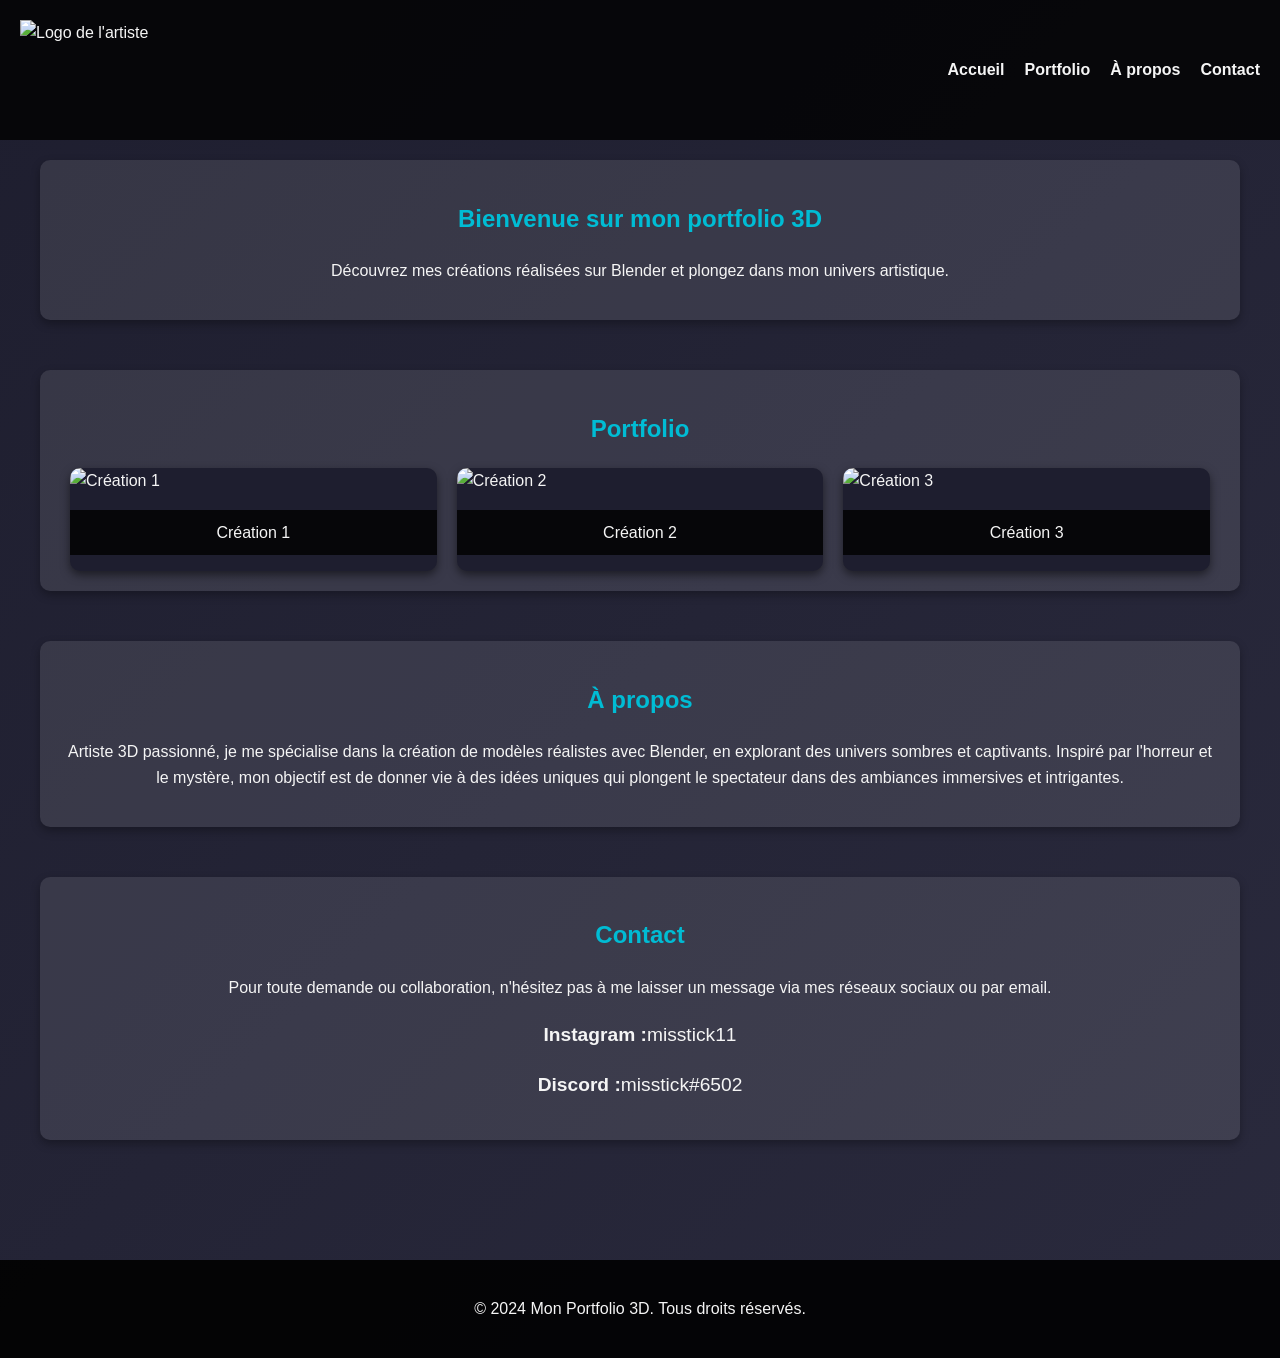
==== index.html @ 6219f0f4 "ajout" ====
<!DOCTYPE html>
<html lang="fr">
<head>
    <meta charset="UTF-8">
    <meta name="viewport" content="width=device-width, initial-scale=1.0">
    <title>Portfolio 3D Artist</title>
    <link rel="stylesheet" href="style.css">
    <style>
        body {
            font-family: Arial, sans-serif;
            margin: 0;
            padding: 0;
            line-height: 1.6;
            color: #f5f5f5;
            background: linear-gradient(135deg, #1e1e2f, #2a2a3d);
        }

        header {
            display: flex;
            align-items: center;
            justify-content: space-between;
            padding: 20px;
            background: rgba(0, 0, 0, 0.8);
            position: sticky;
            top: 0;
            z-index: 1000;
        }

        header img {
            height: 100px;
        }

        nav ul {
            list-style: none;
            display: flex;
            gap: 20px;
            margin: 0;
            padding: 0;
        }

        nav ul li {
            display: inline;
        }

        nav ul li a {
            text-decoration: none;
            color: #f5f5f5;
            font-weight: bold;
            transition: color 0.3s;
        }

        nav ul li a:hover {
            color: #00bcd4;
        }

        main {
            padding: 20px;
            max-width: 1200px;
            margin: auto;
        }

        section {
            margin-bottom: 50px;
            padding: 20px;
            background: rgba(255, 255, 255, 0.1);
            border-radius: 10px;
            box-shadow: 0 4px 10px rgba(0, 0, 0, 0.3);
        }

        section h1, section h2 {
            text-align: center;
            color: #00bcd4;
        }

        section p {
            text-align: center;
        }

        #portfolio .gallery {
            display: flex;
            gap: 20px;
            flex-wrap: wrap;
            justify-content: center;
        }

        #portfolio .gallery .item {
            flex: 1 1 calc(33.333% - 20px);
            max-width: calc(33.333% - 20px);
            border-radius: 10px;
            overflow: hidden;
            background: #1e1e2f;
            box-shadow: 0 4px 10px rgba(0, 0, 0, 0.5);
        }

        #portfolio .gallery .item img {
            width: 100%;
            height: auto;
            display: block;
        }

        #portfolio .gallery .item p {
            padding: 10px;
            background: rgba(0, 0, 0, 0.8);
            color: #f5f5f5;
            text-align: center;
        }

        .contact-info {
            margin-top: 20px;
            text-align: center;
            font-size: 1.2em;
        }

        footer {
            text-align: center;
            background: rgba(0, 0, 0, 0.9);
            color: #f5f5f5;
            padding: 20px;
            margin-top: 50px;
        }
    </style>
</head>
<body>
    <header>
        <img src="images/logo_M.png" alt="Logo de l'artiste">
        <nav>
            <ul>
                <li><a href="#accueil">Accueil</a></li>
                <li><a href="#portfolio">Portfolio</a></li>
                <li><a href="#a-propos">À propos</a></li>
                <li><a href="#contact">Contact</a></li>
            </ul>
        </nav>
    </header>

    <main>
        <section id="accueil">
            <h1>Bienvenue sur mon portfolio 3D</h1>
            <p>Découvrez mes créations réalisées sur Blender et plongez dans mon univers artistique.</p>
        </section>

        <section id="portfolio">
            <h2>Portfolio</h2>
            <div class="gallery">
                <div class="item">
                    <img src="images/cyberpunk.jpg" alt="Création 1">
                    <p>Création 1</p>
                </div>
                <div class="item">
                    <img src="images/pokemon.jpg" alt="Création 2">
                    <p>Création 2</p>
                </div>
                <div class="item">
                    <img src="images/cyberpunk2.jpg" alt="Création 3">
                    <p>Création 3</p>
                </div>
            </div>
        </section>

        <section id="a-propos">
            <h2>À propos</h2>
            <p>Artiste 3D passionné, je me spécialise dans la création de modèles réalistes avec Blender, en explorant des univers sombres et captivants. Inspiré par l'horreur et le mystère, mon objectif est de donner vie à des idées uniques qui plongent le spectateur dans des ambiances immersives et intrigantes.</p>
        </section>

        <section id="contact">
            <h2>Contact</h2>
            <p>Pour toute demande ou collaboration, n'hésitez pas à me laisser un message via mes réseaux sociaux ou par email.</p>
            <div class="contact-info">
                <p><strong>Instagram :</strong>misstick11</p>
                <p><strong>Discord :</strong>misstick#6502</p>
            </div>
        </section>
    </main>

    <footer>
        <p>&copy; 2024 Mon Portfolio 3D. Tous droits réservés.</p>
    </footer>
</body>
</html>
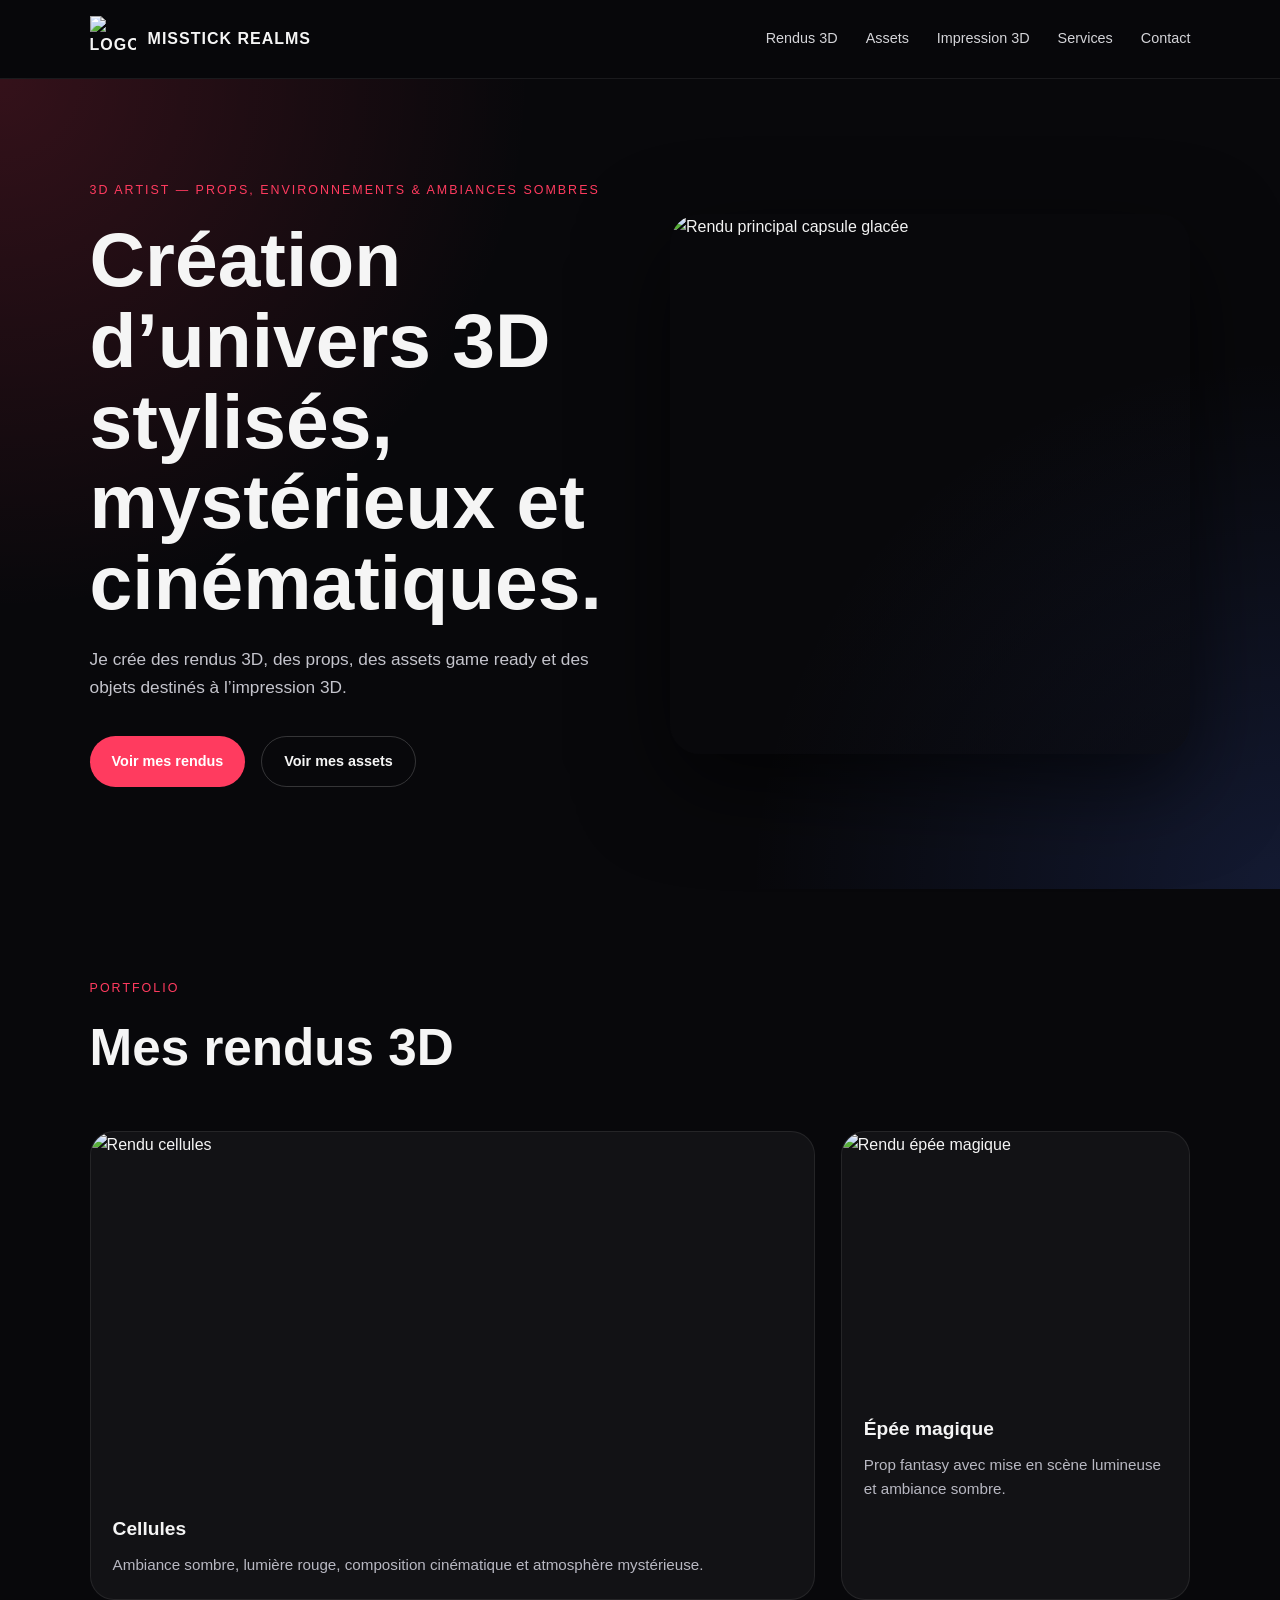
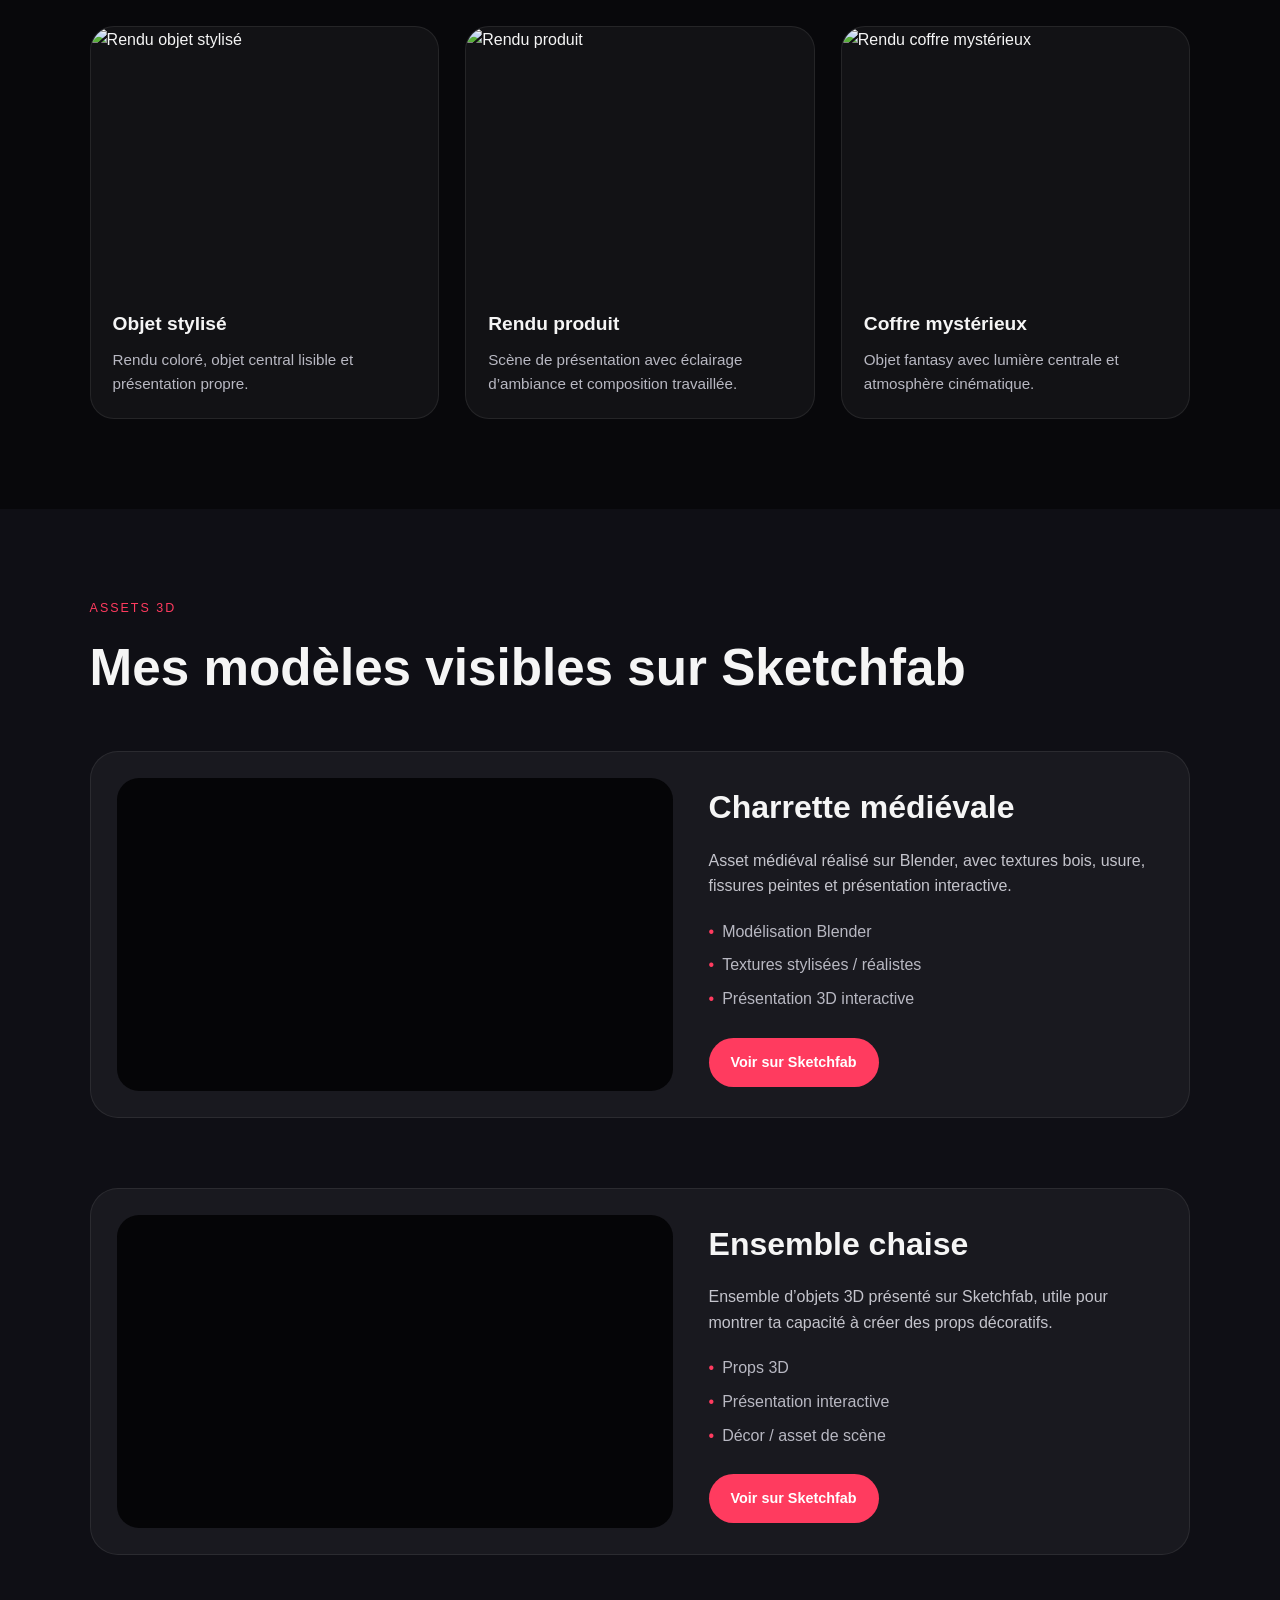
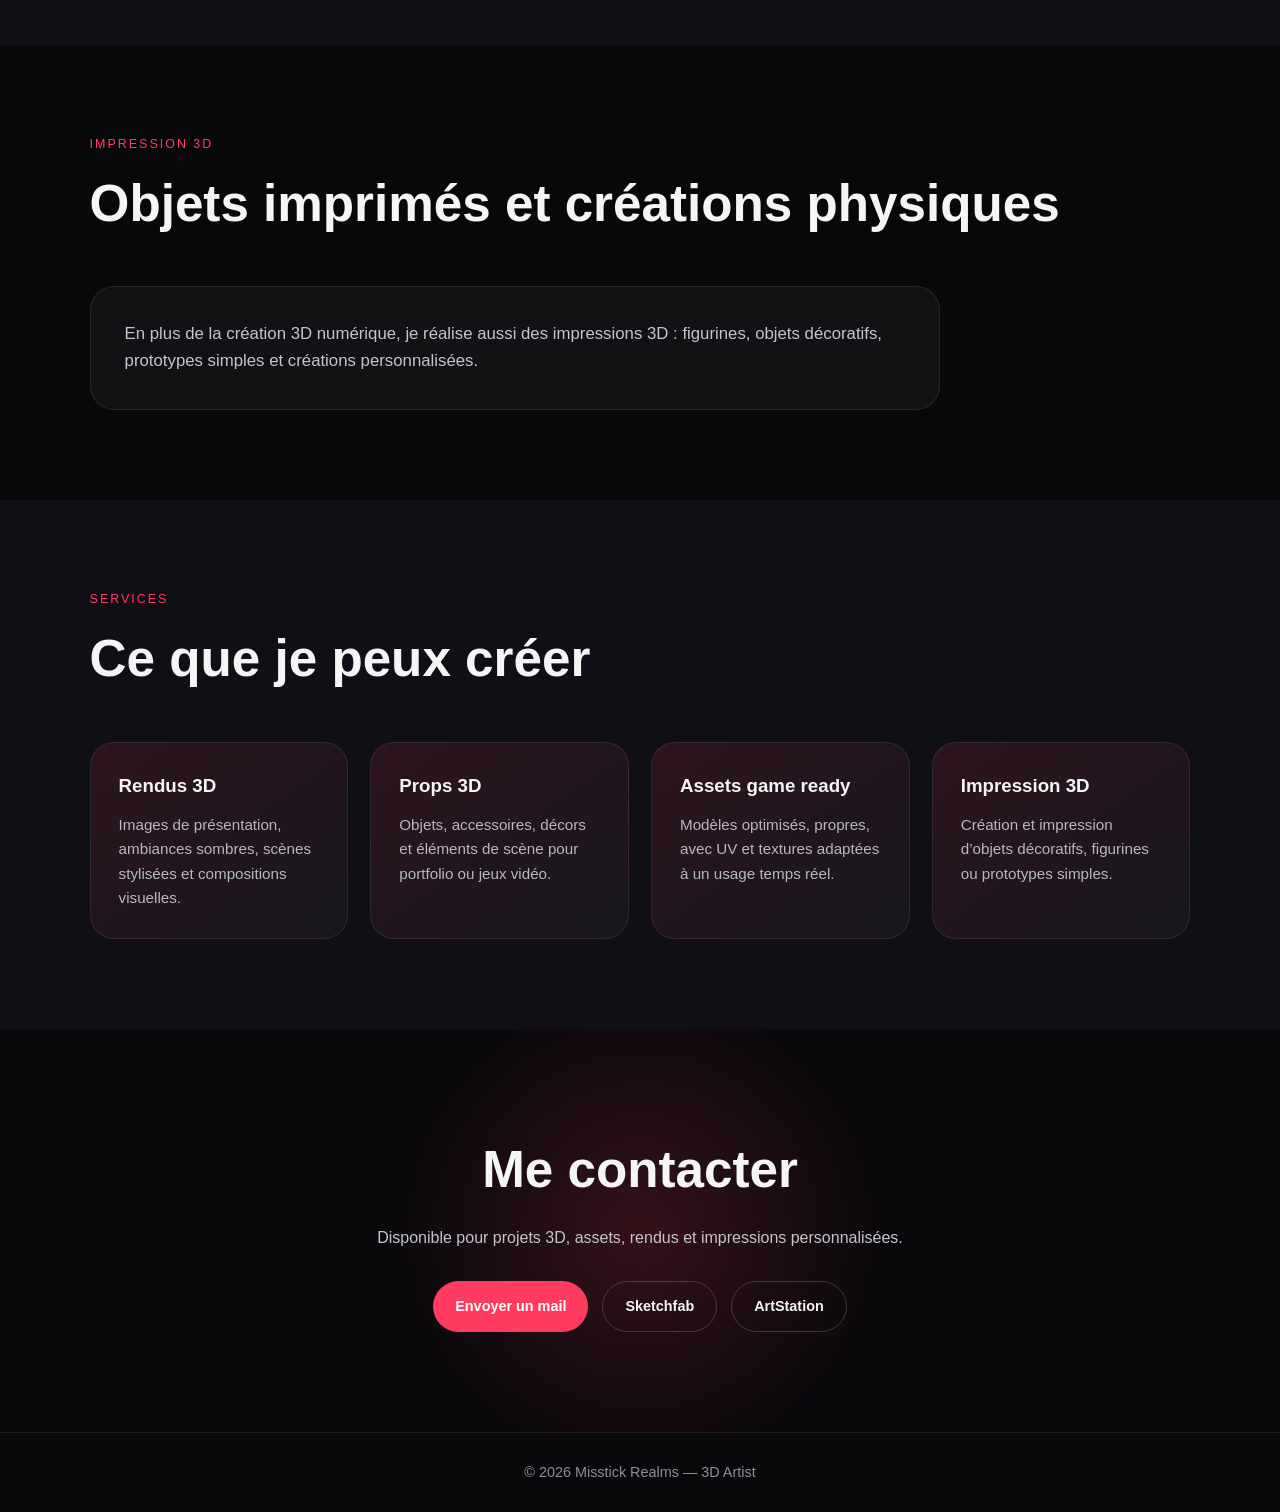
==== commit 975c0f07: "Create index.html" ====
--- a/index.html
+++ b/index.html
@@ -1,180 +1,237 @@
 <!DOCTYPE html>
 <html lang="fr">
 <head>
-    <meta charset="UTF-8">
-    <meta name="viewport" content="width=device-width, initial-scale=1.0">
-    <title>Portfolio 3D Artist</title>
-    <link rel="stylesheet" href="style.css">
-    <style>
-        body {
-            font-family: Arial, sans-serif;
-            margin: 0;
-            padding: 0;
-            line-height: 1.6;
-            color: #f5f5f5;
-            background: linear-gradient(135deg, #1e1e2f, #2a2a3d);
-        }
-
-        header {
-            display: flex;
-            align-items: center;
-            justify-content: space-between;
-            padding: 20px;
-            background: rgba(0, 0, 0, 0.8);
-            position: sticky;
-            top: 0;
-            z-index: 1000;
-        }
-
-        header img {
-            height: 100px;
-        }
-
-        nav ul {
-            list-style: none;
-            display: flex;
-            gap: 20px;
-            margin: 0;
-            padding: 0;
-        }
-
-        nav ul li {
-            display: inline;
-        }
-
-        nav ul li a {
-            text-decoration: none;
-            color: #f5f5f5;
-            font-weight: bold;
-            transition: color 0.3s;
-        }
-
-        nav ul li a:hover {
-            color: #00bcd4;
-        }
-
-        main {
-            padding: 20px;
-            max-width: 1200px;
-            margin: auto;
-        }
-
-        section {
-            margin-bottom: 50px;
-            padding: 20px;
-            background: rgba(255, 255, 255, 0.1);
-            border-radius: 10px;
-            box-shadow: 0 4px 10px rgba(0, 0, 0, 0.3);
-        }
-
-        section h1, section h2 {
-            text-align: center;
-            color: #00bcd4;
-        }
-
-        section p {
-            text-align: center;
-        }
-
-        #portfolio .gallery {
-            display: flex;
-            gap: 20px;
-            flex-wrap: wrap;
-            justify-content: center;
-        }
-
-        #portfolio .gallery .item {
-            flex: 1 1 calc(33.333% - 20px);
-            max-width: calc(33.333% - 20px);
-            border-radius: 10px;
-            overflow: hidden;
-            background: #1e1e2f;
-            box-shadow: 0 4px 10px rgba(0, 0, 0, 0.5);
-        }
-
-        #portfolio .gallery .item img {
-            width: 100%;
-            height: auto;
-            display: block;
-        }
-
-        #portfolio .gallery .item p {
-            padding: 10px;
-            background: rgba(0, 0, 0, 0.8);
-            color: #f5f5f5;
-            text-align: center;
-        }
-
-        .contact-info {
-            margin-top: 20px;
-            text-align: center;
-            font-size: 1.2em;
-        }
-
-        footer {
-            text-align: center;
-            background: rgba(0, 0, 0, 0.9);
-            color: #f5f5f5;
-            padding: 20px;
-            margin-top: 50px;
-        }
-    </style>
+  <meta charset="UTF-8" />
+  <meta name="viewport" content="width=device-width, initial-scale=1.0" />
+
+  <title>Misstick Realms — 3D Artist</title>
+  <meta name="description" content="Portfolio 3D de Misstick Realms : rendus 3D, assets Sketchfab, props game ready et impression 3D.">
+
+  <link rel="stylesheet" href="style.css">
 </head>
+
 <body>
-    <header>
-        <img src="images/logo_M.png" alt="Logo de l'artiste">
-        <nav>
-            <ul>
-                <li><a href="#accueil">Accueil</a></li>
-                <li><a href="#portfolio">Portfolio</a></li>
-                <li><a href="#a-propos">À propos</a></li>
-                <li><a href="#contact">Contact</a></li>
-            </ul>
-        </nav>
-    </header>
-
-    <main>
-        <section id="accueil">
-            <h1>Bienvenue sur mon portfolio 3D</h1>
-            <p>Découvrez mes créations réalisées sur Blender et plongez dans mon univers artistique.</p>
-        </section>
-
-        <section id="portfolio">
-            <h2>Portfolio</h2>
-            <div class="gallery">
-                <div class="item">
-                    <img src="images/cyberpunk.jpg" alt="Création 1">
-                    <p>Création 1</p>
-                </div>
-                <div class="item">
-                    <img src="images/pokemon.jpg" alt="Création 2">
-                    <p>Création 2</p>
-                </div>
-                <div class="item">
-                    <img src="images/cyberpunk2.jpg" alt="Création 3">
-                    <p>Création 3</p>
-                </div>
-            </div>
-        </section>
-
-        <section id="a-propos">
-            <h2>À propos</h2>
-            <p>Artiste 3D passionné, je me spécialise dans la création de modèles réalistes avec Blender, en explorant des univers sombres et captivants. Inspiré par l'horreur et le mystère, mon objectif est de donner vie à des idées uniques qui plongent le spectateur dans des ambiances immersives et intrigantes.</p>
-        </section>
-
-        <section id="contact">
-            <h2>Contact</h2>
-            <p>Pour toute demande ou collaboration, n'hésitez pas à me laisser un message via mes réseaux sociaux ou par email.</p>
-            <div class="contact-info">
-                <p><strong>Instagram :</strong>misstick11</p>
-                <p><strong>Discord :</strong>misstick#6502</p>
-            </div>
-        </section>
-    </main>
-
-    <footer>
-        <p>&copy; 2024 Mon Portfolio 3D. Tous droits réservés.</p>
-    </footer>
+
+  <header class="navbar">
+    <a href="#" class="logo">
+      <img src="logo/logo.png" alt="Logo Misstick Realms">
+      <span>Misstick Realms</span>
+    </a>
+
+    <nav class="nav-links">
+      <a href="#rendus">Rendus 3D</a>
+      <a href="#assets">Assets</a>
+      <a href="#prints">Impression 3D</a>
+      <a href="#services">Services</a>
+      <a href="#contact">Contact</a>
+    </nav>
+
+    <button class="menu-btn" aria-label="Ouvrir le menu">☰</button>
+  </header>
+
+  <section class="hero">
+    <div class="hero-content">
+      <p class="tag">3D Artist — Props, Environnements & Ambiances sombres</p>
+
+      <h1>Création d’univers 3D stylisés, mystérieux et cinématiques.</h1>
+
+      <p class="hero-text">
+        Je crée des rendus 3D, des props, des assets game ready et des objets destinés à l’impression 3D.
+      </p>
+
+      <div class="hero-buttons">
+        <a href="#rendus" class="btn primary">Voir mes rendus</a>
+        <a href="#assets" class="btn secondary">Voir mes assets</a>
+      </div>
+    </div>
+
+    <div class="hero-image">
+      <img src="rendu/capsule.png" alt="Rendu principal capsule glacée">
+    </div>
+  </section>
+
+  <section id="rendus" class="section">
+    <div class="section-title">
+      <p>Portfolio</p>
+      <h2>Mes rendus 3D</h2>
+    </div>
+
+    <div class="grid">
+      <article class="card featured-card">
+        <img src="rendu/cellules.png" alt="Rendu cellules">
+        <div class="card-content">
+          <h3>Cellules</h3>
+          <p>Ambiance sombre, lumière rouge, composition cinématique et atmosphère mystérieuse.</p>
+        </div>
+      </article>
+
+      <article class="card">
+        <img src="rendu/epee.png" alt="Rendu épée magique">
+        <div class="card-content">
+          <h3>Épée magique</h3>
+          <p>Prop fantasy avec mise en scène lumineuse et ambiance sombre.</p>
+        </div>
+      </article>
+
+      <article class="card">
+        <img src="rendu/poke.png" alt="Rendu objet stylisé">
+        <div class="card-content">
+          <h3>Objet stylisé</h3>
+          <p>Rendu coloré, objet central lisible et présentation propre.</p>
+        </div>
+      </article>
+
+      <article class="card">
+        <img src="rendu/prod.png" alt="Rendu produit">
+        <div class="card-content">
+          <h3>Rendu produit</h3>
+          <p>Scène de présentation avec éclairage d’ambiance et composition travaillée.</p>
+        </div>
+      </article>
+
+      <article class="card">
+        <img src="rendu/coffre.png" alt="Rendu coffre mystérieux">
+        <div class="card-content">
+          <h3>Coffre mystérieux</h3>
+          <p>Objet fantasy avec lumière centrale et atmosphère cinématique.</p>
+        </div>
+      </article>
+    </div>
+  </section>
+
+  <section id="assets" class="section dark">
+    <div class="section-title">
+      <p>Assets 3D</p>
+      <h2>Mes modèles visibles sur Sketchfab</h2>
+    </div>
+
+    <div class="asset-list">
+
+      <div class="asset-card">
+        <div class="sketchfab-embed">
+          <iframe
+            title="Misstick Charrette"
+            frameborder="0"
+            allowfullscreen
+            mozallowfullscreen="true"
+            webkitallowfullscreen="true"
+            allow="autoplay; fullscreen; xr-spatial-tracking"
+            src="https://sketchfab.com/models/15ff65707404481cab5d9d9989e6b5a0/embed">
+          </iframe>
+        </div>
+
+        <div class="asset-info">
+          <h3>Charrette médiévale</h3>
+          <p>
+            Asset médiéval réalisé sur Blender, avec textures bois, usure, fissures peintes et présentation interactive.
+          </p>
+
+          <ul>
+            <li>Modélisation Blender</li>
+            <li>Textures stylisées / réalistes</li>
+            <li>Présentation 3D interactive</li>
+          </ul>
+
+          <a href="https://sketchfab.com/3d-models/misstick-charrette-15ff65707404481cab5d9d9989e6b5a0" target="_blank" class="btn primary">
+            Voir sur Sketchfab
+          </a>
+        </div>
+      </div>
+
+      <div class="asset-card">
+        <div class="sketchfab-embed">
+          <iframe
+            title="Ensemble chaise"
+            frameborder="0"
+            allowfullscreen
+            mozallowfullscreen="true"
+            webkitallowfullscreen="true"
+            allow="autoplay; fullscreen; xr-spatial-tracking"
+            src="https://sketchfab.com/models/a83287da28b44d74a37ad2fe98fa6711/embed">
+          </iframe>
+        </div>
+
+        <div class="asset-info">
+          <h3>Ensemble chaise</h3>
+          <p>
+            Ensemble d’objets 3D présenté sur Sketchfab, utile pour montrer ta capacité à créer des props décoratifs.
+          </p>
+
+          <ul>
+            <li>Props 3D</li>
+            <li>Présentation interactive</li>
+            <li>Décor / asset de scène</li>
+          </ul>
+
+          <a href="https://sketchfab.com/3d-models/ensemble-chaise-bou-a83287da28b44d74a37ad2fe98fa6711" target="_blank" class="btn primary">
+            Voir sur Sketchfab
+          </a>
+        </div>
+      </div>
+
+    </div>
+  </section>
+
+  <section id="prints" class="section">
+    <div class="section-title">
+      <p>Impression 3D</p>
+      <h2>Objets imprimés et créations physiques</h2>
+    </div>
+
+    <div class="print-box">
+      <p>
+        En plus de la création 3D numérique, je réalise aussi des impressions 3D :
+        figurines, objets décoratifs, prototypes simples et créations personnalisées.
+      </p>
+    </div>
+  </section>
+
+  <section id="services" class="section dark">
+    <div class="section-title">
+      <p>Services</p>
+      <h2>Ce que je peux créer</h2>
+    </div>
+
+    <div class="services-grid">
+      <div class="service">
+        <h3>Rendus 3D</h3>
+        <p>Images de présentation, ambiances sombres, scènes stylisées et compositions visuelles.</p>
+      </div>
+
+      <div class="service">
+        <h3>Props 3D</h3>
+        <p>Objets, accessoires, décors et éléments de scène pour portfolio ou jeux vidéo.</p>
+      </div>
+
+      <div class="service">
+        <h3>Assets game ready</h3>
+        <p>Modèles optimisés, propres, avec UV et textures adaptées à un usage temps réel.</p>
+      </div>
+
+      <div class="service">
+        <h3>Impression 3D</h3>
+        <p>Création et impression d’objets décoratifs, figurines ou prototypes simples.</p>
+      </div>
+    </div>
+  </section>
+
+  <section id="contact" class="contact">
+    <h2>Me contacter</h2>
+    <p>
+      Disponible pour projets 3D, assets, rendus et impressions personnalisées.
+    </p>
+
+    <div class="contact-buttons">
+      <a href="mailto:tonmail@email.com" class="btn primary">Envoyer un mail</a>
+      <a href="https://sketchfab.com/Misstick" target="_blank" class="btn secondary">Sketchfab</a>
+      <a href="#" class="btn secondary">ArtStation</a>
+    </div>
+  </section>
+
+  <footer>
+    <p>© 2026 Misstick Realms — 3D Artist</p>
+  </footer>
+
+  <script src="script.js"></script>
 </body>
 </html>
-
--- a/style.css
+++ b/style.css
@@ -0,0 +1,449 @@
+* {
+  margin: 0;
+  padding: 0;
+  box-sizing: border-box;
+}
+
+html {
+  scroll-behavior: smooth;
+}
+
+body {
+  font-family: Arial, Helvetica, sans-serif;
+  background: #08080b;
+  color: #f5f5f5;
+  line-height: 1.6;
+}
+
+img {
+  width: 100%;
+  display: block;
+}
+
+a {
+  color: inherit;
+  text-decoration: none;
+}
+
+.navbar {
+  position: sticky;
+  top: 0;
+  z-index: 1000;
+
+  display: flex;
+  justify-content: space-between;
+  align-items: center;
+
+  padding: 16px 7%;
+  background: rgba(8, 8, 11, 0.86);
+  backdrop-filter: blur(14px);
+  border-bottom: 1px solid rgba(255, 255, 255, 0.08);
+}
+
+.logo {
+  display: flex;
+  align-items: center;
+  gap: 12px;
+  font-weight: 700;
+  text-transform: uppercase;
+  letter-spacing: 1px;
+}
+
+.logo img {
+  width: 46px;
+  height: 46px;
+  object-fit: contain;
+}
+
+.nav-links {
+  display: flex;
+  gap: 28px;
+}
+
+.nav-links a {
+  color: #d4d4d8;
+  font-size: 0.9rem;
+  transition: 0.3s;
+}
+
+.nav-links a:hover {
+  color: #ff3b5f;
+}
+
+.menu-btn {
+  display: none;
+  background: none;
+  border: none;
+  color: white;
+  font-size: 1.7rem;
+  cursor: pointer;
+}
+
+.hero {
+  min-height: 90vh;
+  padding: 80px 7%;
+
+  display: grid;
+  grid-template-columns: 1fr 1fr;
+  gap: 60px;
+  align-items: center;
+
+  background:
+    radial-gradient(circle at top left, rgba(255, 59, 95, 0.18), transparent 35%),
+    radial-gradient(circle at bottom right, rgba(80, 120, 255, 0.16), transparent 35%),
+    #08080b;
+}
+
+.tag {
+  color: #ff3b5f;
+  text-transform: uppercase;
+  letter-spacing: 2px;
+  font-size: 0.78rem;
+  margin-bottom: 18px;
+}
+
+.hero h1 {
+  font-size: clamp(2.5rem, 6vw, 5rem);
+  line-height: 1.05;
+  margin-bottom: 24px;
+}
+
+.hero-text {
+  color: #c4c4cc;
+  max-width: 620px;
+  font-size: 1.08rem;
+  margin-bottom: 34px;
+}
+
+.hero-buttons {
+  display: flex;
+  flex-wrap: wrap;
+  gap: 16px;
+}
+
+.hero-image {
+  position: relative;
+  overflow: hidden;
+  border-radius: 30px;
+  box-shadow: 0 30px 90px rgba(0, 0, 0, 0.6);
+}
+
+.hero-image img {
+  height: 540px;
+  object-fit: cover;
+}
+
+.hero-image::after {
+  content: "";
+  position: absolute;
+  inset: 0;
+  background: linear-gradient(to top, rgba(8, 8, 11, 0.55), transparent);
+}
+
+.btn {
+  display: inline-flex;
+  align-items: center;
+  justify-content: center;
+
+  padding: 13px 22px;
+  border-radius: 999px;
+
+  font-size: 0.9rem;
+  font-weight: 700;
+
+  transition: 0.25s;
+}
+
+.btn:hover {
+  transform: translateY(-2px);
+}
+
+.btn.primary {
+  background: #ff3b5f;
+  color: white;
+}
+
+.btn.primary:hover {
+  background: #ff1747;
+}
+
+.btn.secondary {
+  border: 1px solid rgba(255, 255, 255, 0.18);
+}
+
+.btn.secondary:hover {
+  border-color: #ff3b5f;
+}
+
+.section {
+  padding: 90px 7%;
+}
+
+.section.dark {
+  background: #0f0f15;
+}
+
+.section-title {
+  margin-bottom: 42px;
+}
+
+.section-title p {
+  color: #ff3b5f;
+  text-transform: uppercase;
+  letter-spacing: 2px;
+  font-size: 0.78rem;
+  margin-bottom: 8px;
+}
+
+.section-title h2 {
+  font-size: clamp(2rem, 4vw, 3.2rem);
+}
+
+.grid {
+  display: grid;
+  grid-template-columns: repeat(3, 1fr);
+  gap: 26px;
+}
+
+.card {
+  background: rgba(255, 255, 255, 0.045);
+  border: 1px solid rgba(255, 255, 255, 0.08);
+  border-radius: 24px;
+  overflow: hidden;
+  transition: 0.3s ease;
+}
+
+.card:hover {
+  transform: translateY(-6px);
+  border-color: rgba(255, 59, 95, 0.5);
+}
+
+.card img {
+  height: 260px;
+  object-fit: cover;
+}
+
+.featured-card {
+  grid-column: span 2;
+}
+
+.featured-card img {
+  height: 360px;
+}
+
+.card-content {
+  padding: 22px;
+}
+
+.card-content h3 {
+  margin-bottom: 8px;
+  font-size: 1.2rem;
+}
+
+.card-content p {
+  color: #b8b8c2;
+  font-size: 0.95rem;
+}
+
+.asset-card {
+  display: grid;
+  grid-template-columns: 1.1fr 0.9fr;
+  gap: 36px;
+  align-items: center;
+
+  padding: 26px;
+  background: rgba(255, 255, 255, 0.045);
+  border: 1px solid rgba(255, 255, 255, 0.08);
+  border-radius: 28px;
+}
+
+.sketchfab-embed {
+  width: 100%;
+  aspect-ratio: 16 / 9;
+  background: #050507;
+  border-radius: 22px;
+  overflow: hidden;
+}
+
+.sketchfab-embed iframe {
+  width: 100%;
+  height: 100%;
+}
+
+.asset-info h3 {
+  font-size: 2rem;
+  margin-bottom: 14px;
+}
+
+.asset-info p {
+  color: #c4c4cc;
+  margin-bottom: 20px;
+}
+
+.asset-info ul {
+  list-style: none;
+  margin-bottom: 26px;
+}
+
+.asset-info li {
+  color: #b8b8c2;
+  margin-bottom: 8px;
+}
+
+.asset-info li::before {
+  content: "•";
+  color: #ff3b5f;
+  margin-right: 8px;
+}
+
+.print-box {
+  max-width: 850px;
+  padding: 34px;
+  border-radius: 24px;
+
+  background: rgba(255, 255, 255, 0.045);
+  border: 1px solid rgba(255, 255, 255, 0.08);
+}
+
+.print-box p {
+  color: #c4c4cc;
+  font-size: 1.05rem;
+}
+
+.services-grid {
+  display: grid;
+  grid-template-columns: repeat(4, 1fr);
+  gap: 22px;
+}
+
+.service {
+  padding: 28px;
+  border-radius: 24px;
+  background:
+    linear-gradient(145deg, rgba(255, 59, 95, 0.13), rgba(255, 255, 255, 0.035));
+  border: 1px solid rgba(255, 255, 255, 0.08);
+}
+
+.service h3 {
+  margin-bottom: 12px;
+}
+
+.service p {
+  color: #b8b8c2;
+  font-size: 0.95rem;
+}
+
+.contact {
+  padding: 100px 7%;
+  text-align: center;
+
+  background:
+    radial-gradient(circle at center, rgba(255, 59, 95, 0.18), transparent 38%),
+    #08080b;
+}
+
+.contact h2 {
+  font-size: clamp(2rem, 4vw, 3.4rem);
+  margin-bottom: 14px;
+}
+
+.contact p {
+  color: #c4c4cc;
+  max-width: 600px;
+  margin: 0 auto 30px;
+}
+
+.contact-buttons {
+  display: flex;
+  justify-content: center;
+  flex-wrap: wrap;
+  gap: 14px;
+}
+
+footer {
+  padding: 28px 7%;
+  text-align: center;
+  color: #8f8f99;
+  font-size: 0.9rem;
+  border-top: 1px solid rgba(255, 255, 255, 0.08);
+}
+
+@media (max-width: 980px) {
+  .hero {
+    grid-template-columns: 1fr;
+  }
+
+  .grid,
+  .services-grid {
+    grid-template-columns: 1fr 1fr;
+  }
+
+  .asset-card {
+    grid-template-columns: 1fr;
+  }
+}
+
+@media (max-width: 720px) {
+  .navbar {
+    padding: 14px 5%;
+  }
+
+  .menu-btn {
+    display: block;
+  }
+
+  .nav-links {
+    position: absolute;
+    top: 76px;
+    right: 5%;
+
+    display: none;
+    flex-direction: column;
+    gap: 16px;
+
+    width: 230px;
+    padding: 20px;
+    border-radius: 18px;
+
+    background: #111118;
+    border: 1px solid rgba(255, 255, 255, 0.08);
+  }
+
+  .nav-links.active {
+    display: flex;
+  }
+
+  .hero,
+  .section,
+  .contact {
+    padding-left: 5%;
+    padding-right: 5%;
+  }
+
+  .grid,
+  .services-grid {
+    grid-template-columns: 1fr;
+  }
+
+  .featured-card {
+    grid-column: span 1;
+  }
+
+  .hero-image img,
+  .featured-card img {
+    height: 360px;
+  }
+
+  .card img {
+    height: 240px;
+  }
+
+  .logo span {
+    font-size: 0.82rem;
+  }
+}
+.asset-list {
+  display: flex;
+  flex-direction: column;
+  gap: 70px;
+}
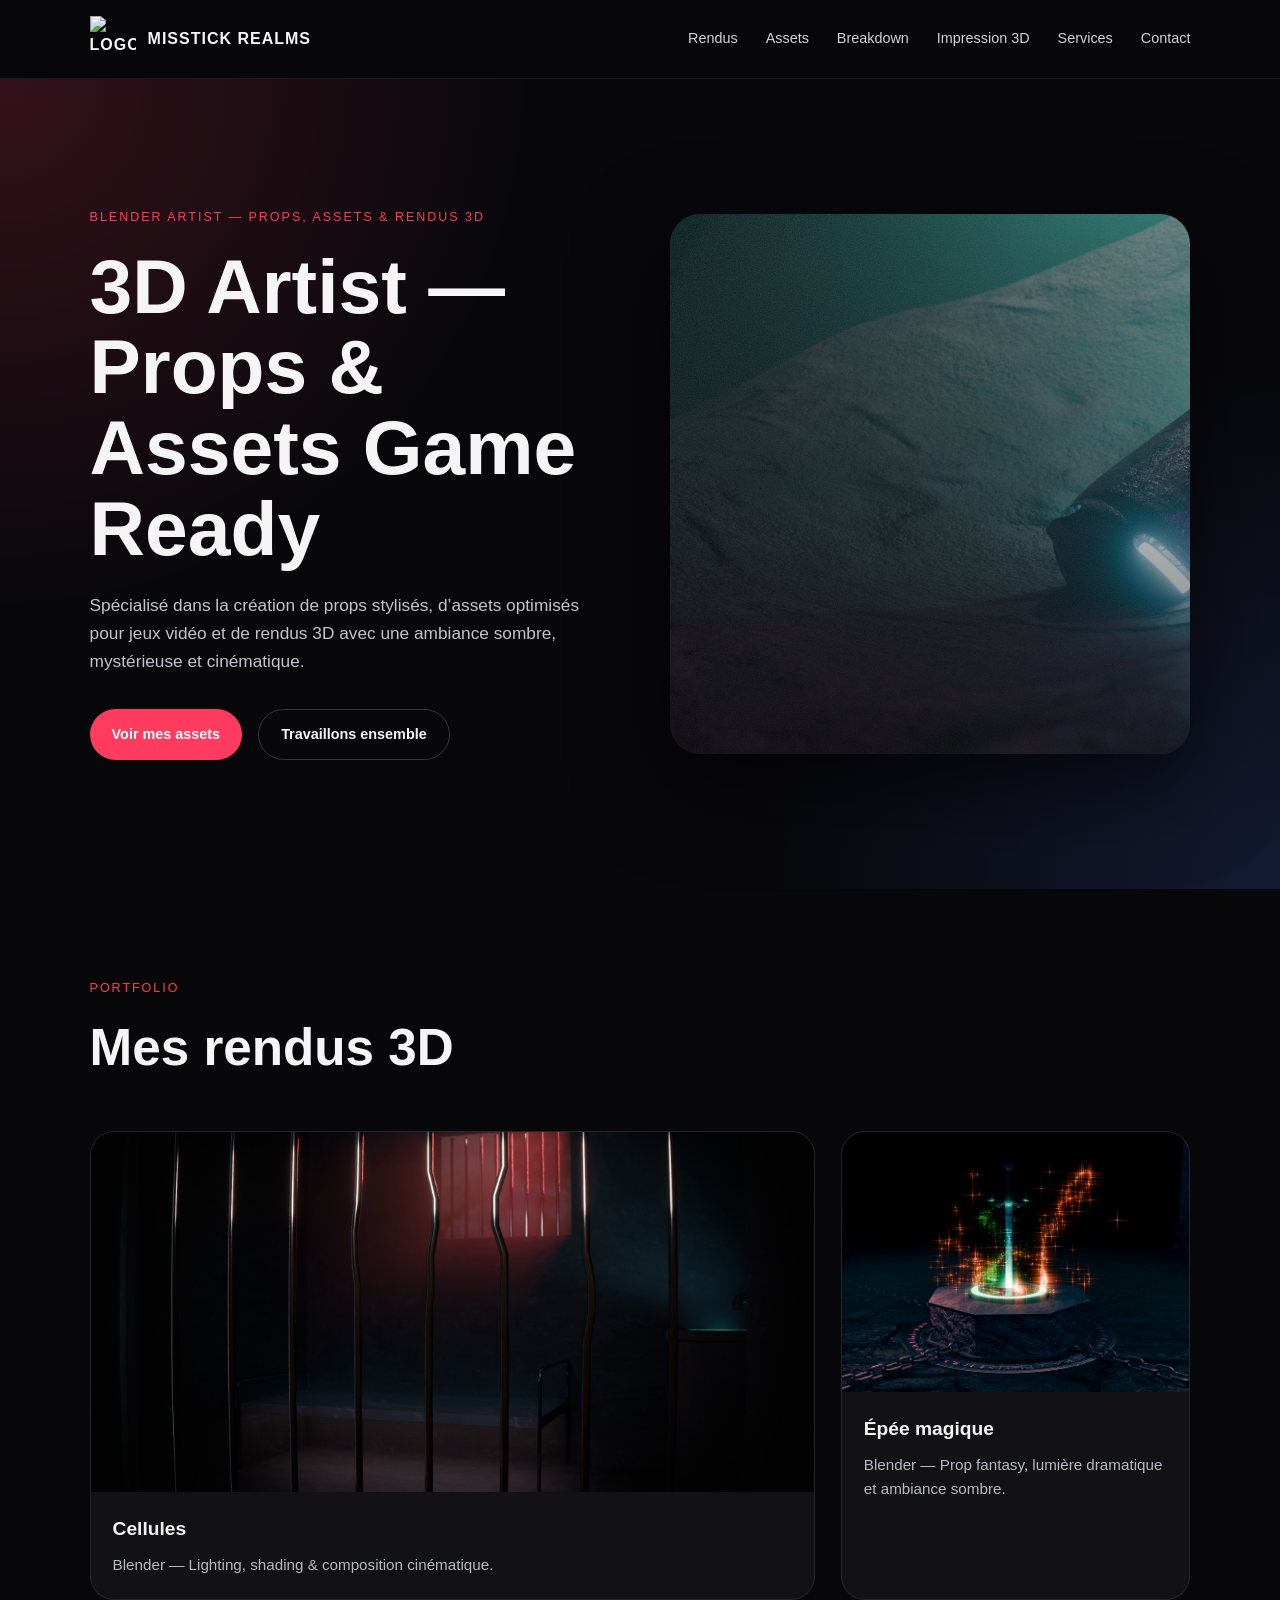
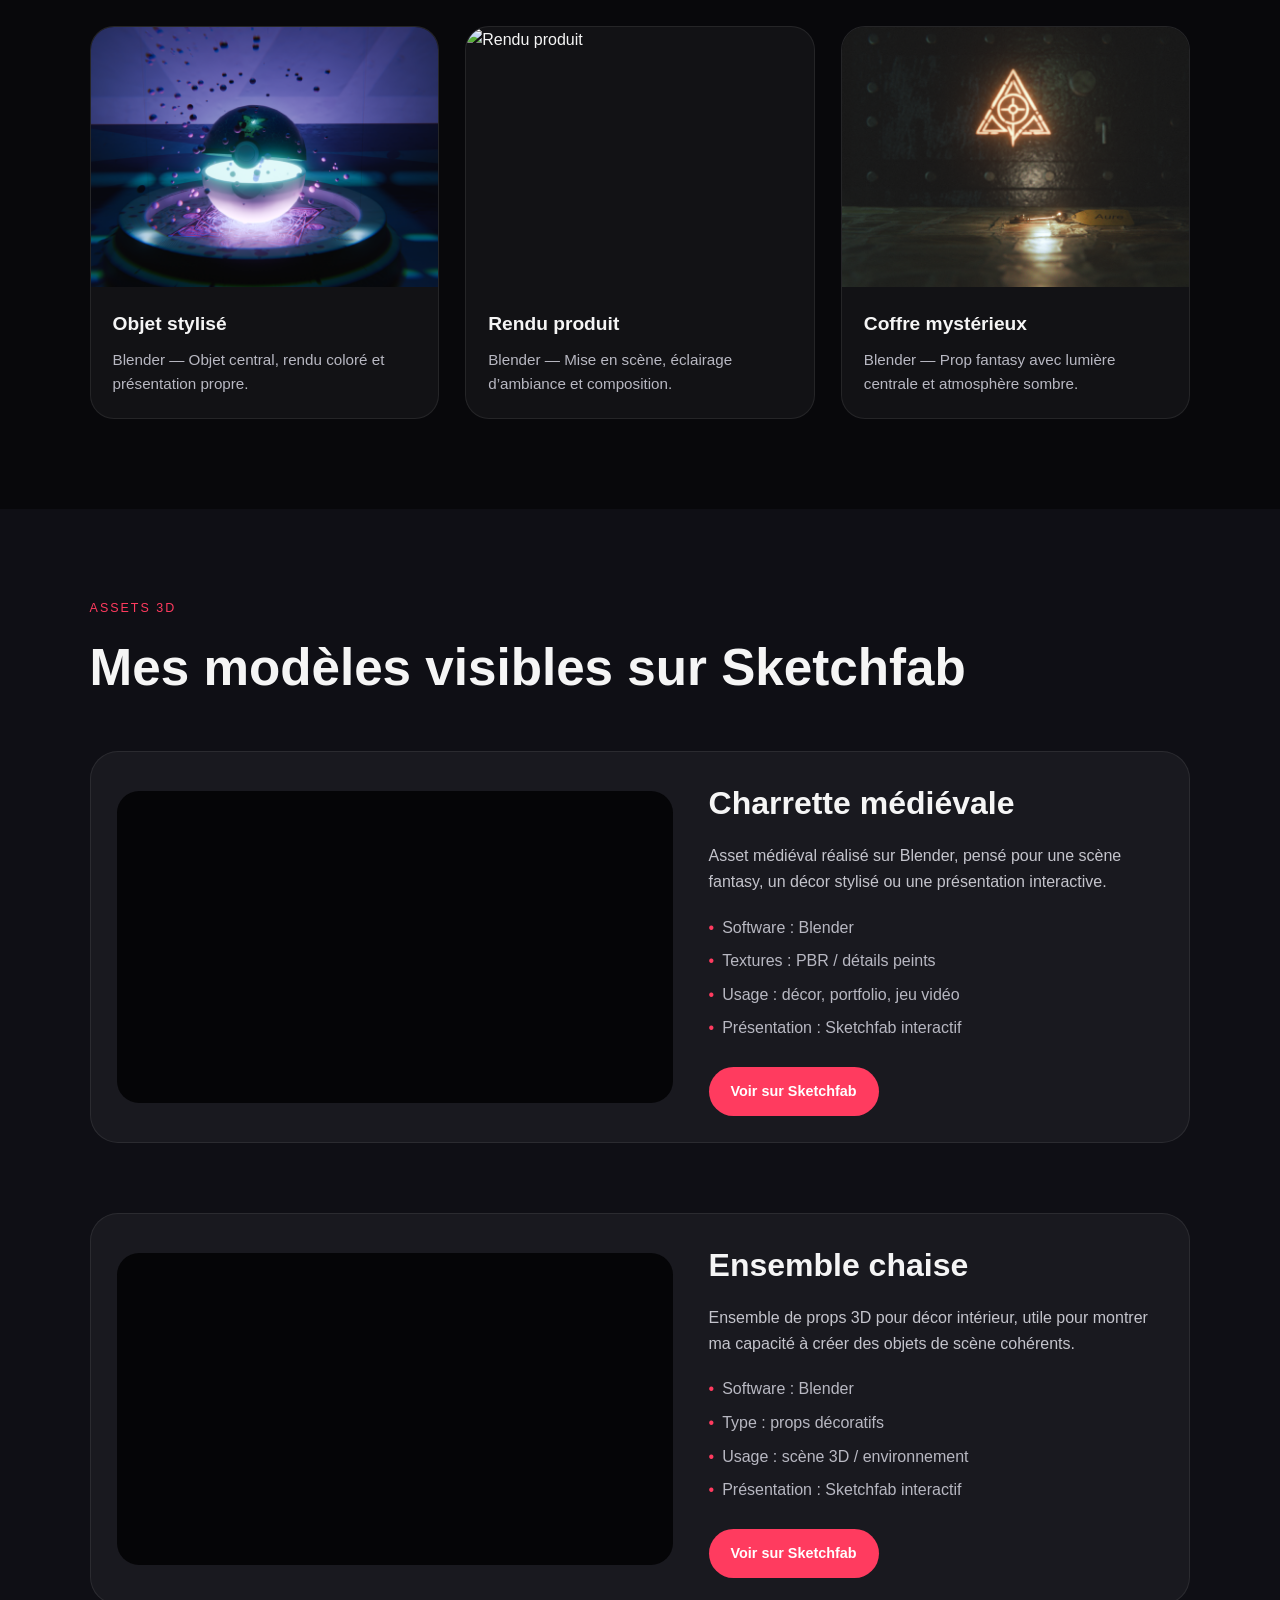
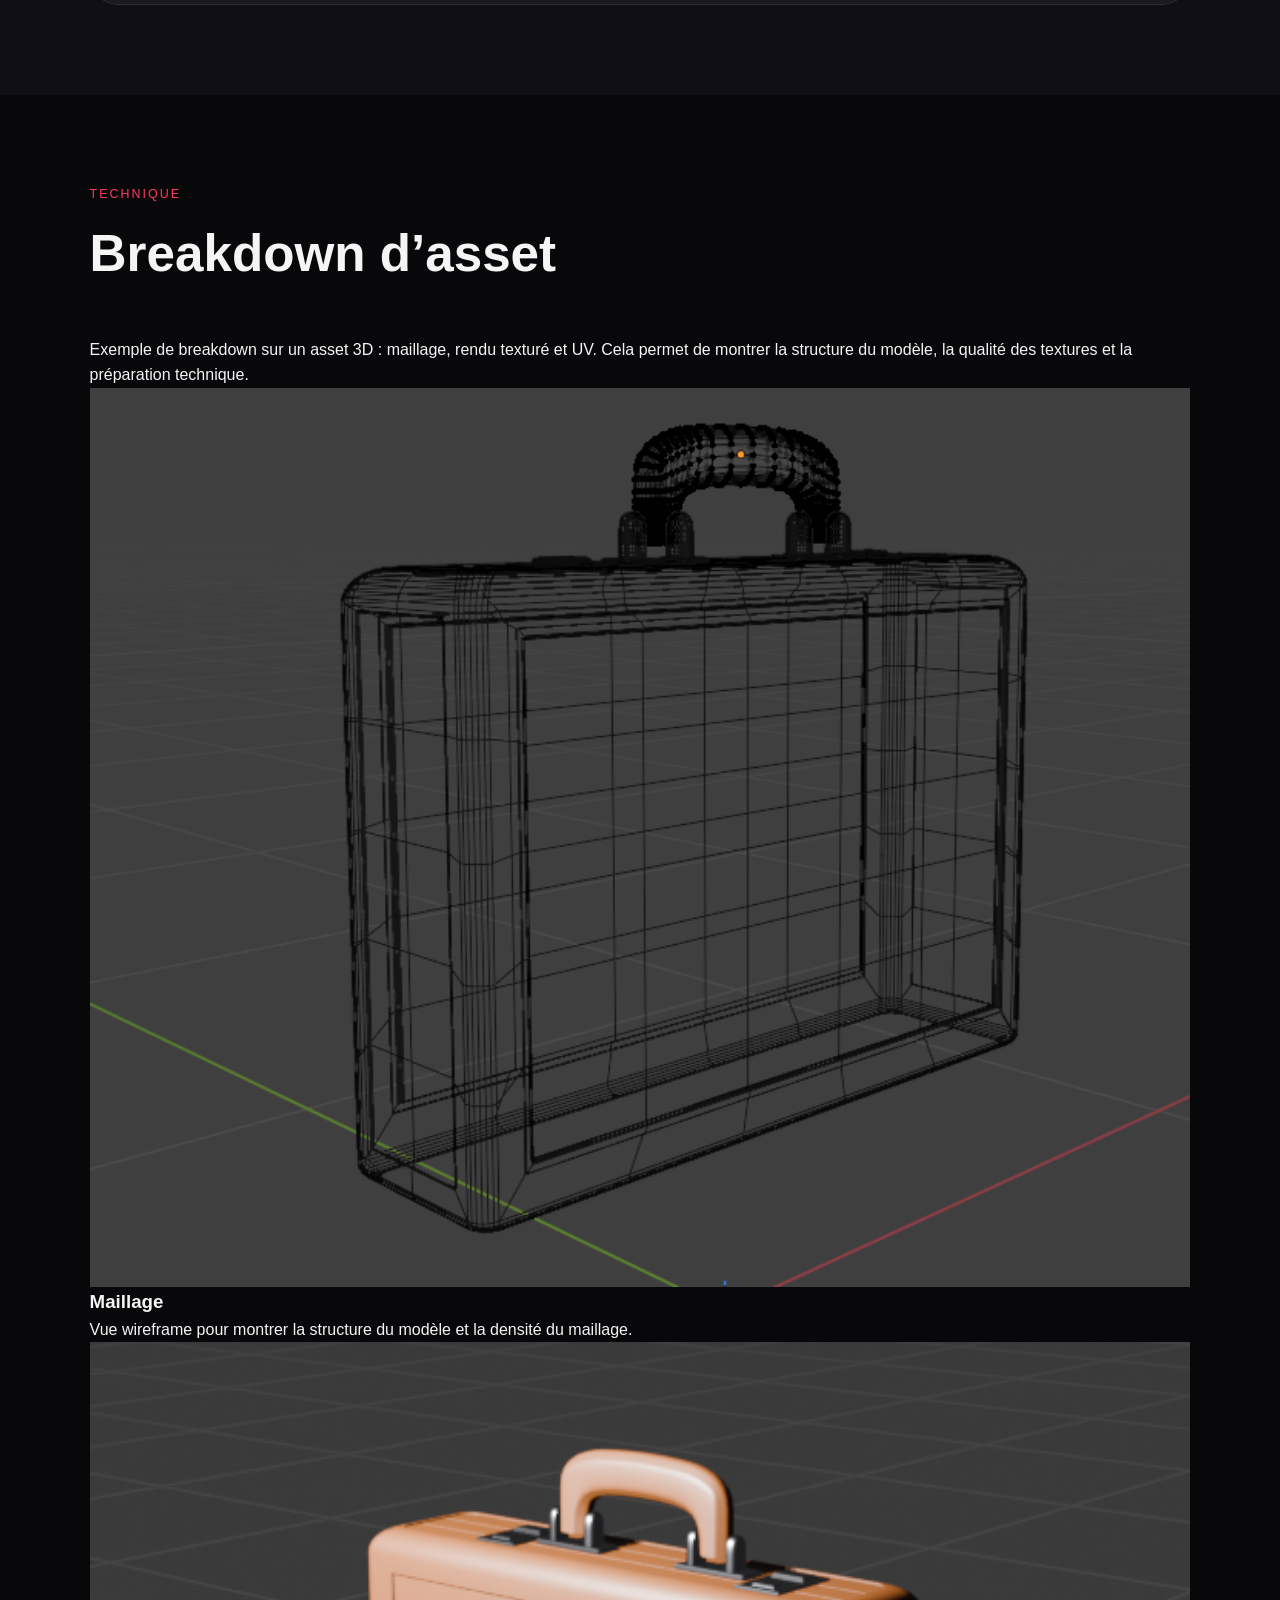
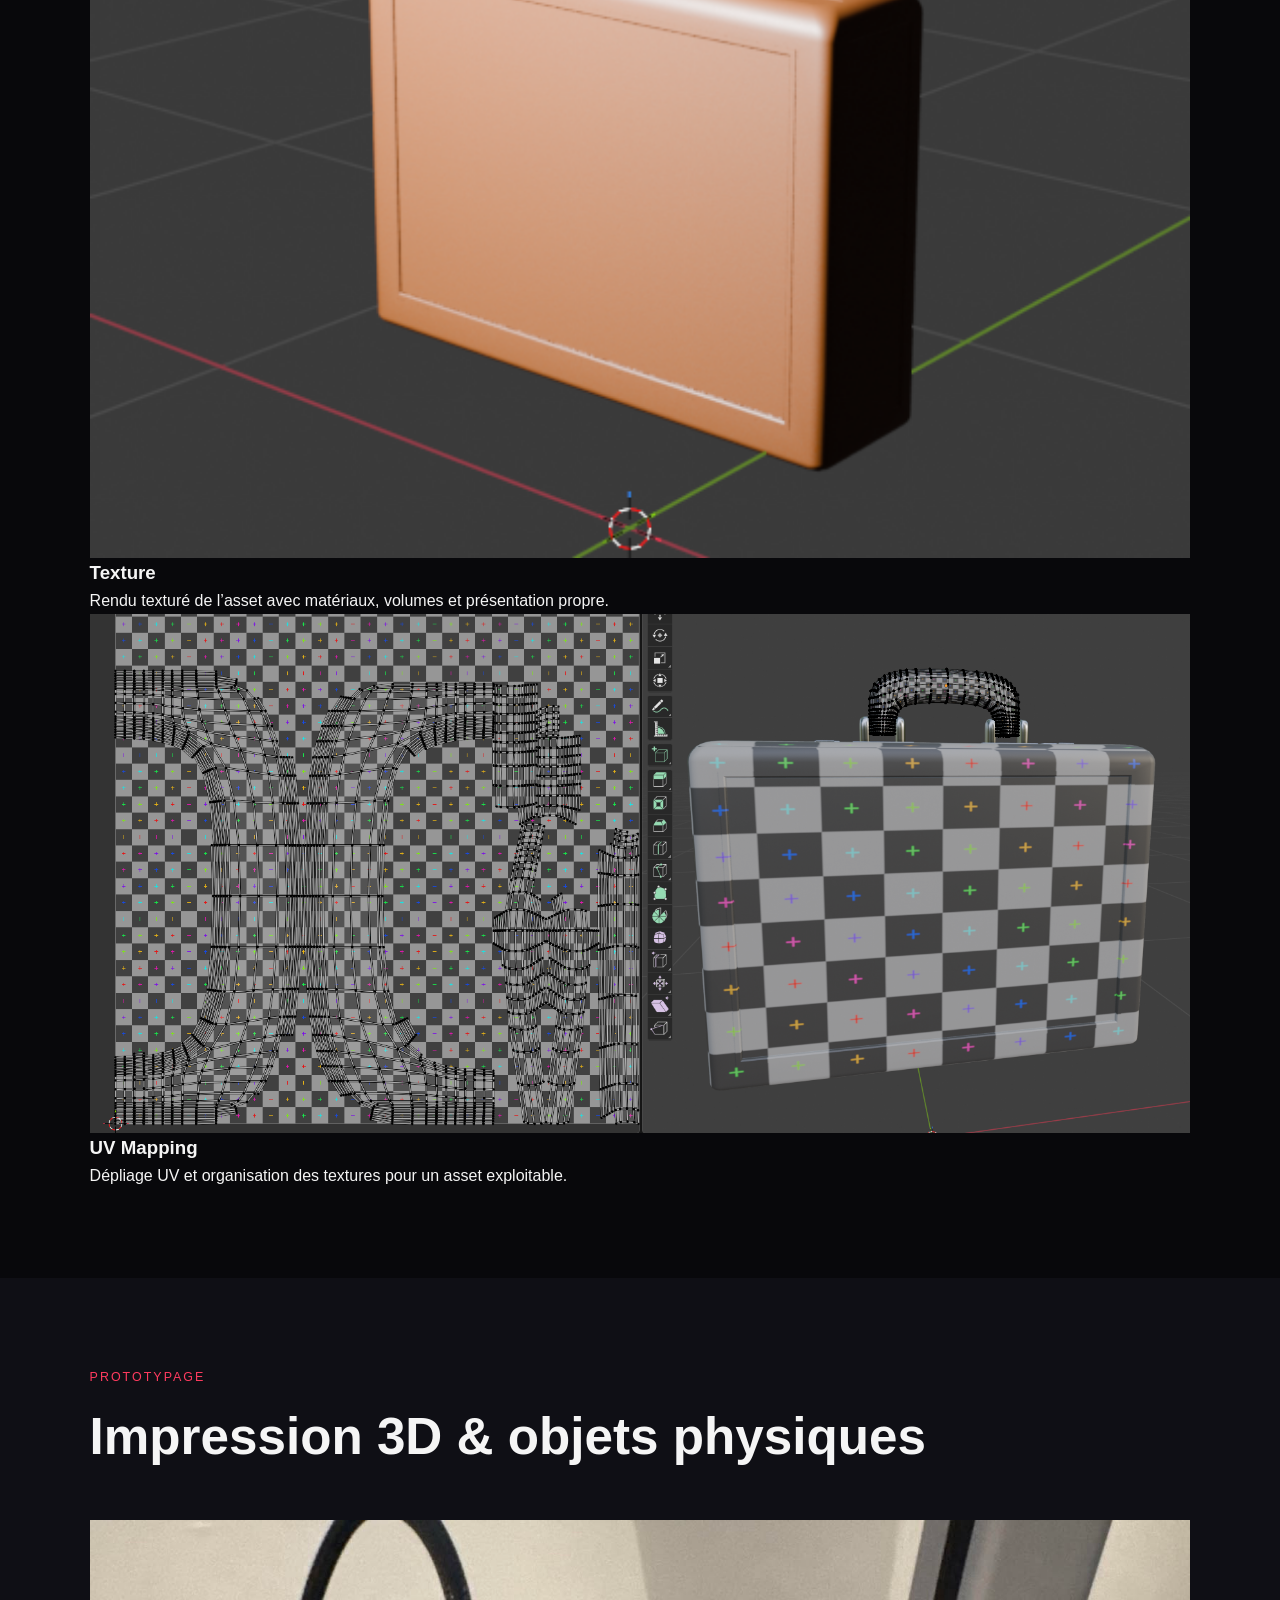
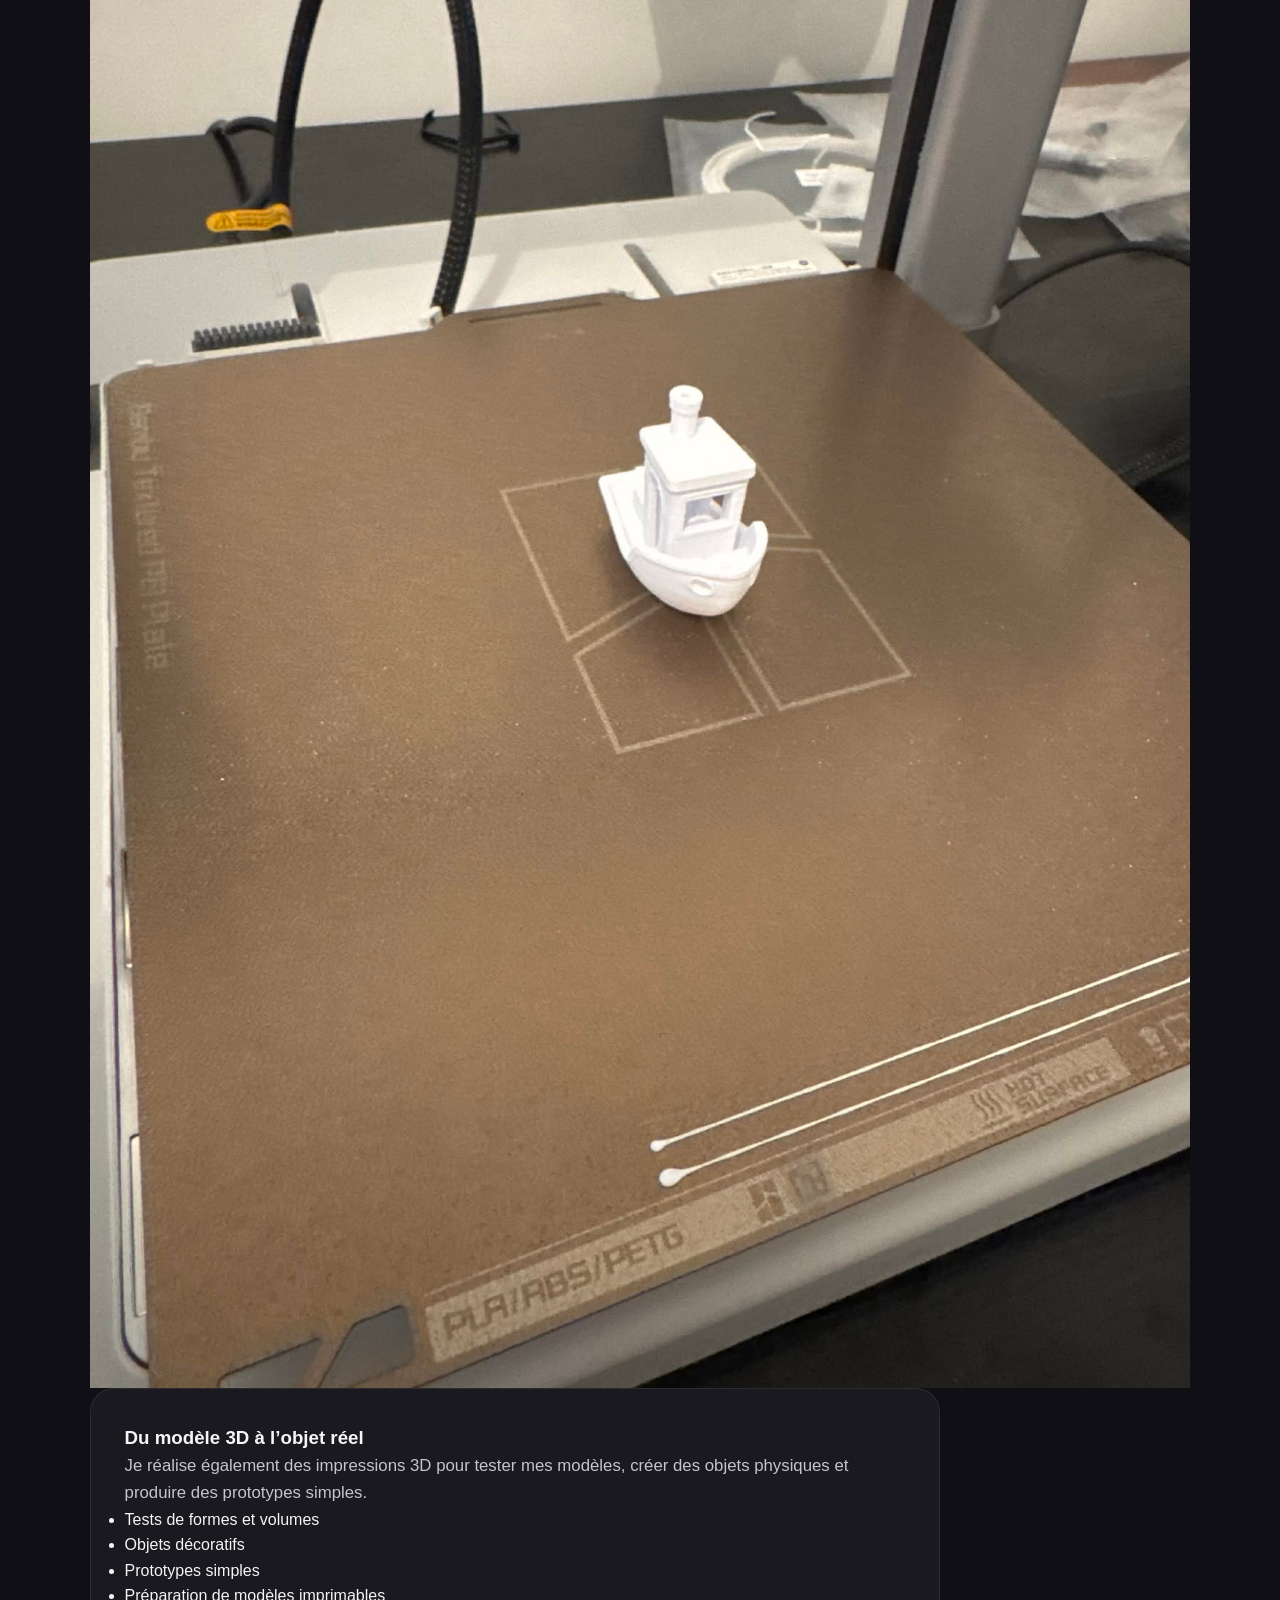
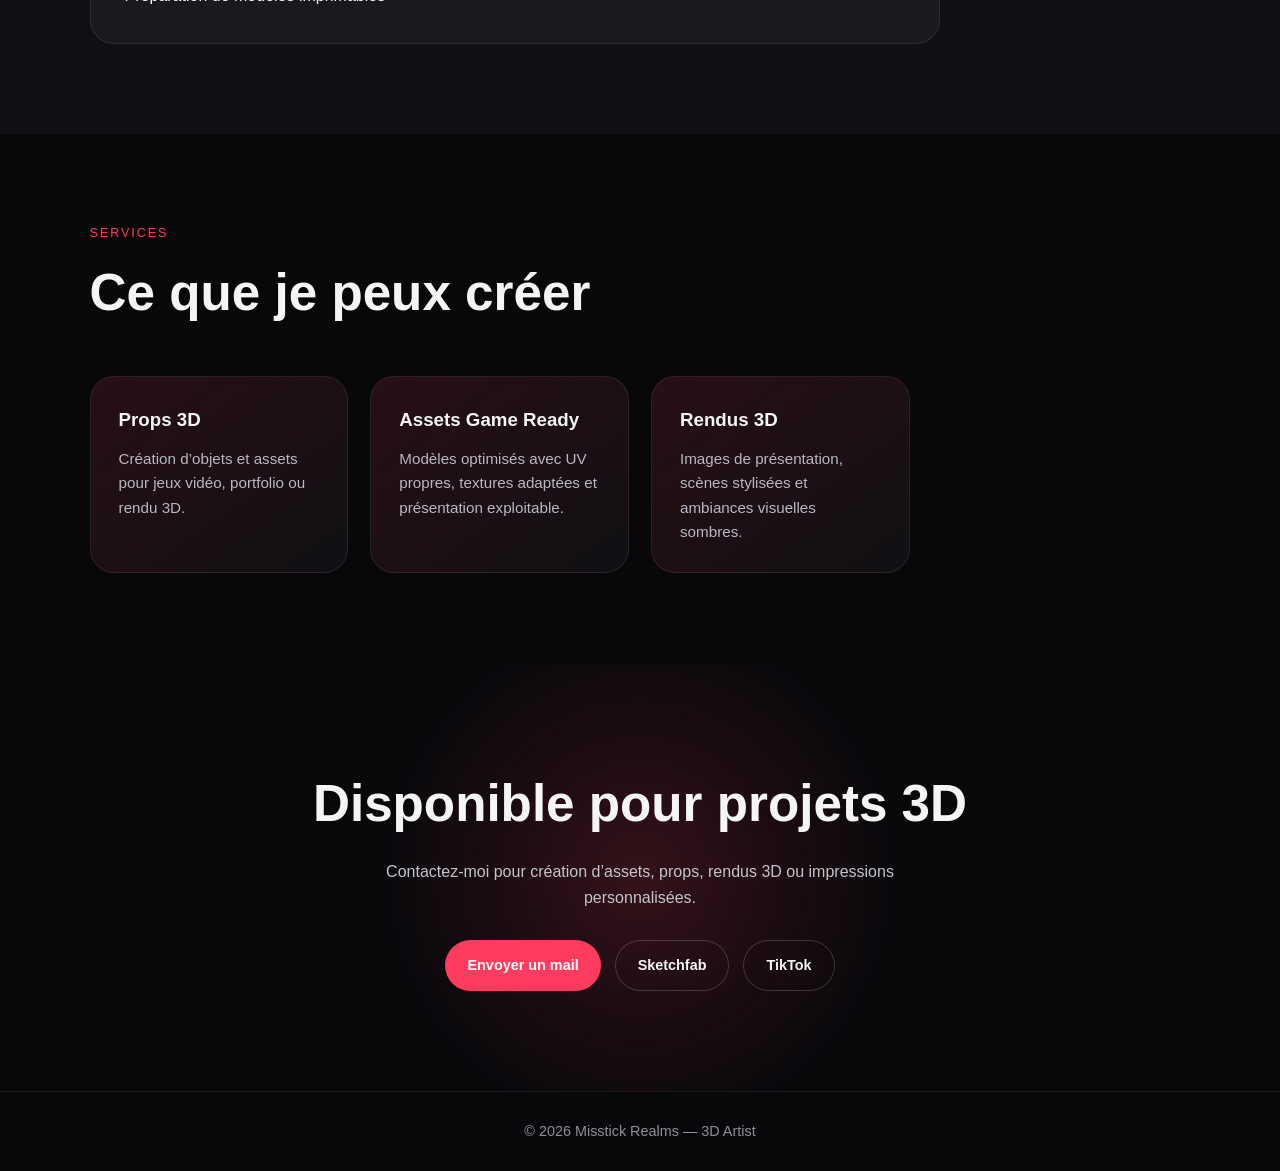
==== commit c30aba04: "Update index.html" ====
--- a/index.html
+++ b/index.html
@@ -5,7 +5,7 @@
   <meta name="viewport" content="width=device-width, initial-scale=1.0" />
 
   <title>Misstick Realms — 3D Artist</title>
-  <meta name="description" content="Portfolio 3D de Misstick Realms : rendus 3D, assets Sketchfab, props game ready et impression 3D.">
+  <meta name="description" content="Portfolio 3D de Misstick Realms : props 3D, assets game ready, rendus Blender et impression 3D.">
 
   <link rel="stylesheet" href="style.css">
 </head>
@@ -19,8 +19,9 @@
     </a>
 
     <nav class="nav-links">
-      <a href="#rendus">Rendus 3D</a>
+      <a href="#rendus">Rendus</a>
       <a href="#assets">Assets</a>
+      <a href="#breakdown">Breakdown</a>
       <a href="#prints">Impression 3D</a>
       <a href="#services">Services</a>
       <a href="#contact">Contact</a>
@@ -29,19 +30,21 @@
     <button class="menu-btn" aria-label="Ouvrir le menu">☰</button>
   </header>
 
+  <!-- HERO -->
   <section class="hero">
     <div class="hero-content">
-      <p class="tag">3D Artist — Props, Environnements & Ambiances sombres</p>
-
-      <h1>Création d’univers 3D stylisés, mystérieux et cinématiques.</h1>
+      <p class="tag">Blender Artist — Props, Assets & Rendus 3D</p>
+
+      <h1>3D Artist — Props & Assets Game Ready</h1>
 
       <p class="hero-text">
-        Je crée des rendus 3D, des props, des assets game ready et des objets destinés à l’impression 3D.
+        Spécialisé dans la création de props stylisés, d’assets optimisés pour jeux vidéo
+        et de rendus 3D avec une ambiance sombre, mystérieuse et cinématique.
       </p>
 
       <div class="hero-buttons">
-        <a href="#rendus" class="btn primary">Voir mes rendus</a>
-        <a href="#assets" class="btn secondary">Voir mes assets</a>
+        <a href="#assets" class="btn primary">Voir mes assets</a>
+        <a href="#contact" class="btn secondary">Travaillons ensemble</a>
       </div>
     </div>
 
@@ -50,6 +53,7 @@
     </div>
   </section>
 
+  <!-- RENDUS 3D -->
   <section id="rendus" class="section">
     <div class="section-title">
       <p>Portfolio</p>
@@ -61,7 +65,7 @@
         <img src="rendu/cellules.png" alt="Rendu cellules">
         <div class="card-content">
           <h3>Cellules</h3>
-          <p>Ambiance sombre, lumière rouge, composition cinématique et atmosphère mystérieuse.</p>
+          <p>Blender — Lighting, shading & composition cinématique.</p>
         </div>
       </article>
 
@@ -69,7 +73,7 @@
         <img src="rendu/epee.png" alt="Rendu épée magique">
         <div class="card-content">
           <h3>Épée magique</h3>
-          <p>Prop fantasy avec mise en scène lumineuse et ambiance sombre.</p>
+          <p>Blender — Prop fantasy, lumière dramatique et ambiance sombre.</p>
         </div>
       </article>
 
@@ -77,7 +81,7 @@
         <img src="rendu/poke.png" alt="Rendu objet stylisé">
         <div class="card-content">
           <h3>Objet stylisé</h3>
-          <p>Rendu coloré, objet central lisible et présentation propre.</p>
+          <p>Blender — Objet central, rendu coloré et présentation propre.</p>
         </div>
       </article>
 
@@ -85,7 +89,7 @@
         <img src="rendu/prod.png" alt="Rendu produit">
         <div class="card-content">
           <h3>Rendu produit</h3>
-          <p>Scène de présentation avec éclairage d’ambiance et composition travaillée.</p>
+          <p>Blender — Mise en scène, éclairage d’ambiance et composition.</p>
         </div>
       </article>
 
@@ -93,12 +97,13 @@
         <img src="rendu/coffre.png" alt="Rendu coffre mystérieux">
         <div class="card-content">
           <h3>Coffre mystérieux</h3>
-          <p>Objet fantasy avec lumière centrale et atmosphère cinématique.</p>
+          <p>Blender — Prop fantasy avec lumière centrale et atmosphère sombre.</p>
         </div>
       </article>
     </div>
   </section>
 
+  <!-- ASSETS SKETCHFAB -->
   <section id="assets" class="section dark">
     <div class="section-title">
       <p>Assets 3D</p>
@@ -123,13 +128,15 @@
         <div class="asset-info">
           <h3>Charrette médiévale</h3>
           <p>
-            Asset médiéval réalisé sur Blender, avec textures bois, usure, fissures peintes et présentation interactive.
+            Asset médiéval réalisé sur Blender, pensé pour une scène fantasy, un décor stylisé
+            ou une présentation interactive.
           </p>
 
           <ul>
-            <li>Modélisation Blender</li>
-            <li>Textures stylisées / réalistes</li>
-            <li>Présentation 3D interactive</li>
+            <li>Software : Blender</li>
+            <li>Textures : PBR / détails peints</li>
+            <li>Usage : décor, portfolio, jeu vidéo</li>
+            <li>Présentation : Sketchfab interactif</li>
           </ul>
 
           <a href="https://sketchfab.com/3d-models/misstick-charrette-15ff65707404481cab5d9d9989e6b5a0" target="_blank" class="btn primary">
@@ -154,13 +161,15 @@
         <div class="asset-info">
           <h3>Ensemble chaise</h3>
           <p>
-            Ensemble d’objets 3D présenté sur Sketchfab, utile pour montrer ta capacité à créer des props décoratifs.
+            Ensemble de props 3D pour décor intérieur, utile pour montrer ma capacité à créer
+            des objets de scène cohérents.
           </p>
 
           <ul>
-            <li>Props 3D</li>
-            <li>Présentation interactive</li>
-            <li>Décor / asset de scène</li>
+            <li>Software : Blender</li>
+            <li>Type : props décoratifs</li>
+            <li>Usage : scène 3D / environnement</li>
+            <li>Présentation : Sketchfab interactif</li>
           </ul>
 
           <a href="https://sketchfab.com/3d-models/ensemble-chaise-bou-a83287da28b44d74a37ad2fe98fa6711" target="_blank" class="btn primary">
@@ -172,21 +181,73 @@
     </div>
   </section>
 
-  <section id="prints" class="section">
-    <div class="section-title">
-      <p>Impression 3D</p>
-      <h2>Objets imprimés et créations physiques</h2>
+  <!-- BREAKDOWN -->
+<section id="breakdown" class="section">
+  <div class="section-title">
+    <p>Technique</p>
+    <h2>Breakdown d’asset</h2>
+  </div>
+
+  <div class="breakdown-intro">
+    <p>
+      Exemple de breakdown sur un asset 3D : maillage, rendu texturé et UV.
+      Cela permet de montrer la structure du modèle, la qualité des textures et la préparation technique.
+    </p>
+  </div>
+
+  <div class="breakdown-grid">
+    <article class="breakdown-card">
+      <img src="rendu/Valise_maillage.png" alt="Breakdown valise - maillage">
+      <h3>Maillage</h3>
+      <p>Vue wireframe pour montrer la structure du modèle et la densité du maillage.</p>
+    </article>
+
+    <article class="breakdown-card">
+      <img src="rendu/Valise_texture.png" alt="Breakdown valise - texture">
+      <h3>Texture</h3>
+      <p>Rendu texturé de l’asset avec matériaux, volumes et présentation propre.</p>
+    </article>
+
+    <article class="breakdown-card">
+      <img src="rendu/Valise_uv.png" alt="Breakdown valise - UV">
+      <h3>UV Mapping</h3>
+      <p>Dépliage UV et organisation des textures pour un asset exploitable.</p>
+    </article>
+  </div>
+</section>
+
+ <!-- PROTOTYPAGE & IMPRESSION 3D -->
+<section id="prints" class="section dark">
+  <div class="section-title">
+    <p>Prototypage</p>
+    <h2>Impression 3D & objets physiques</h2>
+  </div>
+
+  <div class="print-layout clean-print">
+    <div class="print-image">
+      <img src="rendu/bateau.jpg" alt="Bateau imprimé en 3D">
     </div>
 
     <div class="print-box">
+      <h3>Du modèle 3D à l’objet réel</h3>
+
       <p>
-        En plus de la création 3D numérique, je réalise aussi des impressions 3D :
-        figurines, objets décoratifs, prototypes simples et créations personnalisées.
+        Je réalise également des impressions 3D pour tester mes modèles,
+        créer des objets physiques et produire des prototypes simples.
       </p>
-    </div>
-  </section>
-
-  <section id="services" class="section dark">
+
+      <ul>
+        <li>Tests de formes et volumes</li>
+        <li>Objets décoratifs</li>
+        <li>Prototypes simples</li>
+        <li>Préparation de modèles imprimables</li>
+      </ul>
+    </div>
+  </div>
+</section>
+
+  <!-- SERVICES -->
+  <section id="services" class="section">
     <div class="section-title">
       <p>Services</p>
       <h2>Ce que je peux créer</h2>
@@ -194,39 +255,44 @@
 
     <div class="services-grid">
       <div class="service">
+        <h3>Props 3D</h3>
+        <p>Création d’objets et assets pour jeux vidéo, portfolio ou rendu 3D.</p>
+      </div>
+
+      <div class="service">
+        <h3>Assets Game Ready</h3>
+        <p>Modèles optimisés avec UV propres, textures adaptées et présentation exploitable.</p>
+      </div>
+
+      <div class="service">
         <h3>Rendus 3D</h3>
-        <p>Images de présentation, ambiances sombres, scènes stylisées et compositions visuelles.</p>
-      </div>
-
-      <div class="service">
-        <h3>Props 3D</h3>
-        <p>Objets, accessoires, décors et éléments de scène pour portfolio ou jeux vidéo.</p>
-      </div>
-
-      <div class="service">
-        <h3>Assets game ready</h3>
-        <p>Modèles optimisés, propres, avec UV et textures adaptées à un usage temps réel.</p>
-      </div>
-
-      <div class="service">
-        <h3>Impression 3D</h3>
-        <p>Création et impression d’objets décoratifs, figurines ou prototypes simples.</p>
+        <p>Images de présentation, scènes stylisées et ambiances visuelles sombres.</p>
       </div>
     </div>
   </section>
 
-  <section id="contact" class="contact">
-    <h2>Me contacter</h2>
-    <p>
-      Disponible pour projets 3D, assets, rendus et impressions personnalisées.
-    </p>
-
-    <div class="contact-buttons">
-      <a href="mailto:tonmail@email.com" class="btn primary">Envoyer un mail</a>
-      <a href="https://sketchfab.com/Misstick" target="_blank" class="btn secondary">Sketchfab</a>
-      <a href="#" class="btn secondary">ArtStation</a>
-    </div>
-  </section>
+ <!-- CONTACT -->
+<section id="contact" class="contact">
+  <h2>Disponible pour projets 3D</h2>
+
+  <p>
+    Contactez-moi pour création d’assets, props, rendus 3D ou impressions personnalisées.
+  </p>
+
+  <div class="contact-buttons">
+    <a href="mailto:misstickrealms@gmail.com" class="btn primary">
+      Envoyer un mail
+    </a>
+
+    <a href="https://sketchfab.com/Misstick" target="_blank" class="btn secondary">
+      Sketchfab
+    </a>
+
+    <a href="https://www.tiktok.com/@misstick.realms" target="_blank" class="btn secondary">
+      TikTok
+    </a>
+  </div>
+</section>
 
   <footer>
     <p>© 2026 Misstick Realms — 3D Artist</p>
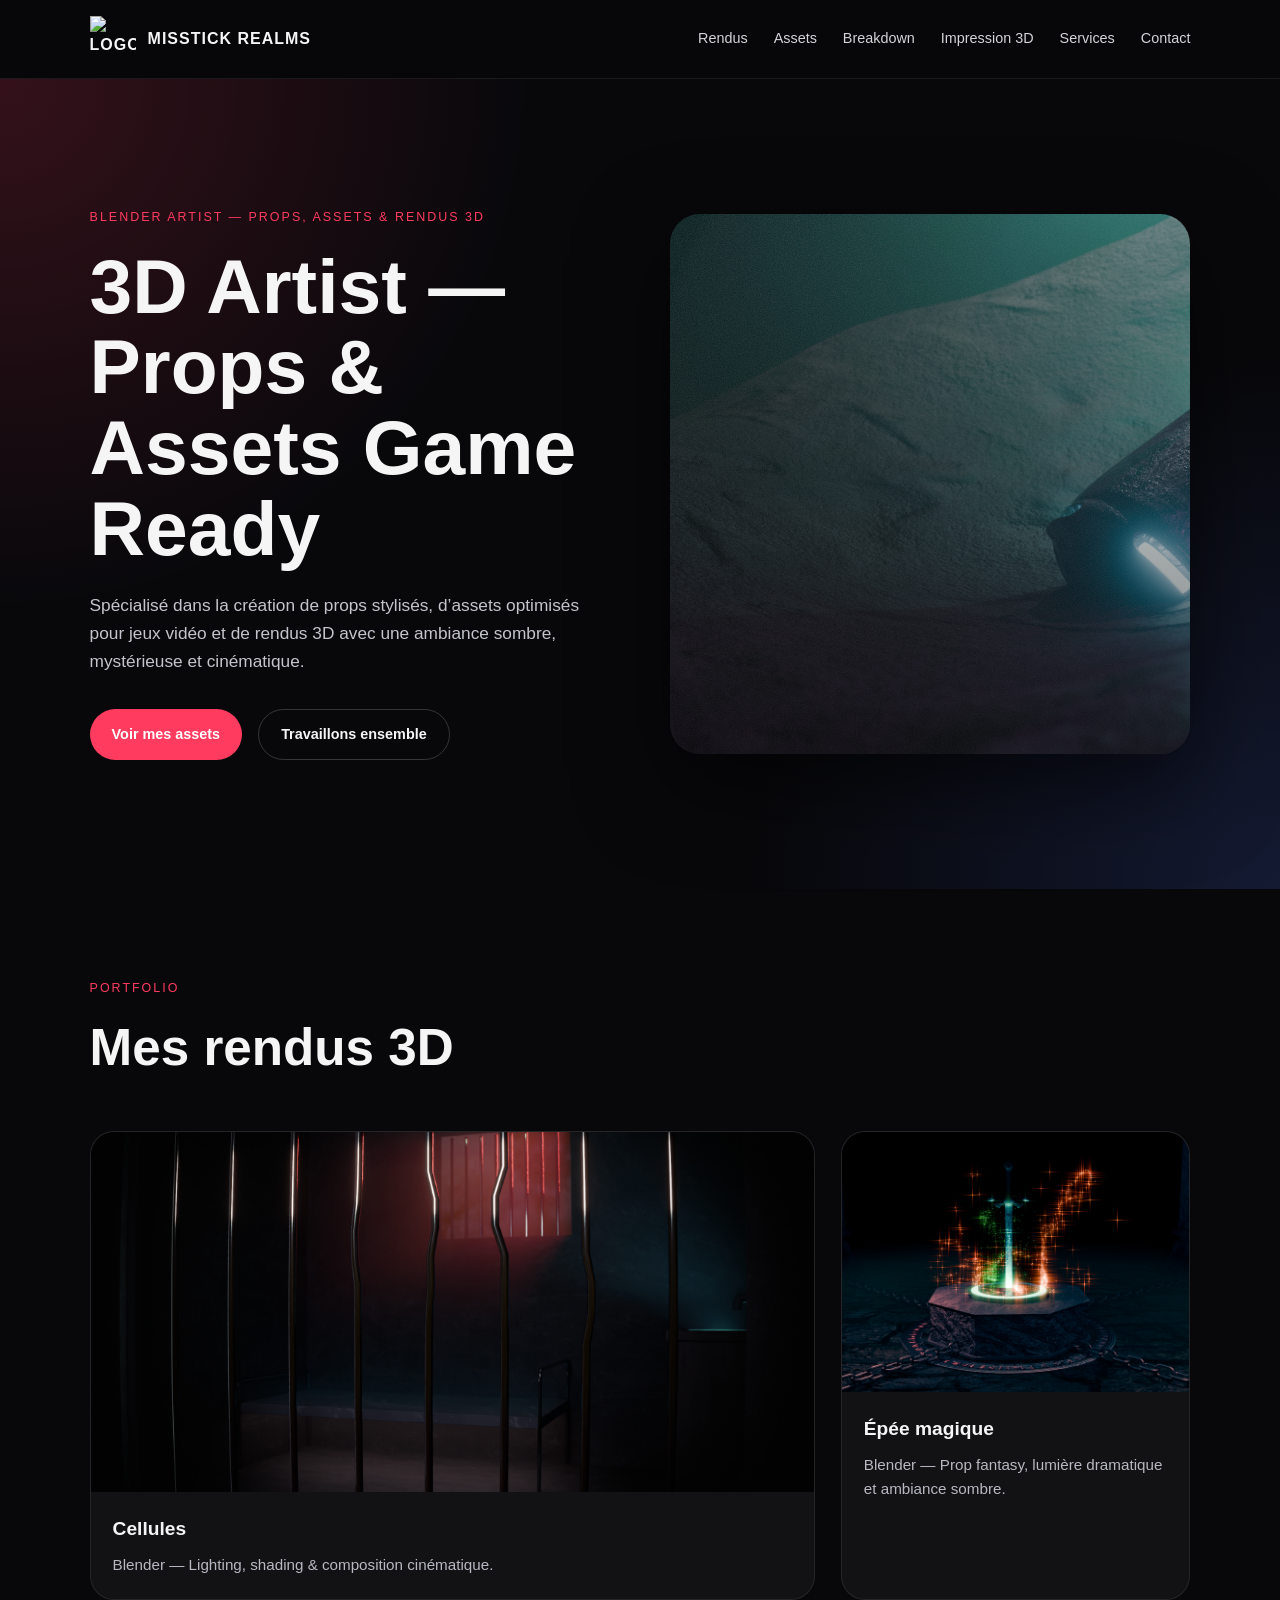
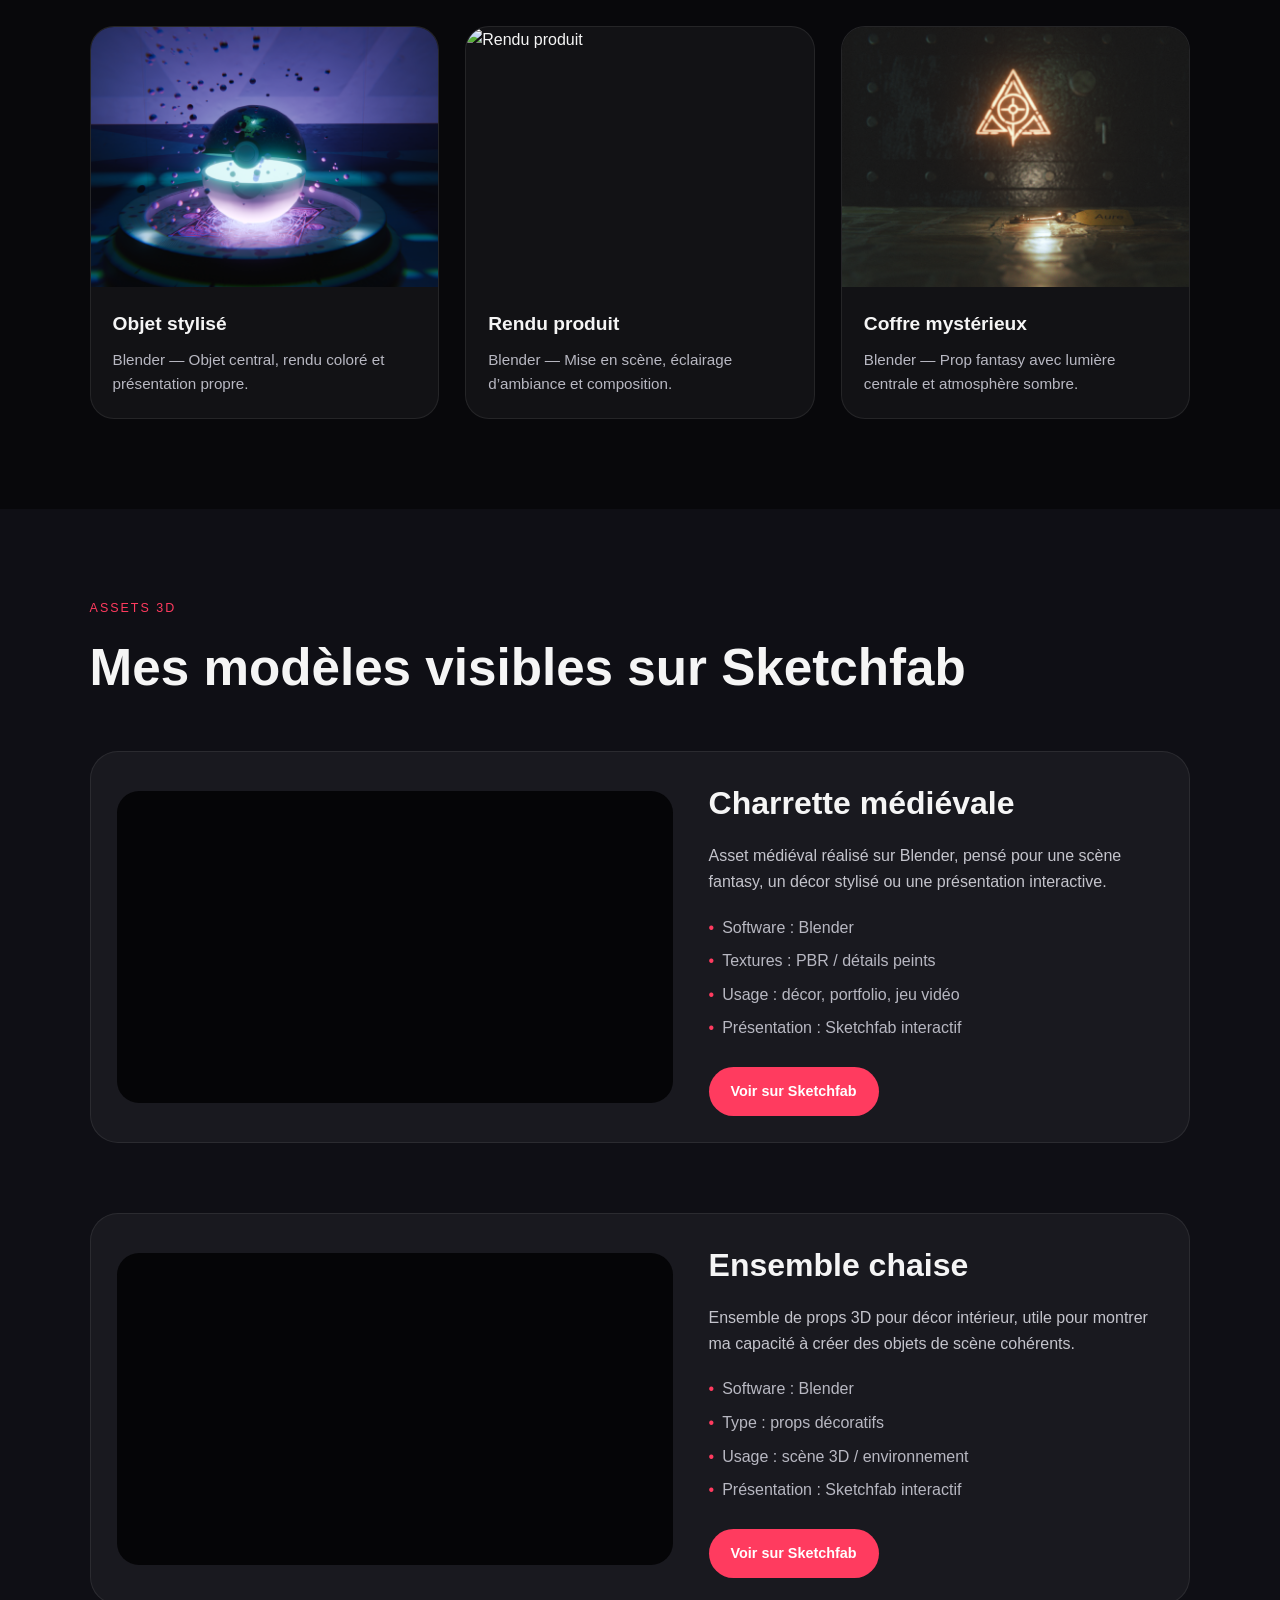
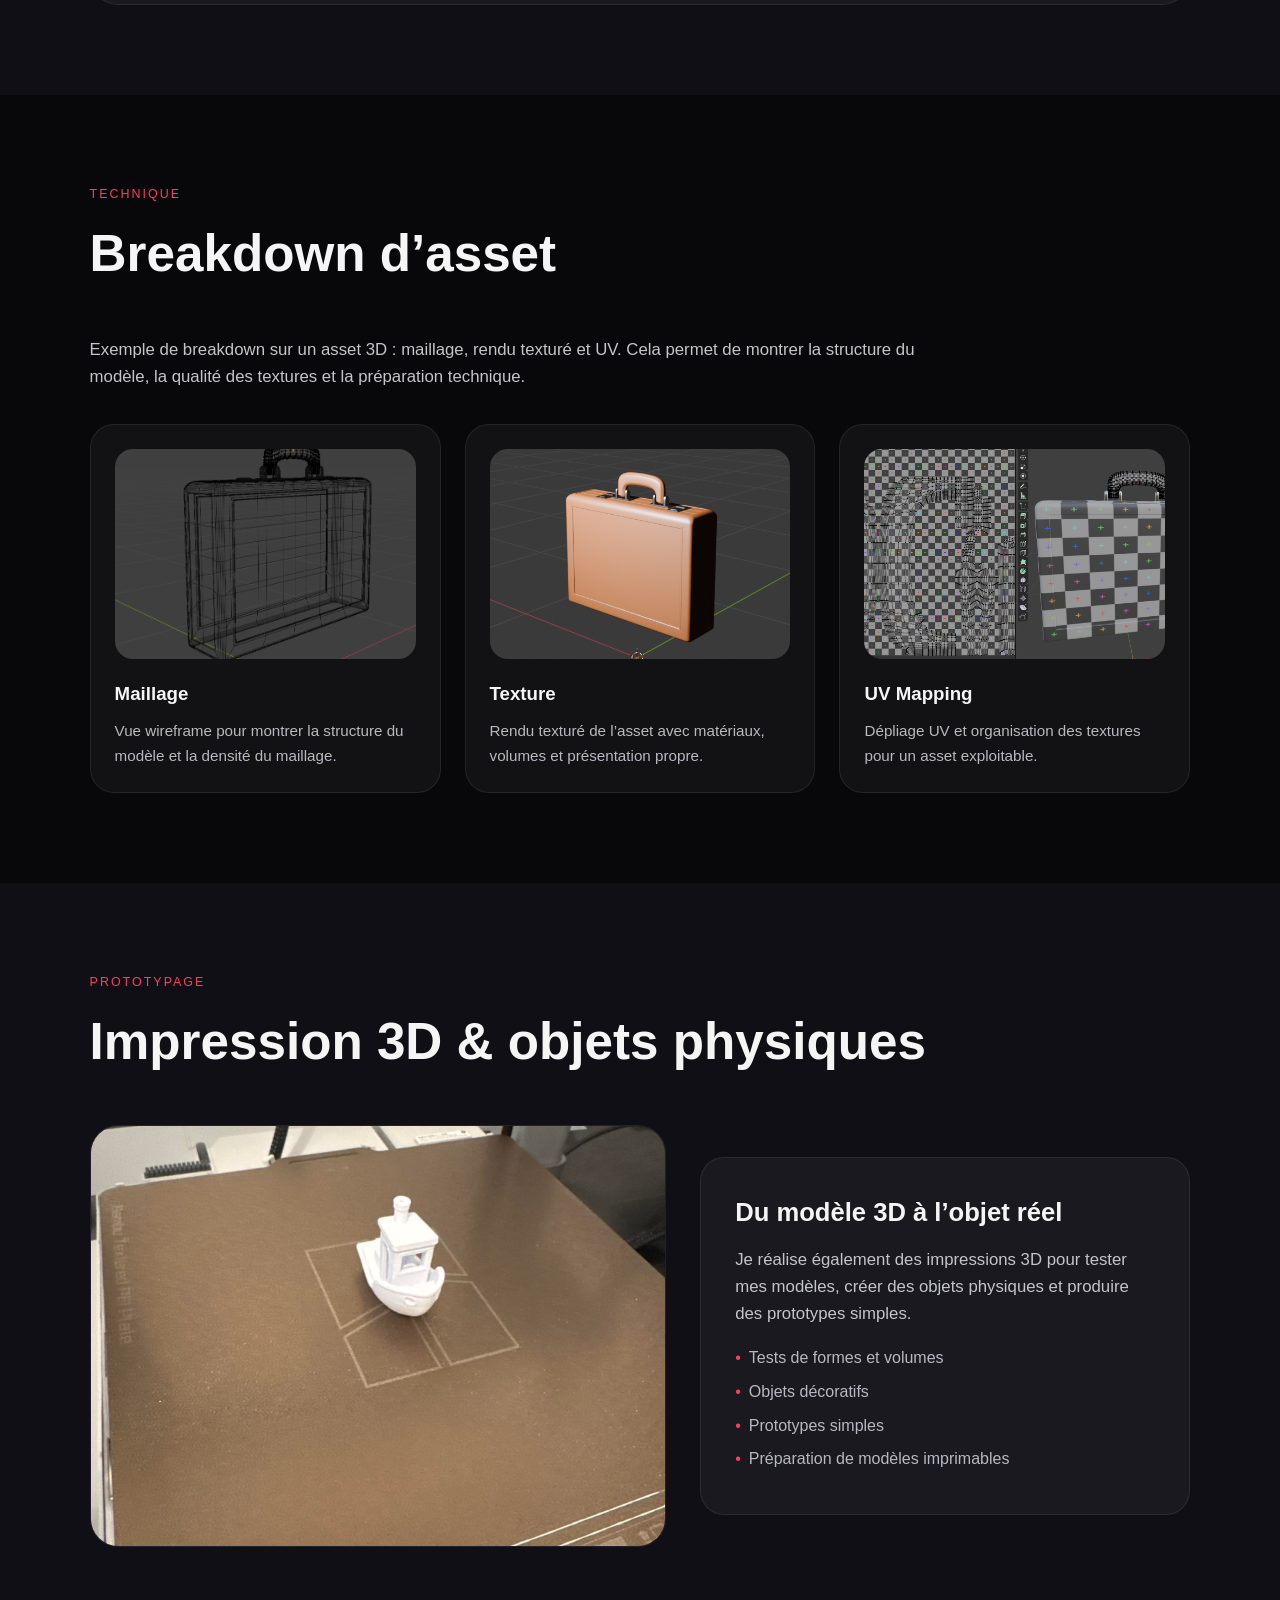
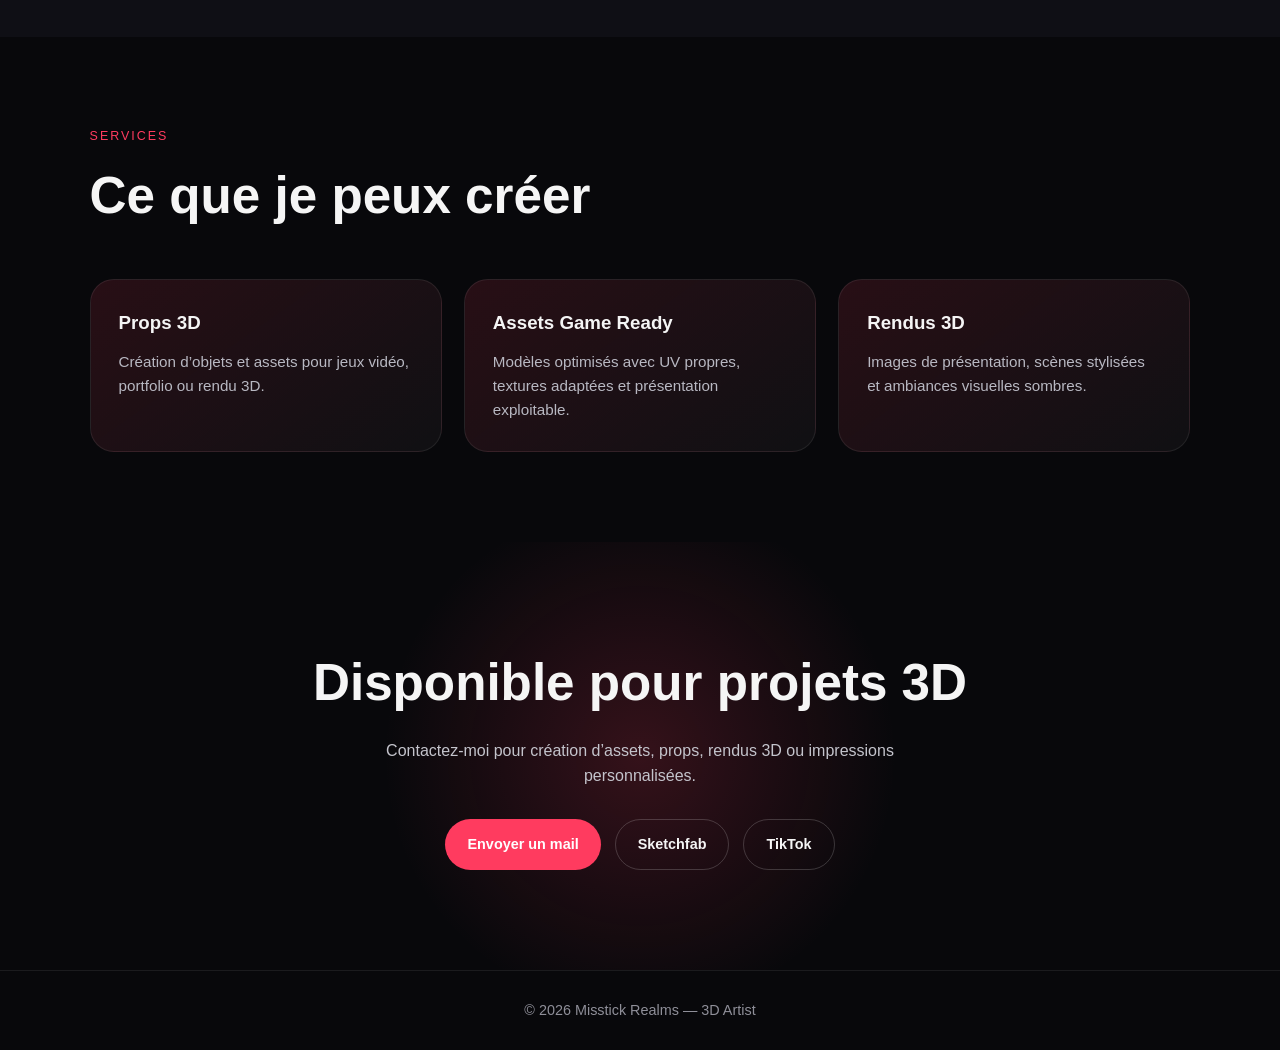
==== commit f4ac78d5: "Update logo image source path in index.html" ====
--- a/index.html
+++ b/index.html
@@ -14,7 +14,7 @@
 
   <header class="navbar">
     <a href="#" class="logo">
-      <img src="logo/logo.png" alt="Logo Misstick Realms">
+      <img src="logo/logo/logo.png" alt="Logo Misstick Realms">
       <span>Misstick Realms</span>
     </a>
 
--- a/style.css
+++ b/style.css
@@ -25,6 +25,8 @@
   text-decoration: none;
 }
 
+/* NAVBAR */
+
 .navbar {
   position: sticky;
   top: 0;
@@ -44,6 +46,7 @@
   display: flex;
   align-items: center;
   gap: 12px;
+
   font-weight: 700;
   text-transform: uppercase;
   letter-spacing: 1px;
@@ -57,13 +60,13 @@
 
 .nav-links {
   display: flex;
-  gap: 28px;
+  gap: 26px;
 }
 
 .nav-links a {
   color: #d4d4d8;
   font-size: 0.9rem;
-  transition: 0.3s;
+  transition: 0.3s ease;
 }
 
 .nav-links a:hover {
@@ -79,6 +82,8 @@
   cursor: pointer;
 }
 
+/* HERO */
+
 .hero {
   min-height: 90vh;
   padding: 80px 7%;
@@ -110,7 +115,7 @@
 
 .hero-text {
   color: #c4c4cc;
-  max-width: 620px;
+  max-width: 650px;
   font-size: 1.08rem;
   margin-bottom: 34px;
 }
@@ -140,6 +145,8 @@
   background: linear-gradient(to top, rgba(8, 8, 11, 0.55), transparent);
 }
 
+/* BUTTONS */
+
 .btn {
   display: inline-flex;
   align-items: center;
@@ -151,7 +158,7 @@
   font-size: 0.9rem;
   font-weight: 700;
 
-  transition: 0.25s;
+  transition: 0.25s ease;
 }
 
 .btn:hover {
@@ -174,6 +181,8 @@
 .btn.secondary:hover {
   border-color: #ff3b5f;
 }
+
+/* SECTIONS */
 
 .section {
   padding: 90px 7%;
@@ -199,6 +208,8 @@
   font-size: clamp(2rem, 4vw, 3.2rem);
 }
 
+/* PORTFOLIO */
+
 .grid {
   display: grid;
   grid-template-columns: repeat(3, 1fr);
@@ -210,6 +221,7 @@
   border: 1px solid rgba(255, 255, 255, 0.08);
   border-radius: 24px;
   overflow: hidden;
+
   transition: 0.3s ease;
 }
 
@@ -243,6 +255,14 @@
 .card-content p {
   color: #b8b8c2;
   font-size: 0.95rem;
+}
+
+/* ASSETS SKETCHFAB */
+
+.asset-list {
+  display: flex;
+  flex-direction: column;
+  gap: 70px;
 }
 
 .asset-card {
@@ -296,29 +316,138 @@
   margin-right: 8px;
 }
 
+/* BREAKDOWN */
+
+.breakdown-intro {
+  max-width: 850px;
+  margin-bottom: 34px;
+}
+
+.breakdown-intro p {
+  color: #c4c4cc;
+  font-size: 1.05rem;
+}
+
+.breakdown-grid {
+  display: grid;
+  grid-template-columns: repeat(3, 1fr);
+  gap: 24px;
+}
+
+.breakdown-card {
+  padding: 24px;
+  border-radius: 24px;
+
+  background: rgba(255, 255, 255, 0.045);
+  border: 1px solid rgba(255, 255, 255, 0.08);
+}
+
+.placeholder-box {
+  height: 210px;
+  border-radius: 18px;
+  margin-bottom: 20px;
+
+  display: flex;
+  align-items: center;
+  justify-content: center;
+
+  background:
+    linear-gradient(145deg, rgba(255, 59, 95, 0.14), rgba(255, 255, 255, 0.04));
+  border: 1px dashed rgba(255, 255, 255, 0.2);
+}
+
+.placeholder-box span {
+  color: #d4d4d8;
+  font-weight: 700;
+  letter-spacing: 1px;
+}
+
+.breakdown-card h3 {
+  margin-bottom: 10px;
+}
+
+.breakdown-card p {
+  color: #b8b8c2;
+  font-size: 0.95rem;
+}
+
+/* IMPRESSION 3D */
+
+
+.clean-print {
+  max-width: 1100px;
+  margin: 0 auto;
+}
+
+.print-layout {
+  display: grid;
+  grid-template-columns: 1fr 0.85fr;
+  gap: 34px;
+  align-items: center;
+}
+
+.print-image {
+  overflow: hidden;
+  border-radius: 28px;
+  border: 1px solid rgba(255, 255, 255, 0.08);
+}
+
+.print-image img {
+  height: 420px;
+  object-fit: cover;
+}
+
 .print-box {
-  max-width: 850px;
   padding: 34px;
   border-radius: 24px;
-
   background: rgba(255, 255, 255, 0.045);
   border: 1px solid rgba(255, 255, 255, 0.08);
+}
+
+.print-box h3 {
+  font-size: 1.6rem;
+  margin-bottom: 14px;
 }
 
 .print-box p {
   color: #c4c4cc;
   font-size: 1.05rem;
-}
+  margin-bottom: 18px;
+}
+
+.print-box ul {
+  list-style: none;
+}
+
+.print-box li {
+  color: #b8b8c2;
+  margin-bottom: 8px;
+}
+
+.print-box li::before {
+  content: "•";
+  color: #ff3b5f;
+  margin-right: 8px;
+}
+
+@media (max-width: 980px) {
+  .print-layout {
+    grid-template-columns: 1fr;
+  }
+}
+
+/* SERVICES */
 
 .services-grid {
   display: grid;
-  grid-template-columns: repeat(4, 1fr);
+  grid-template-columns: repeat(3, 1fr);
   gap: 22px;
 }
 
 .service {
   padding: 28px;
   border-radius: 24px;
+
   background:
     linear-gradient(145deg, rgba(255, 59, 95, 0.13), rgba(255, 255, 255, 0.035));
   border: 1px solid rgba(255, 255, 255, 0.08);
@@ -332,6 +461,8 @@
   color: #b8b8c2;
   font-size: 0.95rem;
 }
+
+/* CONTACT */
 
 .contact {
   padding: 100px 7%;
@@ -359,6 +490,8 @@
   flex-wrap: wrap;
   gap: 14px;
 }
+
+/* FOOTER */
 
 footer {
   padding: 28px 7%;
@@ -368,17 +501,21 @@
   border-top: 1px solid rgba(255, 255, 255, 0.08);
 }
 
+/* RESPONSIVE */
+
 @media (max-width: 980px) {
   .hero {
     grid-template-columns: 1fr;
   }
 
   .grid,
-  .services-grid {
+  .services-grid,
+  .breakdown-grid {
     grid-template-columns: 1fr 1fr;
   }
 
-  .asset-card {
+  .asset-card,
+  .print-layout {
     grid-template-columns: 1fr;
   }
 }
@@ -401,7 +538,7 @@
     flex-direction: column;
     gap: 16px;
 
-    width: 230px;
+    width: 240px;
     padding: 20px;
     border-radius: 18px;
 
@@ -421,7 +558,8 @@
   }
 
   .grid,
-  .services-grid {
+  .services-grid,
+  .breakdown-grid {
     grid-template-columns: 1fr;
   }
 
@@ -430,7 +568,8 @@
   }
 
   .hero-image img,
-  .featured-card img {
+  .featured-card img,
+  .print-image img {
     height: 360px;
   }
 
@@ -442,8 +581,10 @@
     font-size: 0.82rem;
   }
 }
-.asset-list {
-  display: flex;
-  flex-direction: column;
-  gap: 70px;
-}
+.breakdown-card img {
+  width: 100%;
+  height: 210px;
+  object-fit: cover;
+  border-radius: 18px;
+  margin-bottom: 20px;
+}
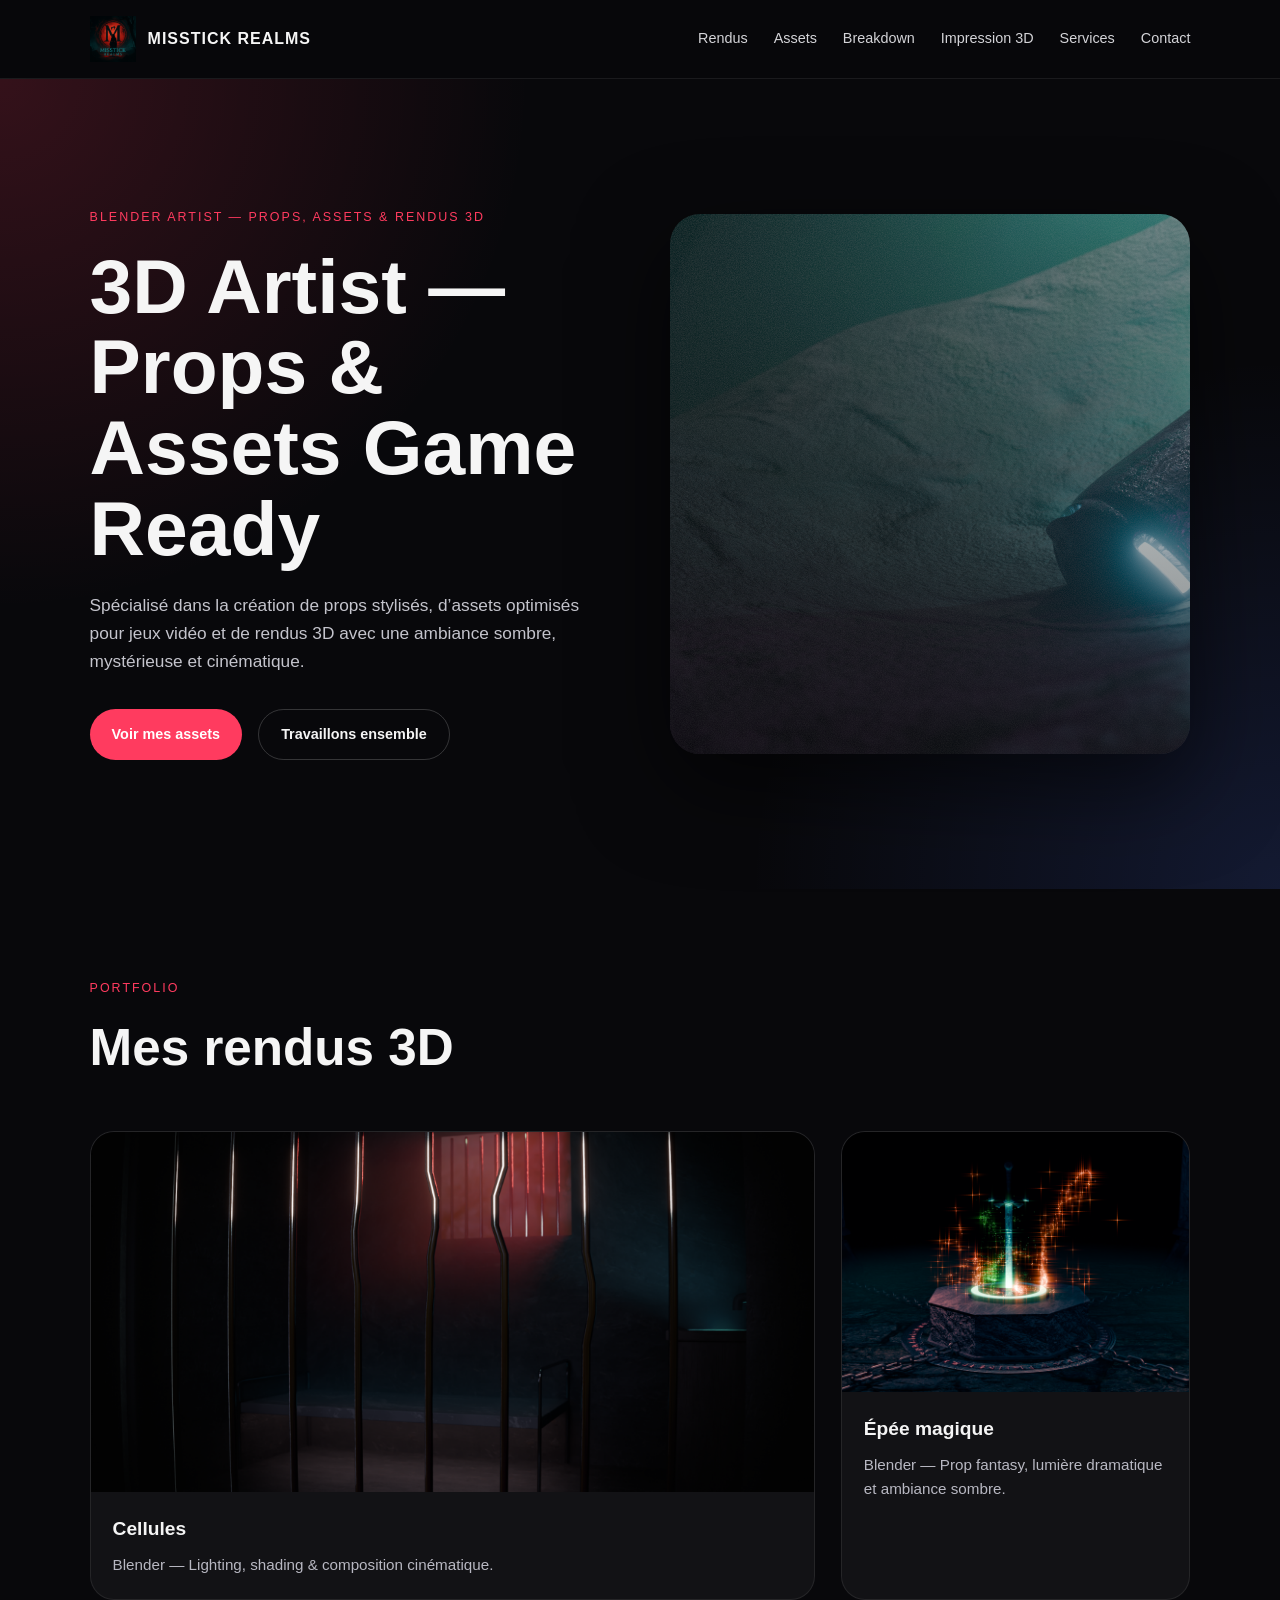
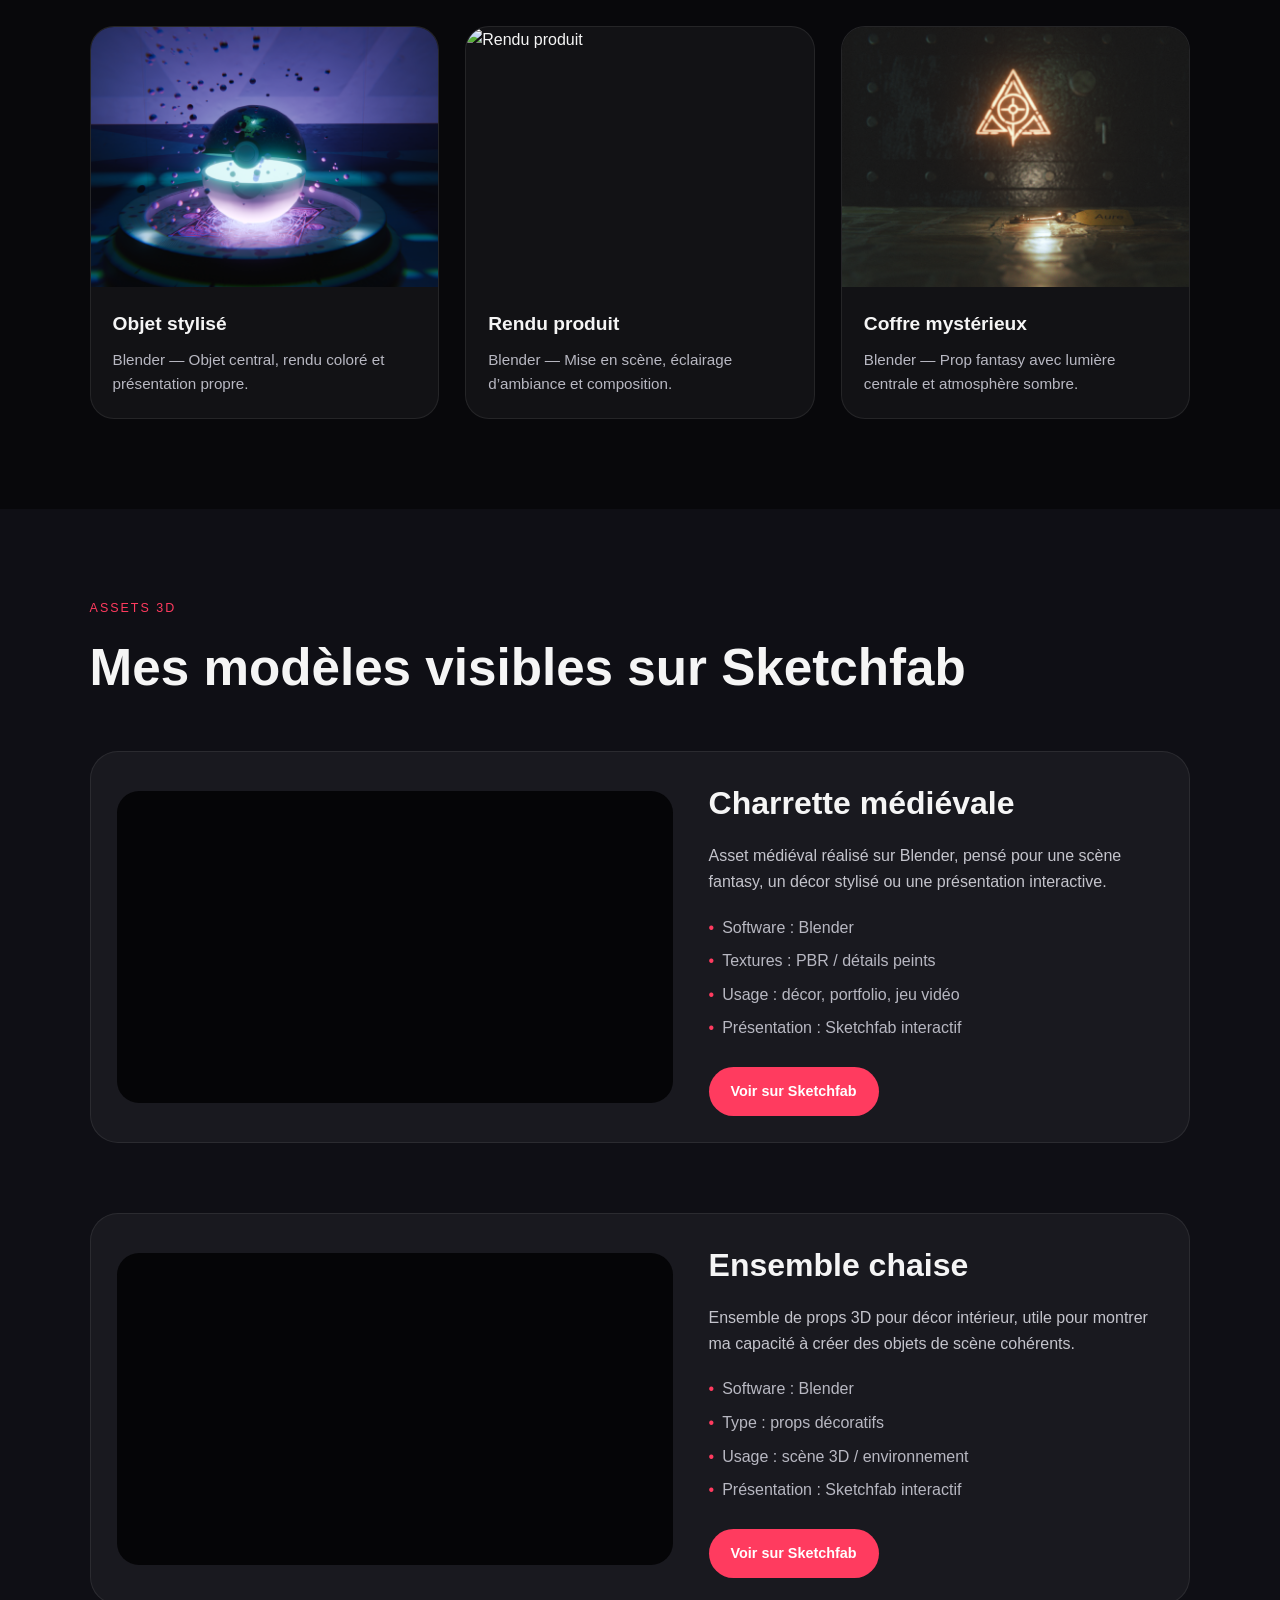
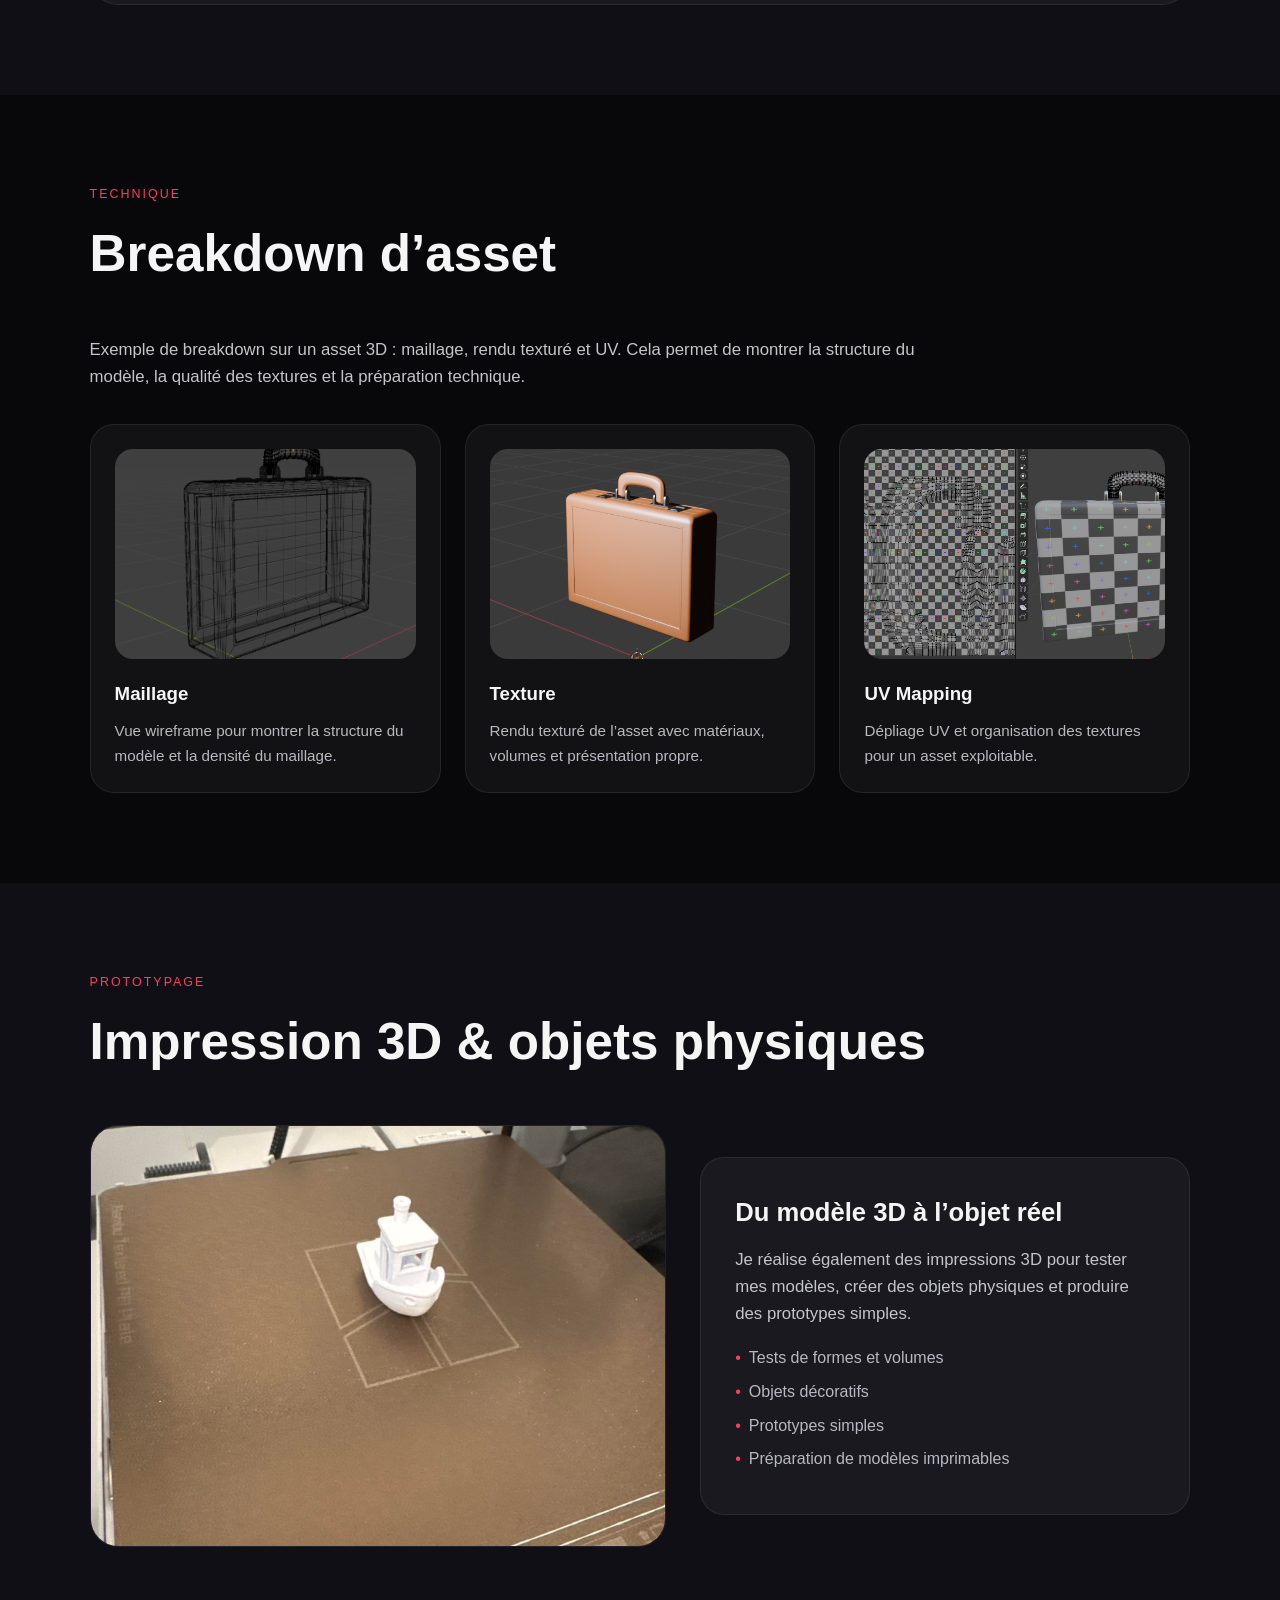
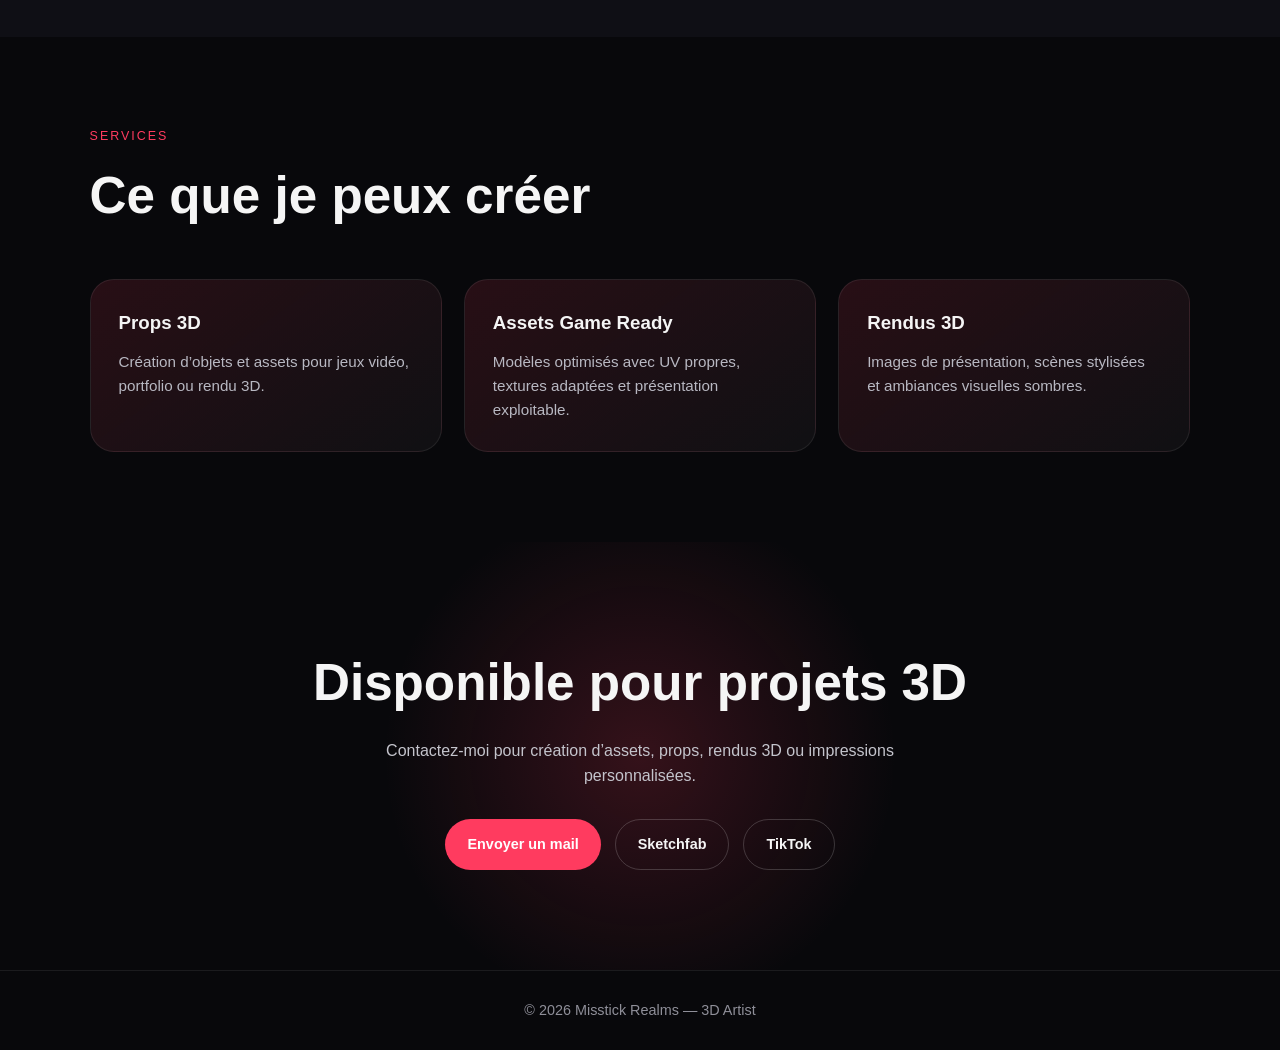
==== commit 9c42497f: "Fix logo image path in index.html" ====
--- a/index.html
+++ b/index.html
@@ -14,7 +14,7 @@
 
   <header class="navbar">
     <a href="#" class="logo">
-      <img src="logo/logo/logo.png" alt="Logo Misstick Realms">
+      <img src="logo/logo.png" alt="Logo Misstick Realms">
       <span>Misstick Realms</span>
     </a>
 
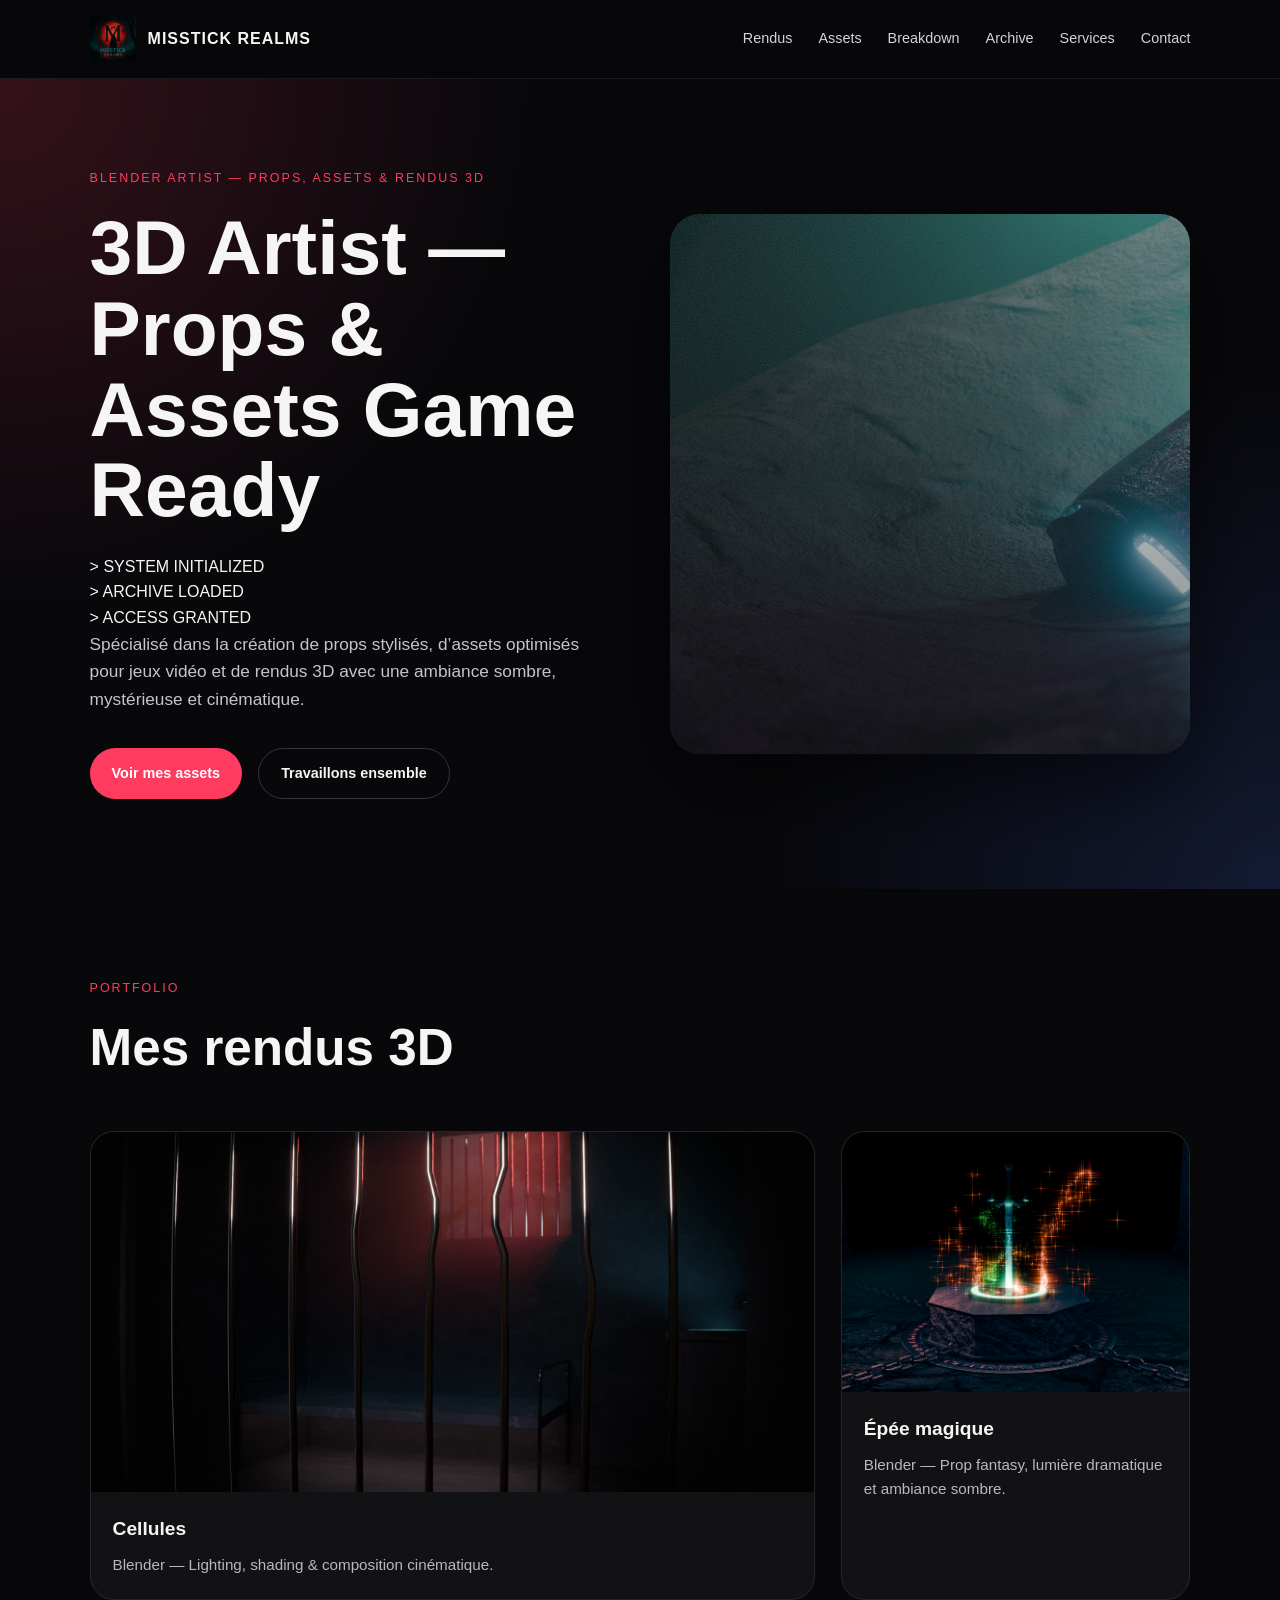
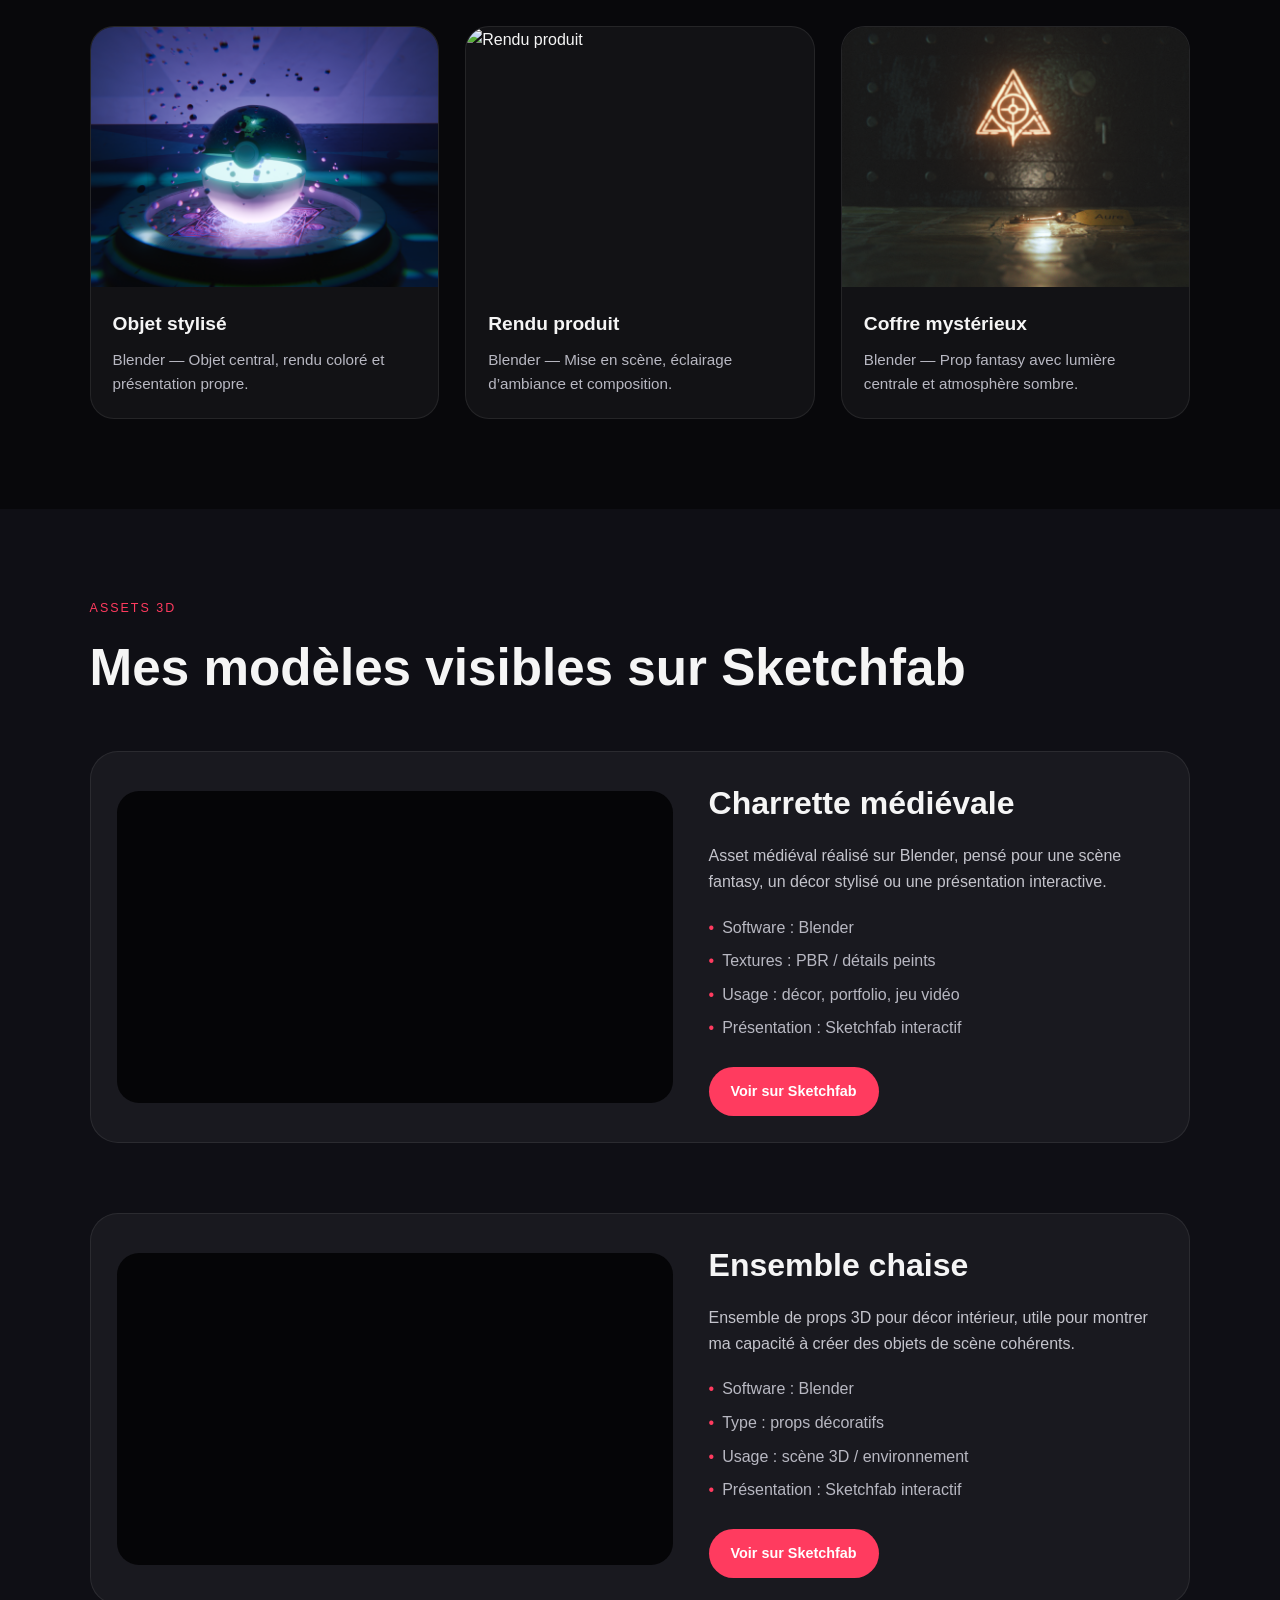
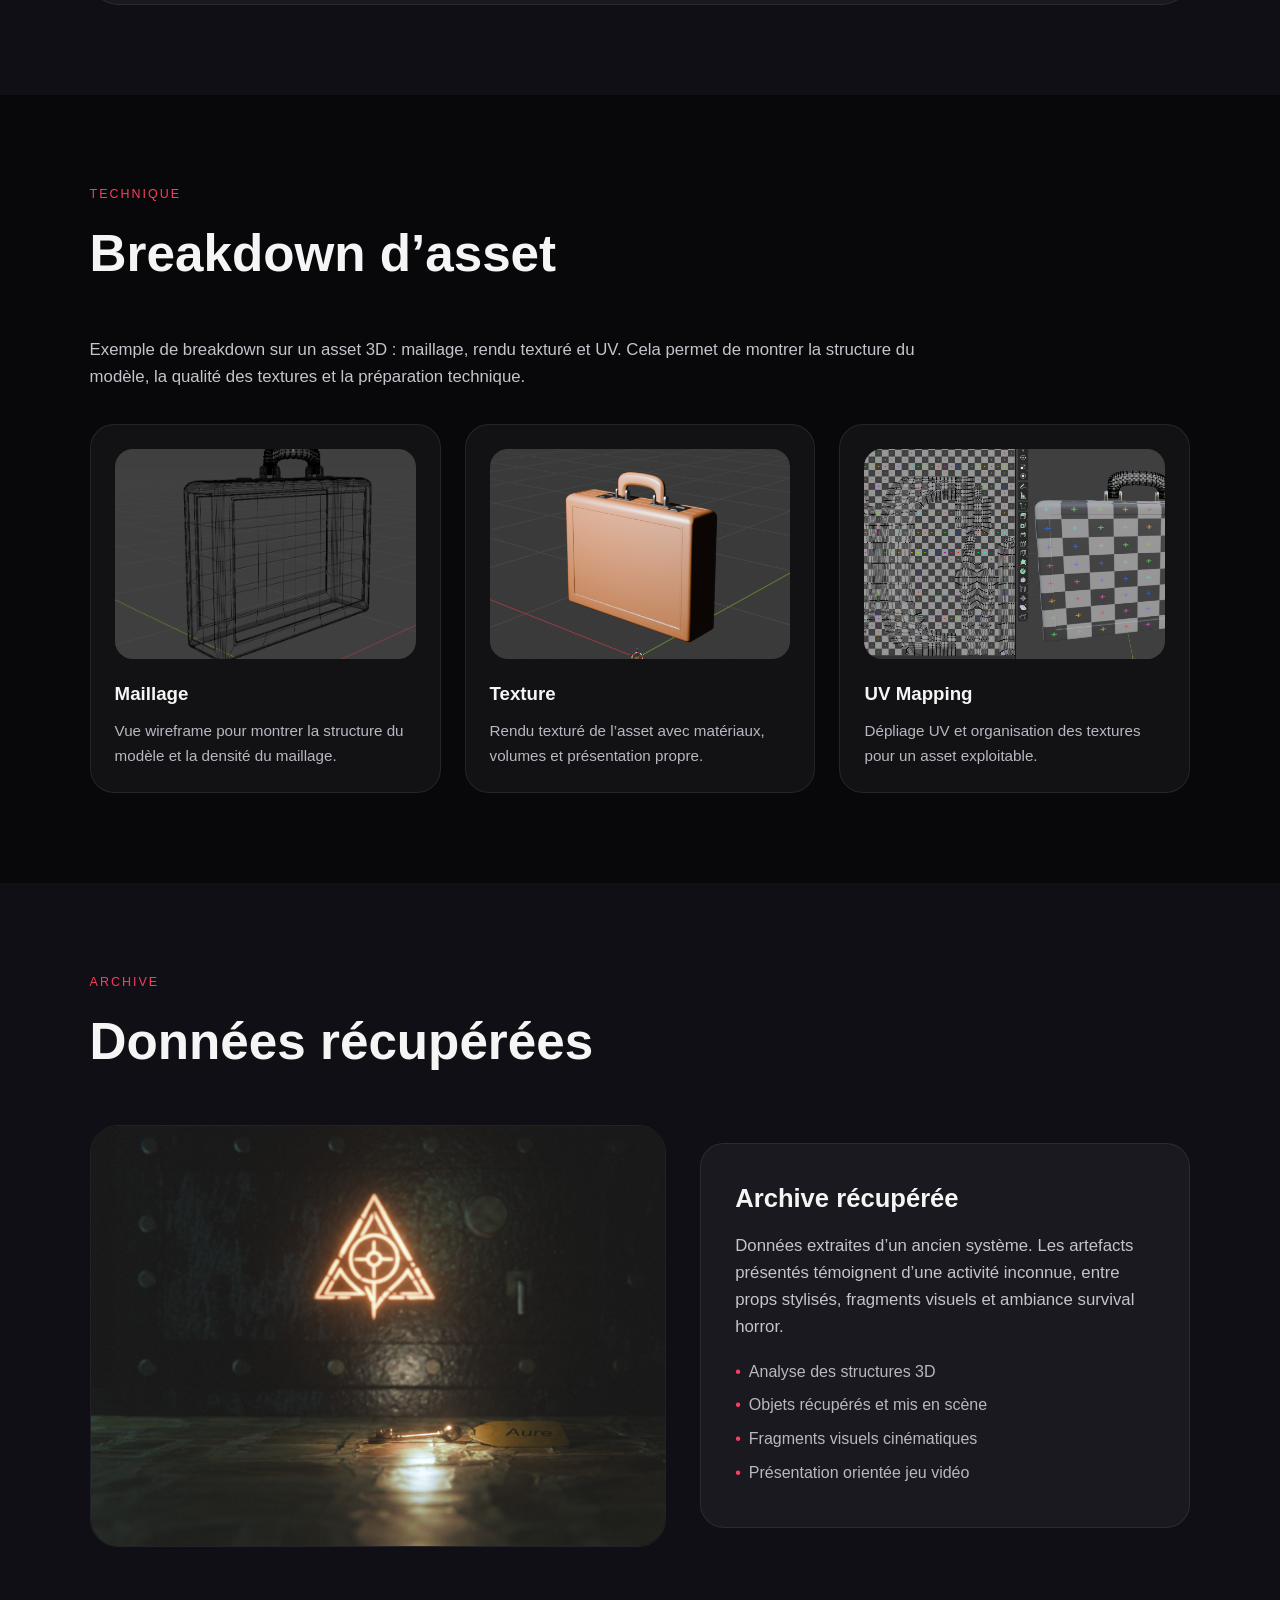
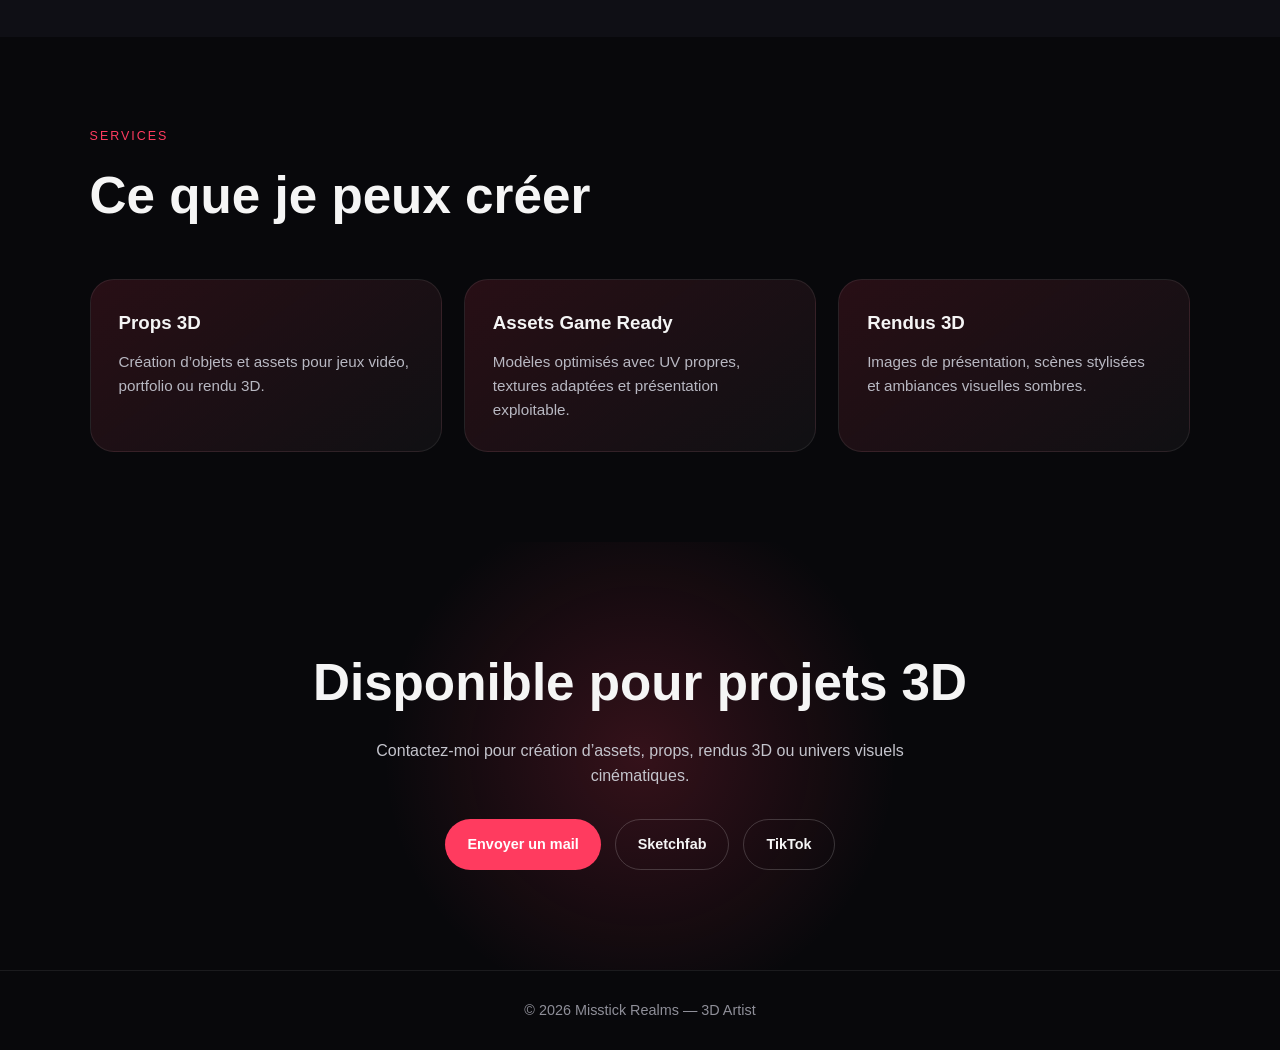
==== commit d9aa86c5: "Update portfolio description and navigation links" ====
--- a/index.html
+++ b/index.html
@@ -5,9 +5,12 @@
   <meta name="viewport" content="width=device-width, initial-scale=1.0" />
 
   <title>Misstick Realms — 3D Artist</title>
-  <meta name="description" content="Portfolio 3D de Misstick Realms : props 3D, assets game ready, rendus Blender et impression 3D.">
+  <meta name="description" content="Portfolio 3D de Misstick Realms : props 3D, assets game ready, rendus Blender et univers sombres cinématiques.">
 
   <link rel="stylesheet" href="style.css">
+
+  <!-- Polices -->
+  <link href="https://fonts.googleapis.com/css2?family=Orbitron:wght@400;600;700&family=Share+Tech+Mono&display=swap" rel="stylesheet">
 </head>
 
 <body>
@@ -22,7 +25,7 @@
       <a href="#rendus">Rendus</a>
       <a href="#assets">Assets</a>
       <a href="#breakdown">Breakdown</a>
-      <a href="#prints">Impression 3D</a>
+      <a href="#archive">Archive</a>
       <a href="#services">Services</a>
       <a href="#contact">Contact</a>
     </nav>
@@ -37,6 +40,12 @@
 
       <h1>3D Artist — Props & Assets Game Ready</h1>
 
+      <p class="terminal-line">
+        &gt; SYSTEM INITIALIZED<br>
+        &gt; ARCHIVE LOADED<br>
+        &gt; ACCESS GRANTED
+      </p>
+
       <p class="hero-text">
         Spécialisé dans la création de props stylisés, d’assets optimisés pour jeux vidéo
         et de rendus 3D avec une ambiance sombre, mystérieuse et cinématique.
@@ -111,7 +120,6 @@
     </div>
 
     <div class="asset-list">
-
       <div class="asset-card">
         <div class="sketchfab-embed">
           <iframe
@@ -177,74 +185,73 @@
           </a>
         </div>
       </div>
-
     </div>
   </section>
 
   <!-- BREAKDOWN -->
-<section id="breakdown" class="section">
-  <div class="section-title">
-    <p>Technique</p>
-    <h2>Breakdown d’asset</h2>
-  </div>
-
-  <div class="breakdown-intro">
-    <p>
-      Exemple de breakdown sur un asset 3D : maillage, rendu texturé et UV.
-      Cela permet de montrer la structure du modèle, la qualité des textures et la préparation technique.
-    </p>
-  </div>
-
-  <div class="breakdown-grid">
-    <article class="breakdown-card">
-      <img src="rendu/Valise_maillage.png" alt="Breakdown valise - maillage">
-      <h3>Maillage</h3>
-      <p>Vue wireframe pour montrer la structure du modèle et la densité du maillage.</p>
-    </article>
-
-    <article class="breakdown-card">
-      <img src="rendu/Valise_texture.png" alt="Breakdown valise - texture">
-      <h3>Texture</h3>
-      <p>Rendu texturé de l’asset avec matériaux, volumes et présentation propre.</p>
-    </article>
-
-    <article class="breakdown-card">
-      <img src="rendu/Valise_uv.png" alt="Breakdown valise - UV">
-      <h3>UV Mapping</h3>
-      <p>Dépliage UV et organisation des textures pour un asset exploitable.</p>
-    </article>
-  </div>
-</section>
-
- <!-- PROTOTYPAGE & IMPRESSION 3D -->
-<section id="prints" class="section dark">
-  <div class="section-title">
-    <p>Prototypage</p>
-    <h2>Impression 3D & objets physiques</h2>
-  </div>
-
-  <div class="print-layout clean-print">
-    <div class="print-image">
-      <img src="rendu/bateau.jpg" alt="Bateau imprimé en 3D">
-    </div>
-
-    <div class="print-box">
-      <h3>Du modèle 3D à l’objet réel</h3>
-
+  <section id="breakdown" class="section">
+    <div class="section-title">
+      <p>Technique</p>
+      <h2>Breakdown d’asset</h2>
+    </div>
+
+    <div class="breakdown-intro">
       <p>
-        Je réalise également des impressions 3D pour tester mes modèles,
-        créer des objets physiques et produire des prototypes simples.
+        Exemple de breakdown sur un asset 3D : maillage, rendu texturé et UV.
+        Cela permet de montrer la structure du modèle, la qualité des textures et la préparation technique.
       </p>
-
-      <ul>
-        <li>Tests de formes et volumes</li>
-        <li>Objets décoratifs</li>
-        <li>Prototypes simples</li>
-        <li>Préparation de modèles imprimables</li>
-      </ul>
-    </div>
-  </div>
-</section>
+    </div>
+
+    <div class="breakdown-grid">
+      <article class="breakdown-card">
+        <img src="rendu/Valise_maillage.png" alt="Breakdown valise - maillage">
+        <h3>Maillage</h3>
+        <p>Vue wireframe pour montrer la structure du modèle et la densité du maillage.</p>
+      </article>
+
+      <article class="breakdown-card">
+        <img src="rendu/Valise_texture.png" alt="Breakdown valise - texture">
+        <h3>Texture</h3>
+        <p>Rendu texturé de l’asset avec matériaux, volumes et présentation propre.</p>
+      </article>
+
+      <article class="breakdown-card">
+        <img src="rendu/Valise_uv.png" alt="Breakdown valise - UV">
+        <h3>UV Mapping</h3>
+        <p>Dépliage UV et organisation des textures pour un asset exploitable.</p>
+      </article>
+    </div>
+  </section>
+
+  <!-- ARCHIVE -->
+  <section id="archive" class="section dark archive-section">
+    <div class="section-title">
+      <p>Archive</p>
+      <h2>Données récupérées</h2>
+    </div>
+
+    <div class="print-layout clean-print">
+      <div class="print-image">
+        <img src="rendu/coffre.png" alt="Archive mystérieuse">
+      </div>
+
+      <div class="print-box">
+        <h3>Archive récupérée</h3>
+
+        <p>
+          Données extraites d’un ancien système. Les artefacts présentés témoignent
+          d’une activité inconnue, entre props stylisés, fragments visuels et ambiance survival horror.
+        </p>
+
+        <ul>
+          <li>Analyse des structures 3D</li>
+          <li>Objets récupérés et mis en scène</li>
+          <li>Fragments visuels cinématiques</li>
+          <li>Présentation orientée jeu vidéo</li>
+        </ul>
+      </div>
+    </div>
+  </section>
 
   <!-- SERVICES -->
   <section id="services" class="section">
@@ -271,28 +278,28 @@
     </div>
   </section>
 
- <!-- CONTACT -->
-<section id="contact" class="contact">
-  <h2>Disponible pour projets 3D</h2>
-
-  <p>
-    Contactez-moi pour création d’assets, props, rendus 3D ou impressions personnalisées.
-  </p>
-
-  <div class="contact-buttons">
-    <a href="mailto:misstickrealms@gmail.com" class="btn primary">
-      Envoyer un mail
-    </a>
-
-    <a href="https://sketchfab.com/Misstick" target="_blank" class="btn secondary">
-      Sketchfab
-    </a>
-
-    <a href="https://www.tiktok.com/@misstick.realms" target="_blank" class="btn secondary">
-      TikTok
-    </a>
-  </div>
-</section>
+  <!-- CONTACT -->
+  <section id="contact" class="contact">
+    <h2>Disponible pour projets 3D</h2>
+
+    <p>
+      Contactez-moi pour création d’assets, props, rendus 3D ou univers visuels cinématiques.
+    </p>
+
+    <div class="contact-buttons">
+      <a href="mailto:misstickrealms@gmail.com" class="btn primary">
+        Envoyer un mail
+      </a>
+
+      <a href="https://sketchfab.com/Misstick" target="_blank" class="btn secondary">
+        Sketchfab
+      </a>
+
+      <a href="https://www.tiktok.com/@misstick.realms" target="_blank" class="btn secondary">
+        TikTok
+      </a>
+    </div>
+  </section>
 
   <footer>
     <p>© 2026 Misstick Realms — 3D Artist</p>
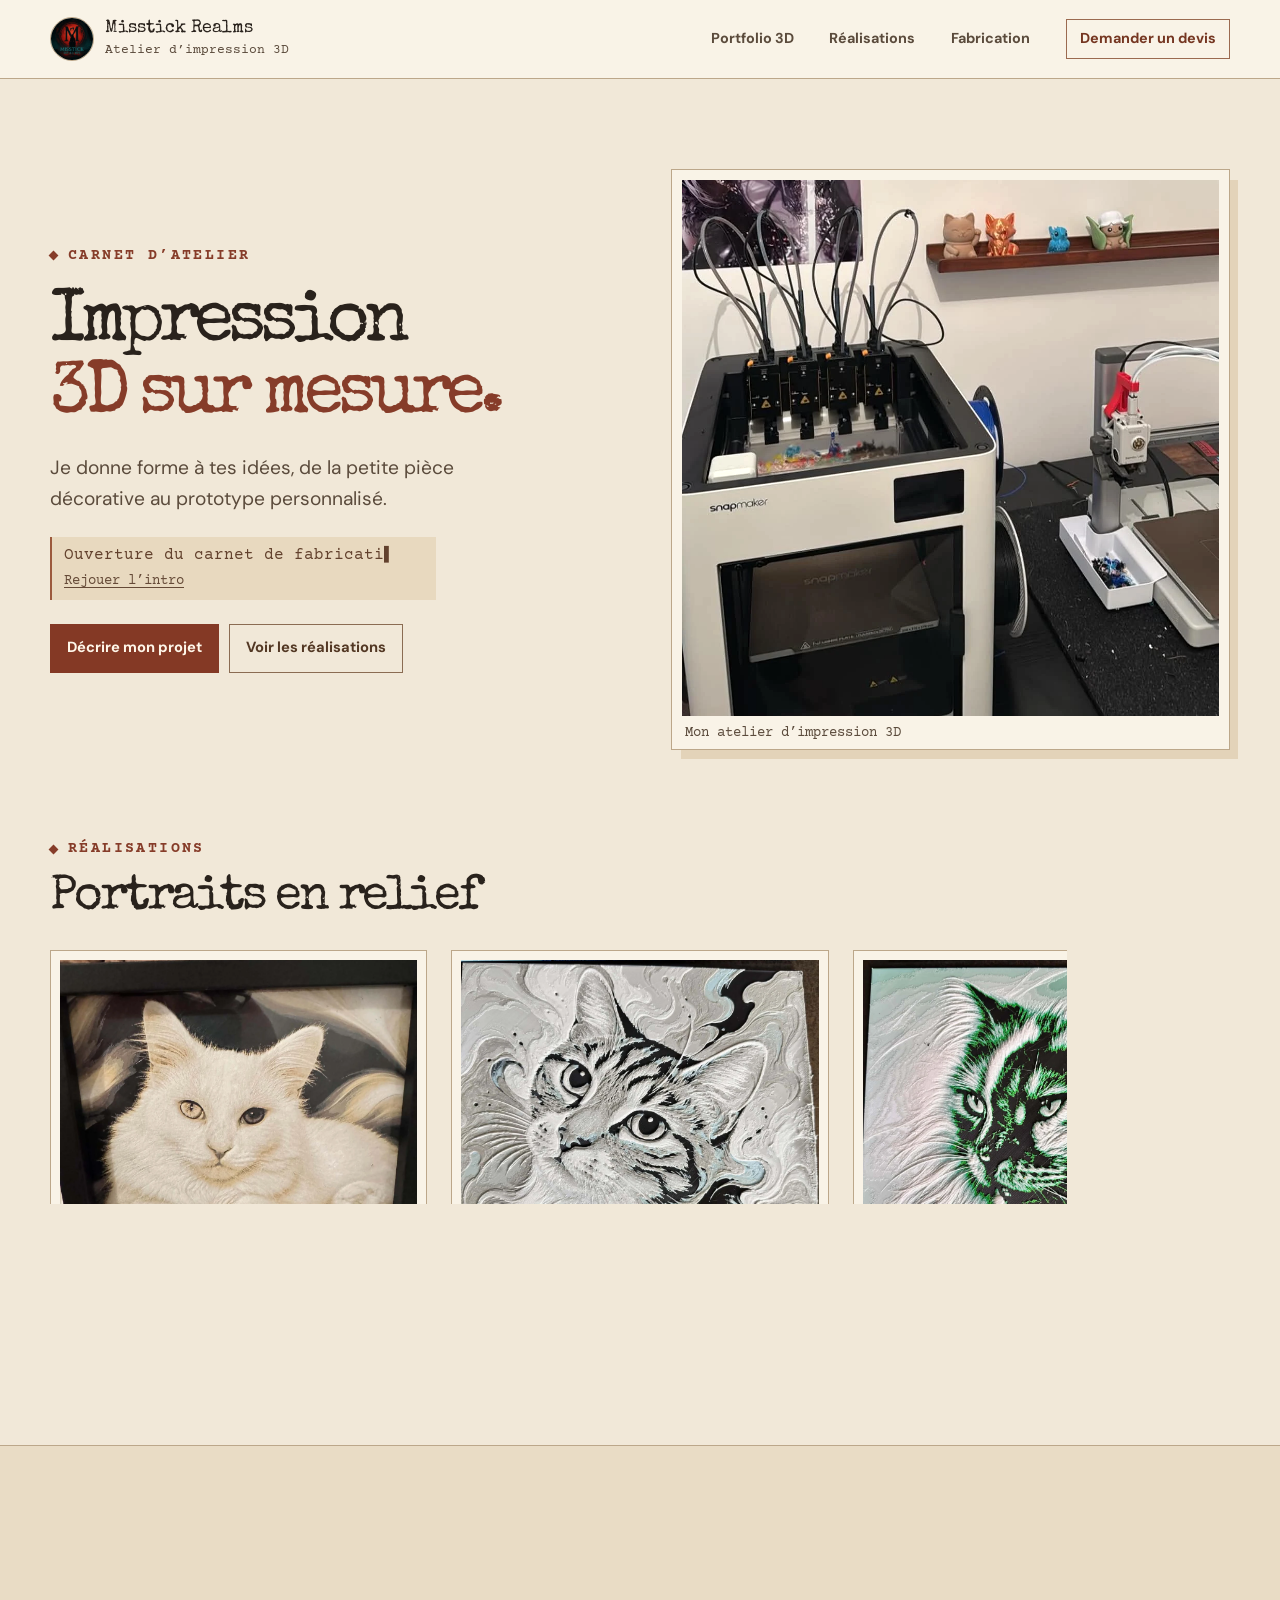
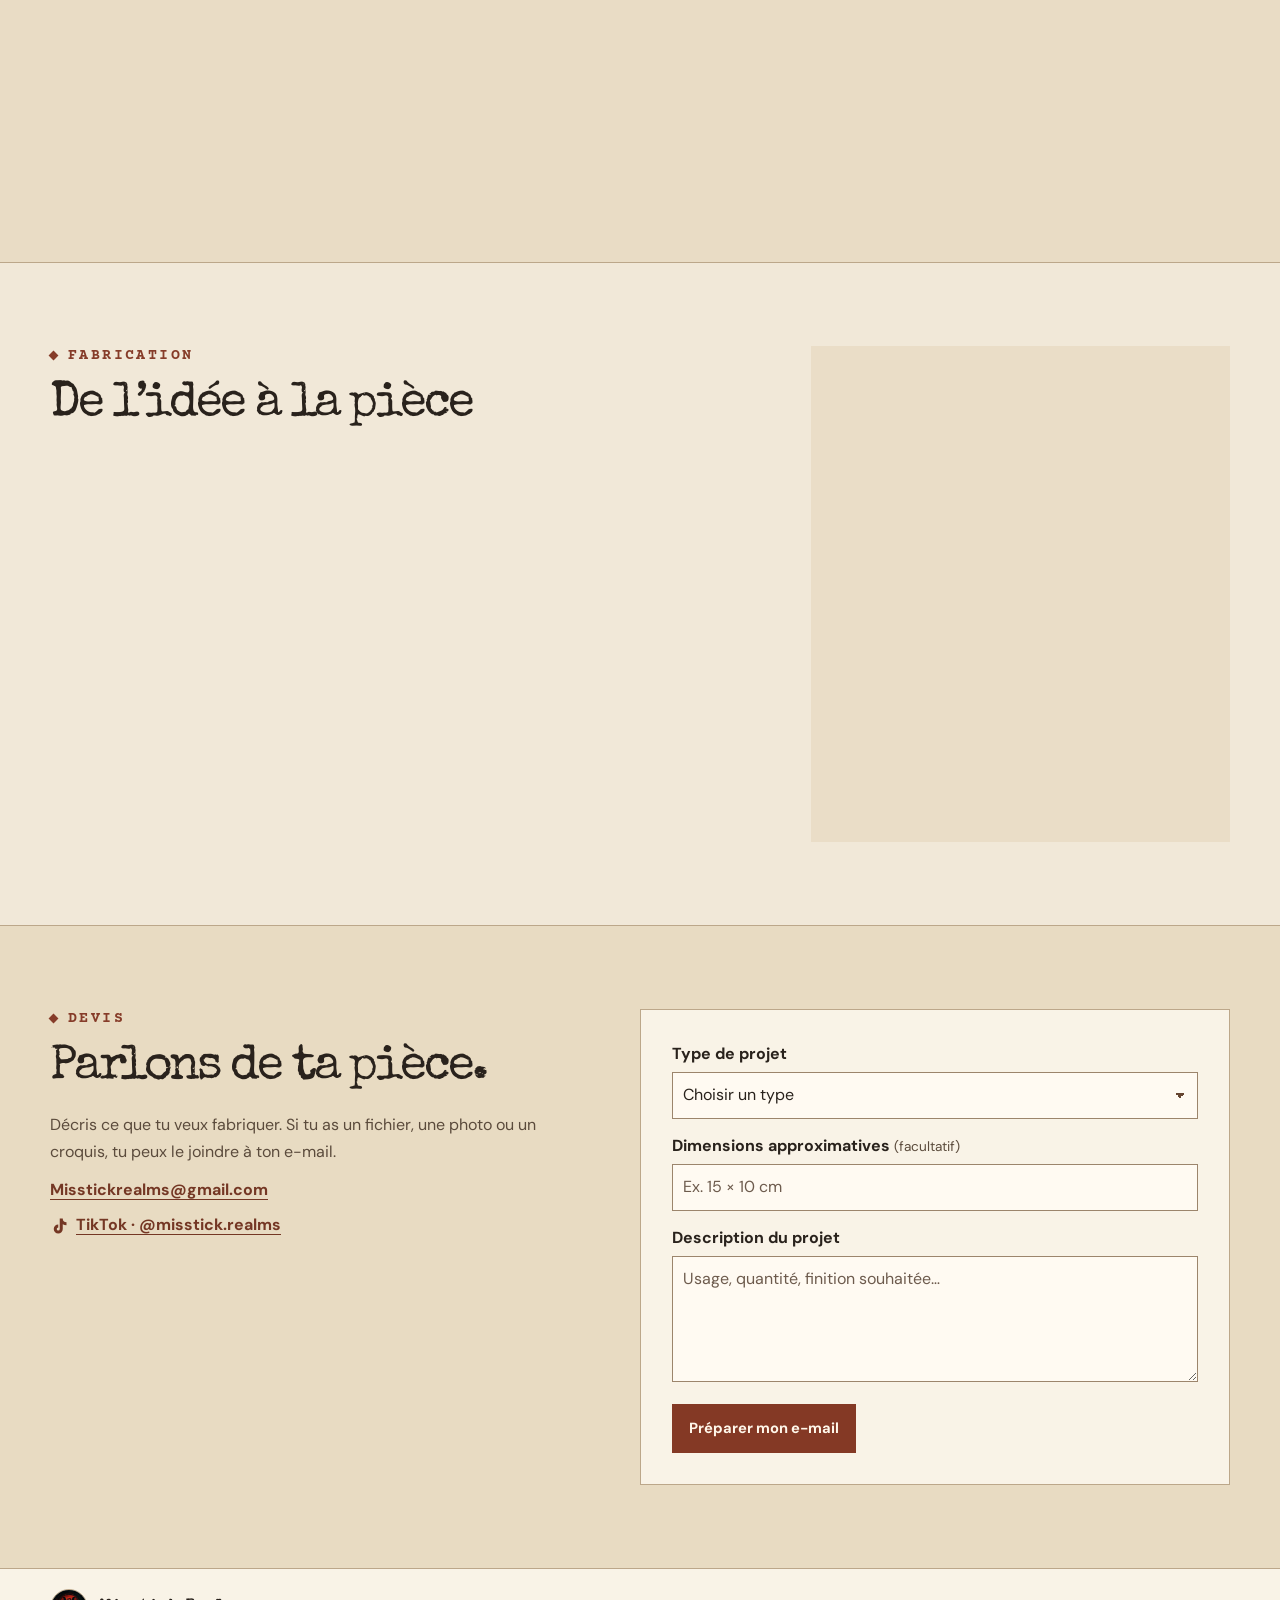
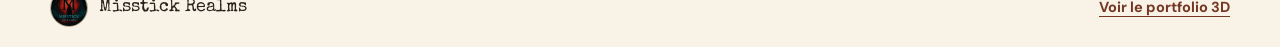
==== commit f5ec7201: "Add files via upload" ====
--- a/index.html
+++ b/index.html
@@ -1,310 +1,179 @@
-<!DOCTYPE html>
+<!doctype html>
 <html lang="fr">
 <head>
-  <meta charset="UTF-8" />
-  <meta name="viewport" content="width=device-width, initial-scale=1.0" />
-
-  <title>Misstick Realms — 3D Artist</title>
-  <meta name="description" content="Portfolio 3D de Misstick Realms : props 3D, assets game ready, rendus Blender et univers sombres cinématiques.">
-
-  <link rel="stylesheet" href="style.css">
-
-  <!-- Polices -->
-  <link href="https://fonts.googleapis.com/css2?family=Orbitron:wght@400;600;700&family=Share+Tech+Mono&display=swap" rel="stylesheet">
+  <meta charset="utf-8">
+  <meta name="viewport" content="width=device-width, initial-scale=1">
+  <meta name="theme-color" content="#f0e5d0">
+  <meta name="description" content="Atelier d’impression 3D Misstick Realms. Pièces décoratives, prototypes et objets personnalisés, du modèle numérique à l’objet.">
+  <title>Misstick Realms — Impression 3D sur mesure</title>
+  <link rel="icon" href="assets/logo.webp" type="image/webp">
+  <link rel="preconnect" href="https://fonts.googleapis.com">
+  <link rel="preconnect" href="https://fonts.gstatic.com" crossorigin>
+  <link rel="stylesheet" href="https://fonts.googleapis.com/css2?family=Courier+Prime:wght@400;700&family=DM+Sans:wght@400;500;600;700&family=Special+Elite&display=swap">
+  <link rel="stylesheet" href="styles.css">
+  <script src="atelier-motion.js" defer></script>
+  <script src="quote.js" defer></script>
 </head>
-
-<body>
-
-  <header class="navbar">
-    <a href="#" class="logo">
-      <img src="logo/logo.png" alt="Logo Misstick Realms">
-      <span>Misstick Realms</span>
-    </a>
-
-    <nav class="nav-links">
-      <a href="#rendus">Rendus</a>
-      <a href="#assets">Assets</a>
-      <a href="#breakdown">Breakdown</a>
-      <a href="#archive">Archive</a>
-      <a href="#services">Services</a>
-      <a href="#contact">Contact</a>
-    </nav>
-
-    <button class="menu-btn" aria-label="Ouvrir le menu">☰</button>
+<body id="accueil">
+  <a class="skip-link" href="#contenu">Aller au contenu</a>
+  <header class="header">
+    <div class="shell header-inner">
+      <a class="brand" href="#accueil">
+        <img src="assets/logo.webp" width="44" height="44" alt="">
+        <span>Misstick Realms <small>Atelier d’impression 3D</small></span>
+      </a>
+      <nav aria-label="Navigation principale">
+        <a href="https://misstick-realms-gothique.fuzzylorikeet1.chatgpt.site/">Portfolio 3D</a>
+        <a href="#realisations">Réalisations</a>
+        <a href="#fabrication">Fabrication</a>
+        <a class="nav-quote" href="#devis">Demander un devis</a>
+      </nav>
+    </div>
   </header>
 
-  <!-- HERO -->
-  <section class="hero">
-    <div class="hero-content">
-      <p class="tag">Blender Artist — Props, Assets & Rendus 3D</p>
-
-      <h1>3D Artist — Props & Assets Game Ready</h1>
-
-      <p class="terminal-line">
-        &gt; SYSTEM INITIALIZED<br>
-        &gt; ARCHIVE LOADED<br>
-        &gt; ACCESS GRANTED
-      </p>
-
-      <p class="hero-text">
-        Spécialisé dans la création de props stylisés, d’assets optimisés pour jeux vidéo
-        et de rendus 3D avec une ambiance sombre, mystérieuse et cinématique.
-      </p>
-
-      <div class="hero-buttons">
-        <a href="#assets" class="btn primary">Voir mes assets</a>
-        <a href="#contact" class="btn secondary">Travaillons ensemble</a>
-      </div>
-    </div>
-
-    <div class="hero-image">
-      <img src="rendu/capsule.png" alt="Rendu principal capsule glacée">
-    </div>
-  </section>
-
-  <!-- RENDUS 3D -->
-  <section id="rendus" class="section">
-    <div class="section-title">
-      <p>Portfolio</p>
-      <h2>Mes rendus 3D</h2>
-    </div>
-
-    <div class="grid">
-      <article class="card featured-card">
-        <img src="rendu/cellules.png" alt="Rendu cellules">
-        <div class="card-content">
-          <h3>Cellules</h3>
-          <p>Blender — Lighting, shading & composition cinématique.</p>
+  <main id="contenu">
+    <section class="shell hero" aria-labelledby="hero-title">
+      <div class="hero-copy">
+        <p class="eyebrow">Carnet d’atelier</p>
+        <h1 id="hero-title">Impression <span>3D sur mesure.</span></h1>
+        <p class="lead">Je donne forme à tes idées, de la petite pièce décorative au prototype personnalisé.</p>
+        <div class="intro-note">
+          <p class="typed-message" data-typewriter>Ouverture du carnet de fabrication…</p>
+          <button class="replay" type="button" hidden data-replay>Rejouer l’intro</button>
         </div>
-      </article>
-
-      <article class="card">
-        <img src="rendu/epee.png" alt="Rendu épée magique">
-        <div class="card-content">
-          <h3>Épée magique</h3>
-          <p>Blender — Prop fantasy, lumière dramatique et ambiance sombre.</p>
-        </div>
-      </article>
-
-      <article class="card">
-        <img src="rendu/poke.png" alt="Rendu objet stylisé">
-        <div class="card-content">
-          <h3>Objet stylisé</h3>
-          <p>Blender — Objet central, rendu coloré et présentation propre.</p>
-        </div>
-      </article>
-
-      <article class="card">
-        <img src="rendu/prod.png" alt="Rendu produit">
-        <div class="card-content">
-          <h3>Rendu produit</h3>
-          <p>Blender — Mise en scène, éclairage d’ambiance et composition.</p>
-        </div>
-      </article>
-
-      <article class="card">
-        <img src="rendu/coffre.png" alt="Rendu coffre mystérieux">
-        <div class="card-content">
-          <h3>Coffre mystérieux</h3>
-          <p>Blender — Prop fantasy avec lumière centrale et atmosphère sombre.</p>
-        </div>
-      </article>
-    </div>
-  </section>
-
-  <!-- ASSETS SKETCHFAB -->
-  <section id="assets" class="section dark">
-    <div class="section-title">
-      <p>Assets 3D</p>
-      <h2>Mes modèles visibles sur Sketchfab</h2>
-    </div>
-
-    <div class="asset-list">
-      <div class="asset-card">
-        <div class="sketchfab-embed">
-          <iframe
-            title="Misstick Charrette"
-            frameborder="0"
-            allowfullscreen
-            mozallowfullscreen="true"
-            webkitallowfullscreen="true"
-            allow="autoplay; fullscreen; xr-spatial-tracking"
-            src="https://sketchfab.com/models/15ff65707404481cab5d9d9989e6b5a0/embed">
-          </iframe>
-        </div>
-
-        <div class="asset-info">
-          <h3>Charrette médiévale</h3>
-          <p>
-            Asset médiéval réalisé sur Blender, pensé pour une scène fantasy, un décor stylisé
-            ou une présentation interactive.
-          </p>
-
-          <ul>
-            <li>Software : Blender</li>
-            <li>Textures : PBR / détails peints</li>
-            <li>Usage : décor, portfolio, jeu vidéo</li>
-            <li>Présentation : Sketchfab interactif</li>
-          </ul>
-
-          <a href="https://sketchfab.com/3d-models/misstick-charrette-15ff65707404481cab5d9d9989e6b5a0" target="_blank" class="btn primary">
-            Voir sur Sketchfab
-          </a>
+        <div class="actions">
+          <a class="button button-primary" href="#devis">Décrire mon projet</a>
+          <a class="button button-outline" href="#realisations">Voir les réalisations</a>
         </div>
       </div>
+      <figure class="hero-photo">
+        <div><img src="assets/atelier-imprimantes.webp" width="1040" height="1848" fetchpriority="high" alt="Deux imprimantes 3D sur l’établi, sous une étagère de petites figurines colorées"></div>
+        <figcaption>Mon atelier d’impression 3D</figcaption>
+      </figure>
+    </section>
 
-      <div class="asset-card">
-        <div class="sketchfab-embed">
-          <iframe
-            title="Ensemble chaise"
-            frameborder="0"
-            allowfullscreen
-            mozallowfullscreen="true"
-            webkitallowfullscreen="true"
-            allow="autoplay; fullscreen; xr-spatial-tracking"
-            src="https://sketchfab.com/models/a83287da28b44d74a37ad2fe98fa6711/embed">
-          </iframe>
-        </div>
+    <section class="shell gallery" id="realisations" aria-labelledby="gallery-title">
+      <p class="eyebrow">Réalisations</p>
+      <h2 id="gallery-title">Portraits en relief</h2>
+      <div class="gallery-grid" data-reveal>
+        <figure class="gallery-print">
+          <div class="print-photo">
+            <img src="assets/portrait-chat-encadre.webp" width="1200" height="1600" alt="Portrait en relief d’un chat blanc aux yeux de couleurs différentes, dans un cadre noir" loading="lazy">
+          </div>
+          <figcaption>Chat blanc encadré</figcaption>
+        </figure>
+        <figure class="gallery-print">
+          <div class="print-photo print-photo-blue">
+            <img src="assets/portrait-chat-bleu.webp" width="1200" height="1600" alt="Portrait de chat tigré en relief, avec des touches bleu pâle" loading="lazy">
+          </div>
+          <figcaption>Portrait aux nuances bleues</figcaption>
+        </figure>
+        <figure class="gallery-print">
+          <div class="print-photo print-photo-green">
+            <img src="assets/portrait-chat-vert.webp" width="1200" height="1600" alt="Portrait de chat en relief, en vert, blanc et noir" loading="lazy">
+          </div>
+          <figcaption>Portrait aux accents verts</figcaption>
+        </figure>
+      </div>
+    </section>
 
-        <div class="asset-info">
-          <h3>Ensemble chaise</h3>
-          <p>
-            Ensemble de props 3D pour décor intérieur, utile pour montrer ma capacité à créer
-            des objets de scène cohérents.
-          </p>
-
-          <ul>
-            <li>Software : Blender</li>
-            <li>Type : props décoratifs</li>
-            <li>Usage : scène 3D / environnement</li>
-            <li>Présentation : Sketchfab interactif</li>
-          </ul>
-
-          <a href="https://sketchfab.com/3d-models/ensemble-chaise-bou-a83287da28b44d74a37ad2fe98fa6711" target="_blank" class="btn primary">
-            Voir sur Sketchfab
-          </a>
+    <section class="section works" id="creations" aria-labelledby="works-title">
+      <div class="shell">
+        <h2 id="works-title" data-reveal>Ce qu’on peut fabriquer</h2>
+        <div class="works-grid">
+          <article data-reveal>
+            <h3>Décoration &amp; maquettes</h3>
+            <p>Des reliefs muraux, des éléments de diorama ou des miniatures à exposer.</p>
+          </article>
+          <article data-reveal>
+            <h3>Objets personnalisés</h3>
+            <p>Des objets, plaques ou cadeaux dessinés à partir de ton idée, de tes dimensions ou d’un modèle fourni.</p>
+          </article>
+          <article data-reveal>
+            <h3>Prototypes</h3>
+            <p>Une première version physique pour vérifier la taille, la prise en main ou l’assemblage d’une pièce.</p>
+          </article>
         </div>
       </div>
+    </section>
+
+    <section class="section" id="fabrication" aria-labelledby="process-title">
+      <div class="shell process">
+        <div>
+          <p class="eyebrow">Fabrication</p>
+          <h2 id="process-title">De l’idée à la pièce</h2>
+          <ol class="steps" data-reveal>
+            <li><h3>Définir le projet</h3><p>Tu me décris la pièce, son usage et ses dimensions. Un croquis ou un fichier 3D aide à préciser la demande.</p></li>
+            <li><h3>Préparer le modèle</h3><p>Je vérifie le fichier ou je modélise la pièce. On choisit la matière et la finition en fonction de l’usage.</p></li>
+            <li><h3>Imprimer la pièce</h3><p>Une fois le projet et le devis validés, la fabrication peut commencer.</p></li>
+          </ol>
+        </div>
+        <aside class="material-note" data-reveal aria-labelledby="materials-title">
+          <h3 id="materials-title">Choisir la matière</h3>
+          <dl>
+            <div><dt>PLA</dt><dd>Décoration, maquettes et prototypes visuels.</dd></div>
+            <div><dt>PETG</dt><dd>Pièces pour lesquelles on recherche davantage de souplesse et de résistance aux chocs.</dd></div>
+            <div><dt>TPU</dt><dd>Pour les pièces qui doivent rester souples.</dd></div>
+            <div><dt>ASA</dt><dd>Pour les pièces d’extérieur exposées aux UV.</dd></div>
+            <div><dt>ABS</dt><dd>Pour les pièces rigides qui doivent résister à la chaleur.</dd></div>
+          </dl>
+        </aside>
+      </div>
+    </section>
+
+    <section class="section quote" id="devis" aria-labelledby="quote-title">
+      <div class="shell quote-layout">
+        <div>
+          <p class="eyebrow">Devis</p>
+          <h2 id="quote-title">Parlons de ta pièce.</h2>
+          <p>Décris ce que tu veux fabriquer. Si tu as un fichier, une photo ou un croquis, tu peux le joindre à ton e-mail.</p>
+          <div class="contact-links">
+            <a class="text-link" href="mailto:Misstickrealms@gmail.com">Misstickrealms@gmail.com</a>
+            <a class="text-link tiktok-link" href="https://www.tiktok.com/@misstick.realms" target="_blank" rel="noopener">
+              <svg width="18" height="18" viewBox="0 0 24 24" fill="currentColor" aria-hidden="true" focusable="false"><path d="M13 2h4a5 5 0 0 0 5 5v4a9 9 0 0 1-5-1.5V16a6 6 0 1 1-6-6v4a2 2 0 1 0 2 2V2Z"/></svg>
+              <span>TikTok · @misstick.realms</span>
+            </a>
+          </div>
+        </div>
+        <form id="quote-form" class="quote-form" hidden>
+          <div>
+            <label for="kind">Type de projet</label>
+            <select id="kind" name="kind" required>
+              <option value="">Choisir un type</option>
+              <option>Décoration ou maquette</option>
+              <option>Objet personnalisé</option>
+              <option>Prototype</option>
+              <option>Autre</option>
+            </select>
+          </div>
+          <div>
+            <label for="size">Dimensions approximatives <span>(facultatif)</span></label>
+            <input id="size" name="size" type="text" maxlength="120" placeholder="Ex. 15 × 10 cm">
+          </div>
+          <div>
+            <label for="description">Description du projet</label>
+            <textarea id="description" name="description" rows="4" maxlength="1600" required placeholder="Usage, quantité, finition souhaitée…"></textarea>
+          </div>
+          <button class="button button-primary" type="submit">Préparer mon e-mail</button>
+          <div class="draft" id="draft" hidden>
+            <label for="draft-text">Brouillon de la demande</label>
+            <textarea id="draft-text" rows="7" readonly></textarea>
+            <a class="text-link" id="open-mail" href="mailto:Misstickrealms@gmail.com">Ouvrir dans ma messagerie</a>
+            <p>Tu peux aussi copier le brouillon ci-dessus.</p>
+          </div>
+        </form>
+      </div>
+    </section>
+  </main>
+
+  <footer class="footer">
+    <div class="shell footer-inner">
+      <a class="brand" href="#accueil">
+        <img src="assets/logo.webp" width="38" height="38" alt="">
+        <span>Misstick Realms</span>
+      </a>
+      <a class="text-link" href="https://misstick-realms-gothique.fuzzylorikeet1.chatgpt.site/">Voir le portfolio 3D</a>
     </div>
-  </section>
-
-  <!-- BREAKDOWN -->
-  <section id="breakdown" class="section">
-    <div class="section-title">
-      <p>Technique</p>
-      <h2>Breakdown d’asset</h2>
-    </div>
-
-    <div class="breakdown-intro">
-      <p>
-        Exemple de breakdown sur un asset 3D : maillage, rendu texturé et UV.
-        Cela permet de montrer la structure du modèle, la qualité des textures et la préparation technique.
-      </p>
-    </div>
-
-    <div class="breakdown-grid">
-      <article class="breakdown-card">
-        <img src="rendu/Valise_maillage.png" alt="Breakdown valise - maillage">
-        <h3>Maillage</h3>
-        <p>Vue wireframe pour montrer la structure du modèle et la densité du maillage.</p>
-      </article>
-
-      <article class="breakdown-card">
-        <img src="rendu/Valise_texture.png" alt="Breakdown valise - texture">
-        <h3>Texture</h3>
-        <p>Rendu texturé de l’asset avec matériaux, volumes et présentation propre.</p>
-      </article>
-
-      <article class="breakdown-card">
-        <img src="rendu/Valise_uv.png" alt="Breakdown valise - UV">
-        <h3>UV Mapping</h3>
-        <p>Dépliage UV et organisation des textures pour un asset exploitable.</p>
-      </article>
-    </div>
-  </section>
-
-  <!-- ARCHIVE -->
-  <section id="archive" class="section dark archive-section">
-    <div class="section-title">
-      <p>Archive</p>
-      <h2>Données récupérées</h2>
-    </div>
-
-    <div class="print-layout clean-print">
-      <div class="print-image">
-        <img src="rendu/coffre.png" alt="Archive mystérieuse">
-      </div>
-
-      <div class="print-box">
-        <h3>Archive récupérée</h3>
-
-        <p>
-          Données extraites d’un ancien système. Les artefacts présentés témoignent
-          d’une activité inconnue, entre props stylisés, fragments visuels et ambiance survival horror.
-        </p>
-
-        <ul>
-          <li>Analyse des structures 3D</li>
-          <li>Objets récupérés et mis en scène</li>
-          <li>Fragments visuels cinématiques</li>
-          <li>Présentation orientée jeu vidéo</li>
-        </ul>
-      </div>
-    </div>
-  </section>
-
-  <!-- SERVICES -->
-  <section id="services" class="section">
-    <div class="section-title">
-      <p>Services</p>
-      <h2>Ce que je peux créer</h2>
-    </div>
-
-    <div class="services-grid">
-      <div class="service">
-        <h3>Props 3D</h3>
-        <p>Création d’objets et assets pour jeux vidéo, portfolio ou rendu 3D.</p>
-      </div>
-
-      <div class="service">
-        <h3>Assets Game Ready</h3>
-        <p>Modèles optimisés avec UV propres, textures adaptées et présentation exploitable.</p>
-      </div>
-
-      <div class="service">
-        <h3>Rendus 3D</h3>
-        <p>Images de présentation, scènes stylisées et ambiances visuelles sombres.</p>
-      </div>
-    </div>
-  </section>
-
-  <!-- CONTACT -->
-  <section id="contact" class="contact">
-    <h2>Disponible pour projets 3D</h2>
-
-    <p>
-      Contactez-moi pour création d’assets, props, rendus 3D ou univers visuels cinématiques.
-    </p>
-
-    <div class="contact-buttons">
-      <a href="mailto:misstickrealms@gmail.com" class="btn primary">
-        Envoyer un mail
-      </a>
-
-      <a href="https://sketchfab.com/Misstick" target="_blank" class="btn secondary">
-        Sketchfab
-      </a>
-
-      <a href="https://www.tiktok.com/@misstick.realms" target="_blank" class="btn secondary">
-        TikTok
-      </a>
-    </div>
-  </section>
-
-  <footer>
-    <p>© 2026 Misstick Realms — 3D Artist</p>
   </footer>
-
-  <script src="script.js"></script>
 </body>
 </html>
--- a/styles.css
+++ b/styles.css
@@ -0,0 +1,195 @@
+:root {
+  color-scheme: light;
+  --paper: #f1e8d8;
+  --light: #f9f3e7;
+  --ink: #29221c;
+  --muted: #5b4b3c;
+  --rust: #863c29;
+  --line: #bca78a;
+  --display: "Special Elite", "Courier New", monospace;
+  --mono: "Courier Prime", "Courier New", monospace;
+  --body: "DM Sans", system-ui, sans-serif;
+}
+
+*, *::before, *::after { box-sizing: border-box; }
+body { margin: 0; color: var(--ink); background: var(--paper); font: 1rem/1.65 var(--body); }
+img { display: block; max-width: 100%; }
+a { color: inherit; text-decoration: none; }
+button, input, textarea, select { font: inherit; color: inherit; }
+button { cursor: pointer; }
+figure, p, h1, h2, h3, dl, dd, ol { margin: 0; }
+[hidden] { display: none !important; }
+:focus-visible { outline: 2px solid var(--rust); outline-offset: 4px; }
+.shell { width: min(100% - 100px, 1216px); margin-inline: auto; }
+.skip-link { position: fixed; z-index: 5; top: 10px; left: 10px; padding: 7px 13px; background: var(--ink); color: var(--light); transform: translateY(-180%); }
+.skip-link:focus { transform: translateY(0); }
+.visually-hidden { position: absolute; width: 1px; height: 1px; overflow: hidden; clip-path: inset(50%); white-space: nowrap; }
+
+.header { border-bottom: 1px solid var(--line); background: var(--light); }
+.header-inner, .footer-inner { display: flex; align-items: center; justify-content: space-between; gap: 22px; min-height: 78px; }
+.brand { display: inline-flex; flex: none; align-items: center; gap: 11px; font: 400 1.1rem/1.1 var(--display); }
+.brand img { flex: none; border: 1px solid var(--line); border-radius: 50%; object-fit: cover; }
+.brand small { display: block; margin-top: 4px; color: var(--muted); font: 400 .83rem/1.18 var(--mono); }
+.header nav { display: flex; align-items: center; flex-wrap: wrap; gap: 9px clamp(16px, 2.8vw, 39px); color: var(--muted); font-size: .9rem; font-weight: 700; }
+.header nav a:hover { color: var(--rust); text-decoration: underline; text-underline-offset: 4px; }
+.header .nav-quote { border: 1px solid #9b6a50; color: #753621; padding: 7px 13px; }
+
+.hero {
+  display: grid;
+  grid-template-columns: minmax(0, 1.02fr) minmax(0, 1fr);
+  gap: clamp(24px, 4vw, 65px);
+  align-items: center;
+  padding-block: clamp(55px, 7vw, 102px);
+}
+.eyebrow {
+  display: flex;
+  align-items: center;
+  gap: 11px;
+  color: var(--rust);
+  font: 700 .94rem/1.3 var(--mono);
+  letter-spacing: .16em;
+  text-transform: uppercase;
+}
+.eyebrow::before { content: ""; width: 7px; height: 7px; background: currentColor; transform: rotate(45deg); }
+h1, h2, h3 { font-family: var(--display); font-weight: 400; }
+h1 {
+  margin-top: 24px;
+  font-size: clamp(2.6rem, 5.7vw, 5.45rem);
+  line-height: .99;
+  letter-spacing: -.084em;
+}
+h1 span { display: block; color: var(--rust); }
+h2 { margin-bottom: 17px; font-size: clamp(2rem, 3.8vw, 3.55rem); letter-spacing: -.064em; line-height: 1.13; }
+.eyebrow + h2 { margin-top: 12px; }
+h3 { font-size: clamp(1.2rem, 2.1vw, 1.55rem); letter-spacing: -.057em; line-height: 1.24; }
+.lead { max-width: 440px; margin-top: 18px; color: var(--muted); font-size: clamp(1.03rem, 1.6vw, 1.2rem); }
+.intro-note {
+  display: grid;
+  justify-items: start;
+  gap: 2px;
+  width: fit-content;
+  margin-top: 22px;
+  padding: 7px 12px 6px;
+  border-left: 2px solid #9c593c;
+  background: #e8d9bf;
+  color: #62412d;
+  font: 1rem/1.44 var(--mono);
+}
+.typed-message { min-height: 1.44em; }
+.typed-message[data-message] { display: grid; }
+.typed-message[data-message]::before { content: attr(data-message) "\00a0"; visibility: hidden; grid-area: 1 / 1; }
+.typed-message span[aria-hidden] { grid-area: 1 / 1; }
+.typed-message span[aria-hidden]::after { content: "\00a0 "; }
+.typed-message.is-typing span[aria-hidden]::after { content: "▌"; animation: caret .62s step-end 3; }
+.replay { padding: 2px 0; border: 0; background: none; color: #654a37; font-size: .9rem; text-decoration: underline; text-underline-offset: 3px; }
+.replay:hover { color: var(--ink); }
+@keyframes caret { 50% { opacity: 0; } }
+.revealed { animation: develop .48s ease-out both; }
+@keyframes develop { from { opacity: .7; transform: translateY(9px); } to { opacity: 1; transform: translateY(0); } }
+.actions { display: flex; flex-wrap: wrap; gap: 10px; margin-top: 24px; }
+.button {
+  display: inline-flex;
+  justify-content: center;
+  align-items: center;
+  min-height: 49px;
+  padding: 10px 16px;
+  border: 1px solid transparent;
+  font-size: .92rem;
+  font-weight: 700;
+  line-height: 1.2;
+  transition: background .2s, border-color .2s;
+}
+.button-primary { background: #843925; border-color: #843925; color: #fff7ea; }
+.button-primary:hover { background: #672b1b; border-color: #672b1b; }
+.button-outline { border-color: #8b6c53; color: #533824; }
+.button-outline:hover { background: #e6d5b9; border-color: #553c2c; }
+.hero-photo { padding: 10px 10px 0; border: 1px solid var(--line); background: var(--light); box-shadow: 9px 10px 0 -1px #e3d3b9; }
+.hero-photo div { overflow: hidden; aspect-ratio: 1; background: #e4d8c5; }
+.hero-photo img {
+  width: 100%;
+  height: 100%;
+  object-fit: cover;
+  object-position: center 92%;
+  filter: brightness(1.025) contrast(1.02) saturate(.97);
+  animation: settle 4.8s cubic-bezier(.18,.67,.25,1) both;
+}
+@keyframes settle { from { transform: scale(1.05); } to { transform: scale(1); } }
+.hero-photo figcaption { padding: 9px 3px 6px; font: 400 .9rem/1.2 var(--mono); color: var(--muted); }
+
+.gallery { padding-bottom: clamp(48px, 7vw, 87px); }
+.gallery-grid { display: grid; grid-template-columns: repeat(3, minmax(0, 1fr)); gap: clamp(12px, 2vw, 24px); margin-top: 24px; }
+.gallery-print { padding: 9px 9px 0; border: 1px solid var(--line); background: var(--light); }
+.print-photo { aspect-ratio: 1; overflow: hidden; background: #dfd0b9; }
+.print-photo img { width: 100%; height: 100%; object-fit: cover; }
+.print-photo-blue img, .print-photo-green img { transform: rotate(-90deg) scale(1.04); }
+.print-photo-green img { object-position: center 58%; }
+.gallery-print figcaption { padding: 10px 3px 8px; color: var(--muted); font: 400 1rem/1.35 var(--mono); }
+
+.section { padding-block: clamp(49px, 6.5vw, 91px); }
+.works { background: #e9dcc5; border-block: 1px solid var(--line); }
+.works-grid { display: grid; grid-template-columns: repeat(3, minmax(0, 1fr)); gap: 16px; margin-top: 28px; }
+.works-grid article { padding: 22px 20px; border: 1px solid var(--line); border-top: 3px solid #a36a4a; background: var(--light); }
+.works-grid p, .steps p, .material-note dd, .quote-layout > div > p:not(.eyebrow) { color: var(--muted); }
+.works-grid p { margin-top: 9px; }
+.process { display: grid; align-items: start; grid-template-columns: minmax(0, 1.35fr) minmax(0, .85fr); gap: clamp(32px, 7.5vw, 102px); }
+.steps { padding-left: 27px; }
+.steps li { padding: 12px 0 12px 4px; }
+.steps li::marker { font: 700 1.1rem var(--mono); color: var(--rust); }
+.steps p { margin-top: 5px; }
+.material-note { padding: 25px; border: 1px solid var(--line); background: #eaddc7; }
+.material-note dl { margin-top: 13px; }
+.material-note dl > div { padding: 10px 0; border-top: 1px solid var(--line); }
+.material-note dt { color: var(--rust); font: 700 1.04rem var(--mono); }
+.material-note dd { margin-top: 3px; }
+
+.quote { background: #e8dbc2; border-block: 1px solid var(--line); }
+.quote-layout { display: grid; grid-template-columns: minmax(0, 1fr) minmax(0, 1.18fr); align-items: start; gap: clamp(25px, 7vw, 92px); }
+.text-link { color: #743724; font-weight: 700; text-decoration: underline; text-underline-offset: 4px; }
+.text-link:hover { color: #4f2115; }
+.contact-links { display: grid; justify-items: start; gap: 6px; margin-top: 12px; overflow-wrap: anywhere; }
+.tiktok-link { display: inline-flex; align-items: center; gap: .5rem; min-height: 2rem; }
+.tiktok-link svg { flex: none; }
+.quote-form { display: grid; gap: 14px; padding: clamp(14px, 3.5vw, 31px); border: 1px solid var(--line); background: var(--light); }
+.quote-form label { display: block; margin-bottom: 5px; font-weight: 700; }
+.quote-form label span { color: var(--muted); font-size: .85rem; font-weight: 400; }
+.quote-form :is(input, select, textarea) { width: 100%; padding: 9px 10px; border: 1px solid #9c856c; border-radius: 0; background: #fffaf2; }
+.quote-form ::placeholder { color: #6d5b4d; opacity: 1; }
+.quote-form textarea { resize: vertical; min-height: 90px; }
+.quote-form select {
+  appearance: none;
+  padding-right: 36px;
+  background-image: linear-gradient(45deg, transparent 50%, #654531 50%), linear-gradient(135deg, #654531 50%, transparent 50%);
+  background-position: right 17px center, right 12px center;
+  background-repeat: no-repeat;
+  background-size: 5px 5px;
+}
+.quote-form button { justify-self: start; }
+.draft { padding-top: 13px; border-top: 1px solid var(--line); }
+.draft textarea { margin-bottom: 7px; font-family: var(--mono); }
+.draft p { margin-top: 6px; color: var(--muted); font-size: .9rem; }
+.footer { background: var(--light); }
+.footer-inner > .text-link { font-size: .91rem; text-align: right; }
+
+@media (max-width: 1000px) {
+  .shell { width: min(100% - 56px, 1216px); }
+}
+@media (max-width: 760px) {
+  .shell { width: min(100% - 36px, 1216px); }
+  .hero { grid-template-columns: 1fr; padding-block: 43px 55px; }
+  .hero-photo { width: min(100%, 590px); }
+  h1 { font-size: clamp(2.75rem, 8.9vw, 4.9rem); }
+  .gallery-grid { grid-template-columns: repeat(2, minmax(0, 1fr)); }
+  .works-grid, .process, .quote-layout { grid-template-columns: 1fr; }
+  .works-grid { gap: 10px; }
+}
+@media (max-width: 570px) {
+  .gallery-grid { grid-template-columns: 1fr; }
+  .header-inner { padding-block: 10px; min-height: auto; flex-wrap: wrap; gap: 10px; }
+  .header nav { gap: 5px 14px; width: 100%; }
+  .header nav a { display: inline-flex; min-height: 36px; align-items: center; }
+  .header .nav-quote { padding: 5px 9px; }
+  .actions .button { padding-inline: 11px; }
+}
+@media (prefers-reduced-motion: reduce) {
+  *, *::before, *::after { transition-duration: 0s !important; animation: none !important; }
+}
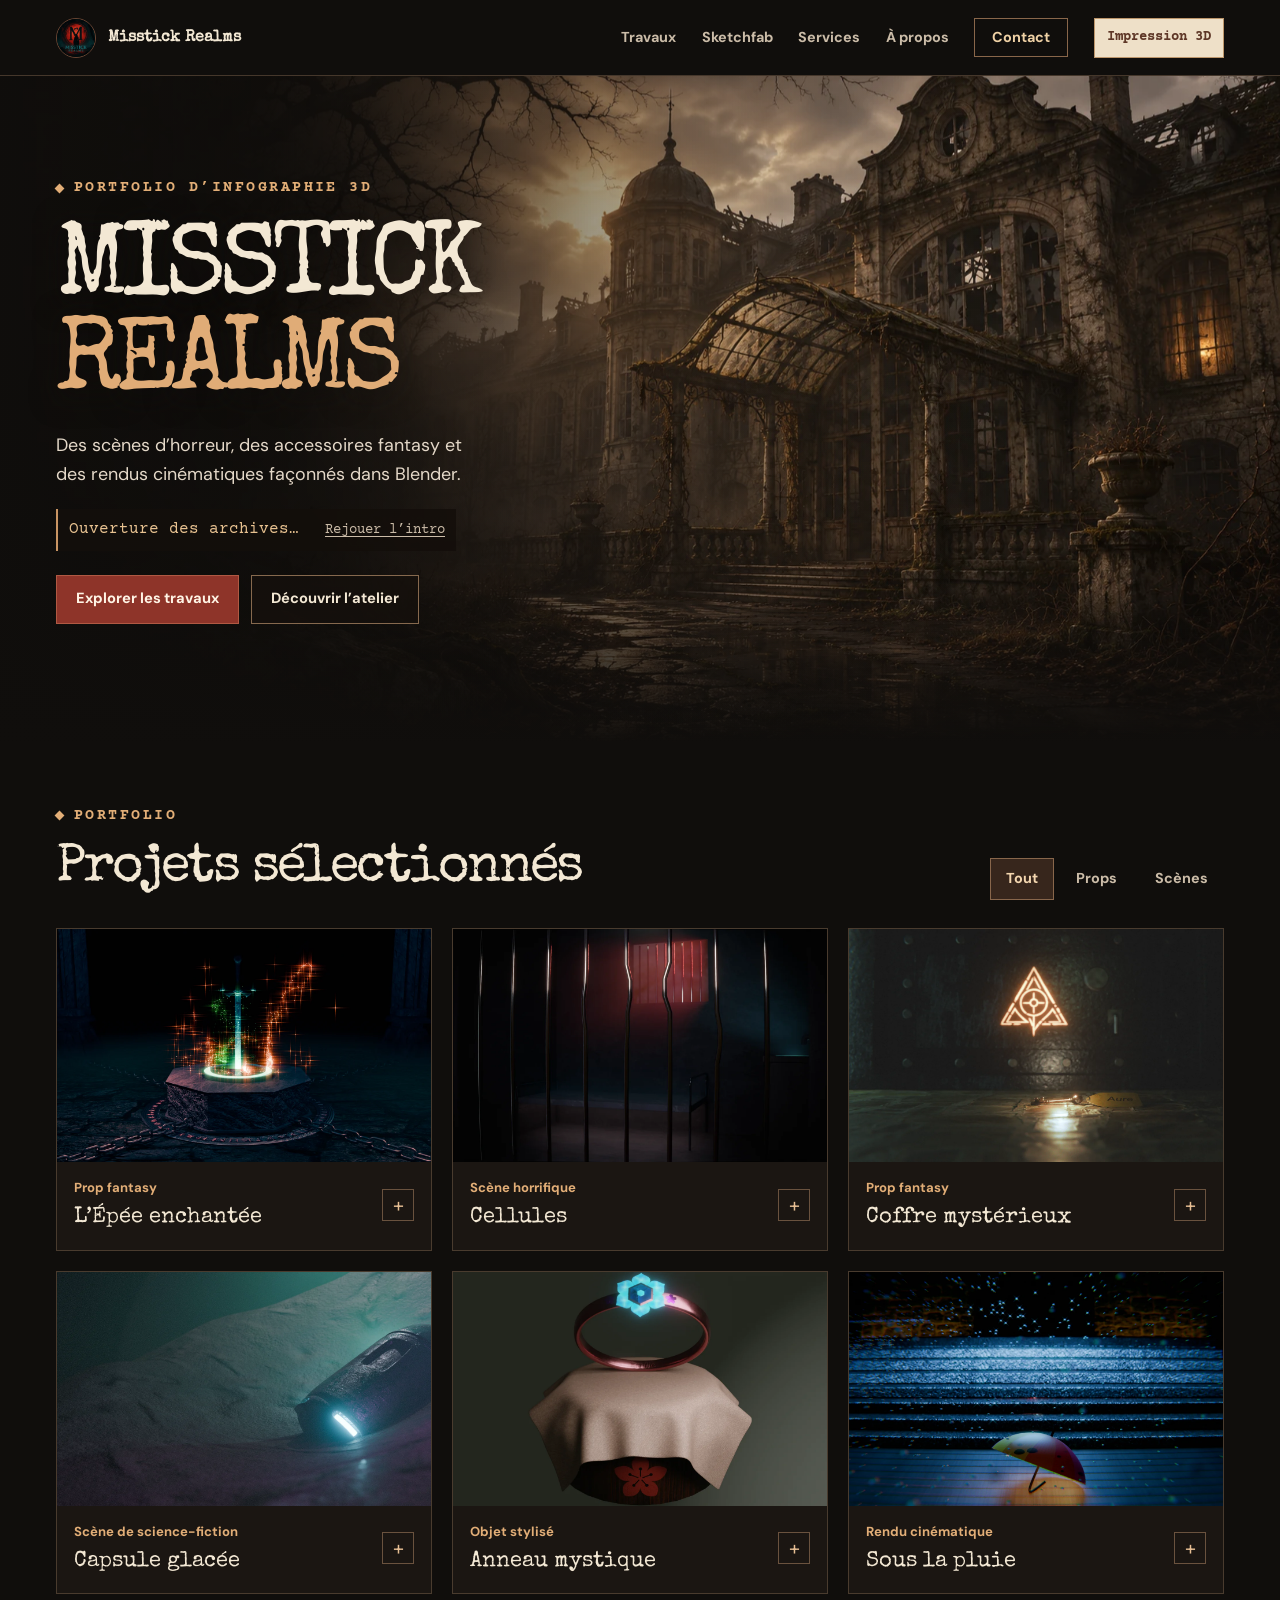
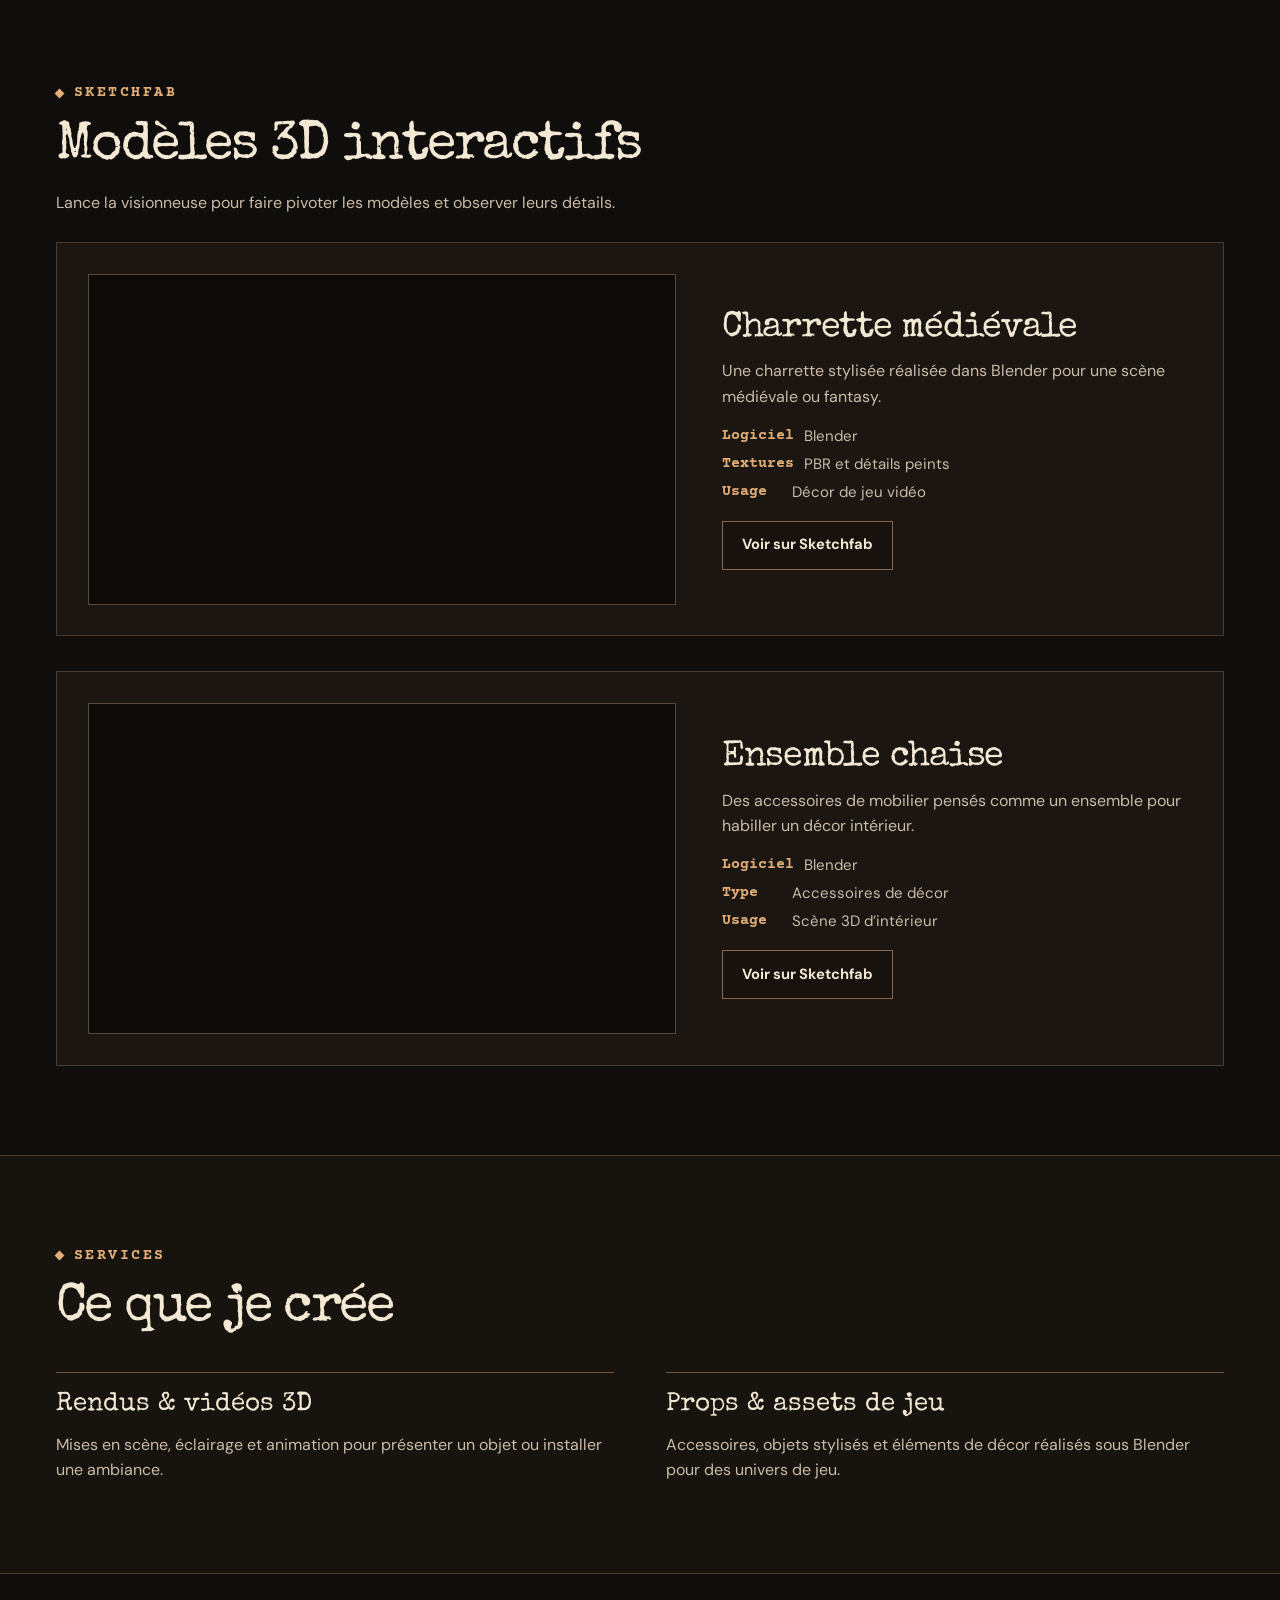
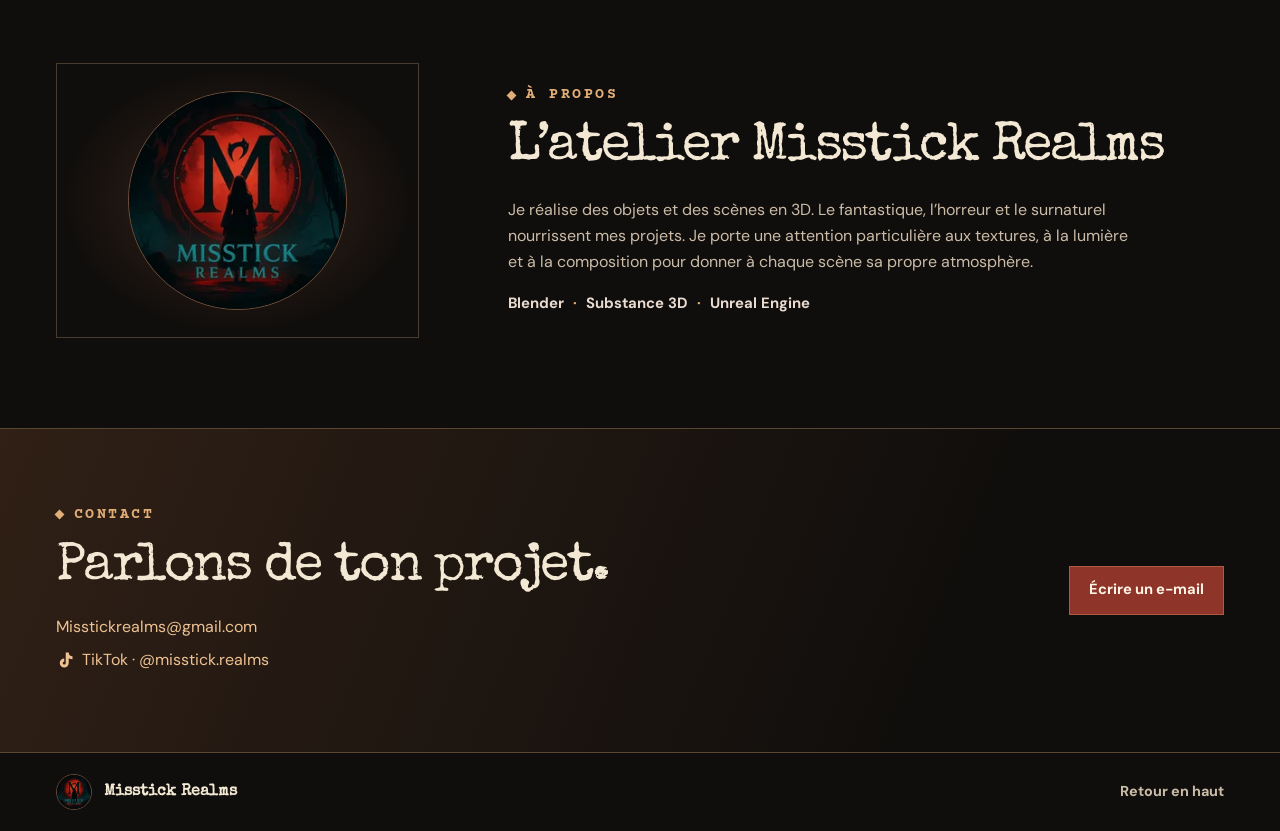
==== commit 71b9e65d: "Add files via upload" ====
--- a/index.html
+++ b/index.html
@@ -3,177 +3,210 @@
 <head>
   <meta charset="utf-8">
   <meta name="viewport" content="width=device-width, initial-scale=1">
-  <meta name="theme-color" content="#f0e5d0">
-  <meta name="description" content="Atelier d’impression 3D Misstick Realms. Pièces décoratives, prototypes et objets personnalisés, du modèle numérique à l’objet.">
-  <title>Misstick Realms — Impression 3D sur mesure</title>
+  <meta name="theme-color" content="#100e0c">
+  <meta name="description" content="Misstick Realms, portfolio d’infographie 3D. Props fantasy, assets de jeu, modèles interactifs et rendus cinématiques.">
+  <title>Misstick Realms — Portfolio 3D</title>
   <link rel="icon" href="assets/logo.webp" type="image/webp">
   <link rel="preconnect" href="https://fonts.googleapis.com">
   <link rel="preconnect" href="https://fonts.gstatic.com" crossorigin>
   <link rel="stylesheet" href="https://fonts.googleapis.com/css2?family=Courier+Prime:wght@400;700&family=DM+Sans:wght@400;500;600;700&family=Special+Elite&display=swap">
   <link rel="stylesheet" href="styles.css">
+  <script src="site.js" defer></script>
   <script src="atelier-motion.js" defer></script>
-  <script src="quote.js" defer></script>
 </head>
 <body id="accueil">
   <a class="skip-link" href="#contenu">Aller au contenu</a>
-  <header class="header">
+  <header class="site-header">
     <div class="shell header-inner">
-      <a class="brand" href="#accueil">
-        <img src="assets/logo.webp" width="44" height="44" alt="">
-        <span>Misstick Realms <small>Atelier d’impression 3D</small></span>
+      <a class="brand" href="#accueil" aria-label="Misstick Realms, accueil">
+        <img src="assets/logo.webp" width="40" height="40" alt="">
+        <span>Misstick Realms</span>
       </a>
-      <nav aria-label="Navigation principale">
-        <a href="https://misstick-realms-gothique.fuzzylorikeet1.chatgpt.site/">Portfolio 3D</a>
-        <a href="#realisations">Réalisations</a>
-        <a href="#fabrication">Fabrication</a>
-        <a class="nav-quote" href="#devis">Demander un devis</a>
+      <button class="menu-toggle" type="button" aria-expanded="false" aria-controls="navigation">Menu<span aria-hidden="true"></span></button>
+      <nav id="navigation" class="site-nav" aria-label="Navigation principale">
+        <a href="#travaux">Travaux</a>
+        <a href="#sketchfab">Sketchfab</a>
+        <a href="#services">Services</a>
+        <a href="#atelier">À propos</a>
+        <a class="nav-contact" href="#contact">Contact</a>
       </nav>
+      <a class="print-tab" href="./impression-3d/index.html">Impression 3D</a>
     </div>
   </header>
 
   <main id="contenu">
-    <section class="shell hero" aria-labelledby="hero-title">
-      <div class="hero-copy">
-        <p class="eyebrow">Carnet d’atelier</p>
-        <h1 id="hero-title">Impression <span>3D sur mesure.</span></h1>
-        <p class="lead">Je donne forme à tes idées, de la petite pièce décorative au prototype personnalisé.</p>
-        <div class="intro-note">
-          <p class="typed-message" data-typewriter>Ouverture du carnet de fabrication…</p>
-          <button class="replay" type="button" hidden data-replay>Rejouer l’intro</button>
-        </div>
-        <div class="actions">
-          <a class="button button-primary" href="#devis">Décrire mon projet</a>
-          <a class="button button-outline" href="#realisations">Voir les réalisations</a>
-        </div>
-      </div>
-      <figure class="hero-photo">
-        <div><img src="assets/atelier-imprimantes.webp" width="1040" height="1848" fetchpriority="high" alt="Deux imprimantes 3D sur l’établi, sous une étagère de petites figurines colorées"></div>
-        <figcaption>Mon atelier d’impression 3D</figcaption>
-      </figure>
-    </section>
-
-    <section class="shell gallery" id="realisations" aria-labelledby="gallery-title">
-      <p class="eyebrow">Réalisations</p>
-      <h2 id="gallery-title">Portraits en relief</h2>
-      <div class="gallery-grid" data-reveal>
-        <figure class="gallery-print">
-          <div class="print-photo">
-            <img src="assets/portrait-chat-encadre.webp" width="1200" height="1600" alt="Portrait en relief d’un chat blanc aux yeux de couleurs différentes, dans un cadre noir" loading="lazy">
-          </div>
-          <figcaption>Chat blanc encadré</figcaption>
-        </figure>
-        <figure class="gallery-print">
-          <div class="print-photo print-photo-blue">
-            <img src="assets/portrait-chat-bleu.webp" width="1200" height="1600" alt="Portrait de chat tigré en relief, avec des touches bleu pâle" loading="lazy">
-          </div>
-          <figcaption>Portrait aux nuances bleues</figcaption>
-        </figure>
-        <figure class="gallery-print">
-          <div class="print-photo print-photo-green">
-            <img src="assets/portrait-chat-vert.webp" width="1200" height="1600" alt="Portrait de chat en relief, en vert, blanc et noir" loading="lazy">
-          </div>
-          <figcaption>Portrait aux accents verts</figcaption>
-        </figure>
-      </div>
-    </section>
-
-    <section class="section works" id="creations" aria-labelledby="works-title">
+    <section class="hero" aria-labelledby="hero-title">
+      <img class="hero-art" src="assets/sanatorium.webp" alt="" width="1672" height="941" fetchpriority="high">
+      <div class="shell hero-inner">
+        <div class="hero-content">
+          <p class="eyebrow"><span aria-hidden="true"></span>Portfolio d’infographie 3D</p>
+          <h1 id="hero-title">Misstick <span>Realms</span></h1>
+          <p class="hero-description">Des scènes d’horreur, des accessoires fantasy et des rendus cinématiques façonnés dans Blender.</p>
+          <div class="intro-note">
+            <p class="typed-message" data-typewriter>Ouverture des archives…</p>
+            <button class="replay" type="button" data-replay hidden>Rejouer l’intro</button>
+          </div>
+          <div class="actions">
+            <a class="button button-primary" href="#travaux">Explorer les travaux</a>
+            <a class="button button-quiet" href="#atelier">Découvrir l’atelier</a>
+          </div>
+        </div>
+      </div>
+    </section>
+
+    <section class="section portfolio" id="travaux" aria-labelledby="portfolio-title">
       <div class="shell">
-        <h2 id="works-title" data-reveal>Ce qu’on peut fabriquer</h2>
-        <div class="works-grid">
-          <article data-reveal>
-            <h3>Décoration &amp; maquettes</h3>
-            <p>Des reliefs muraux, des éléments de diorama ou des miniatures à exposer.</p>
-          </article>
-          <article data-reveal>
-            <h3>Objets personnalisés</h3>
-            <p>Des objets, plaques ou cadeaux dessinés à partir de ton idée, de tes dimensions ou d’un modèle fourni.</p>
-          </article>
-          <article data-reveal>
-            <h3>Prototypes</h3>
-            <p>Une première version physique pour vérifier la taille, la prise en main ou l’assemblage d’une pièce.</p>
-          </article>
-        </div>
-      </div>
-    </section>
-
-    <section class="section" id="fabrication" aria-labelledby="process-title">
-      <div class="shell process">
+        <div class="section-head" data-reveal>
+          <div>
+            <p class="eyebrow"><span aria-hidden="true"></span>Portfolio</p>
+            <h2 id="portfolio-title">Projets sélectionnés</h2>
+          </div>
+          <div class="filters" role="group" aria-label="Filtrer les projets" hidden>
+            <button type="button" data-filter="tout" aria-pressed="true">Tout</button>
+            <button type="button" data-filter="prop" aria-pressed="false">Props</button>
+            <button type="button" data-filter="scene" aria-pressed="false">Scènes</button>
+          </div>
+        </div>
+        <p id="resultat" class="visually-hidden" role="status"></p>
+        <div class="project-grid">
+          <article class="project" data-category="prop" data-reveal>
+            <a class="project-link" href="assets/epee.webp">
+              <div class="project-media"><img src="assets/epee.webp" width="1440" height="810" alt="Épée et lueurs magiques au centre d’une salle sombre" loading="lazy"></div>
+              <div class="project-caption"><div><p>Prop fantasy</p><h3>L’Épée enchantée</h3></div><span class="project-icon" aria-hidden="true">+</span></div>
+            </a>
+            <p class="project-description" hidden>Une épée fantasy mise en scène dans Blender. Des lueurs colorées éclairent la lame et le socle au milieu d’une salle obscure.</p>
+          </article>
+          <article class="project" data-category="scene" data-reveal>
+            <a class="project-link" href="assets/cellules.webp">
+              <div class="project-media"><img src="assets/cellules.webp" width="1440" height="810" alt="Barreaux de cellules baignés de lumière rouge et bleue" loading="lazy"></div>
+              <div class="project-caption"><div><p>Scène horrifique</p><h3>Cellules</h3></div><span class="project-icon" aria-hidden="true">+</span></div>
+            </a>
+            <p class="project-description" hidden>Une scène qui laisse l’éclairage raconter l’espace. Les reflets sur les barreaux et la lumière rouge dessinent les seuls repères dans la pénombre.</p>
+          </article>
+          <article class="project" data-category="prop" data-reveal>
+            <a class="project-link" href="assets/coffre.webp">
+              <div class="project-media"><img src="assets/coffre.webp" width="1440" height="810" alt="Symbole doré lumineux sur la face d’un coffre sombre" loading="lazy"></div>
+              <div class="project-caption"><div><p>Prop fantasy</p><h3>Coffre mystérieux</h3></div><span class="project-icon" aria-hidden="true">+</span></div>
+            </a>
+            <p class="project-description" hidden>Un accessoire fantasy éclairé par son propre symbole. Le motif doré se reflète sur le sol et attire le regard vers le coffre.</p>
+          </article>
+          <article class="project" data-category="scene" data-reveal>
+            <a class="project-link" href="assets/capsule.webp">
+              <div class="project-media"><img src="assets/capsule.webp" width="1440" height="810" alt="Capsule futuriste à la lumière bleue dans un paysage glacé" loading="lazy"></div>
+              <div class="project-caption"><div><p>Scène de science-fiction</p><h3>Capsule glacée</h3></div><span class="project-icon" aria-hidden="true">+</span></div>
+            </a>
+            <p class="project-description" hidden>Une capsule isolée dans un paysage froid. Sa lumière bleue tranche avec le brouillard et révèle le relief autour d’elle.</p>
+          </article>
+          <article class="project" data-category="prop" data-reveal>
+            <a class="project-link" href="assets/bague.webp">
+              <div class="project-media"><img src="assets/bague.webp" width="1440" height="810" alt="Anneau métallique orné d’une pierre bleue lumineuse" loading="lazy"></div>
+              <div class="project-caption"><div><p>Objet stylisé</p><h3>Anneau mystique</h3></div><span class="project-icon" aria-hidden="true">+</span></div>
+            </a>
+            <p class="project-description" hidden>Un anneau stylisé dont les reflets métalliques captent la lumière de la pierre bleue.</p>
+          </article>
+          <article class="project" data-category="scene" data-reveal>
+            <a class="project-link" href="assets/parapluie.webp">
+              <div class="project-media"><img src="assets/parapluie.webp" width="1440" height="810" alt="Parapluie coloré au pied d’un escalier mouillé" loading="lazy"></div>
+              <div class="project-caption"><div><p>Rendu cinématique</p><h3>Sous la pluie</h3></div><span class="project-icon" aria-hidden="true">+</span></div>
+            </a>
+            <p class="project-description" hidden>Un parapluie aux couleurs chaudes devant un escalier éclairé en bleu. L’eau et les reflets lient le premier plan au décor.</p>
+          </article>
+        </div>
+      </div>
+    </section>
+
+    <section class="section sketchfab" id="sketchfab" aria-labelledby="sketchfab-title">
+      <div class="shell">
+        <div data-reveal>
+          <p class="eyebrow"><span aria-hidden="true"></span>Sketchfab</p>
+          <h2 id="sketchfab-title">Modèles 3D interactifs</h2>
+          <p class="sketchfab-intro">Lance la visionneuse pour faire pivoter les modèles et observer leurs détails.</p>
+        </div>
+        <div class="asset-list">
+          <article class="asset-card" aria-labelledby="charrette-title">
+            <iframe class="sketchfab-viewer" title="Charrette médiévale, modèle 3D interactif" src="https://sketchfab.com/models/15ff65707404481cab5d9d9989e6b5a0/embed" width="640" height="360" loading="lazy" allow="autoplay; fullscreen; xr-spatial-tracking" allowfullscreen></iframe>
+            <div class="asset-info">
+              <h3 id="charrette-title">Charrette médiévale</h3>
+              <p>Une charrette stylisée réalisée dans Blender pour une scène médiévale ou fantasy.</p>
+              <dl class="asset-details">
+                <div><dt>Logiciel</dt><dd>Blender</dd></div>
+                <div><dt>Textures</dt><dd>PBR et détails peints</dd></div>
+                <div><dt>Usage</dt><dd>Décor de jeu vidéo</dd></div>
+              </dl>
+              <a class="button button-quiet" href="https://sketchfab.com/3d-models/misstick-charrette-15ff65707404481cab5d9d9989e6b5a0" aria-label="Voir la charrette médiévale sur Sketchfab">Voir sur Sketchfab</a>
+            </div>
+          </article>
+          <article class="asset-card" aria-labelledby="chaise-title">
+            <iframe class="sketchfab-viewer" title="Ensemble chaise, modèle 3D interactif" src="https://sketchfab.com/models/a83287da28b44d74a37ad2fe98fa6711/embed" width="640" height="360" loading="lazy" allow="autoplay; fullscreen; xr-spatial-tracking" allowfullscreen></iframe>
+            <div class="asset-info">
+              <h3 id="chaise-title">Ensemble chaise</h3>
+              <p>Des accessoires de mobilier pensés comme un ensemble pour habiller un décor intérieur.</p>
+              <dl class="asset-details">
+                <div><dt>Logiciel</dt><dd>Blender</dd></div>
+                <div><dt>Type</dt><dd>Accessoires de décor</dd></div>
+                <div><dt>Usage</dt><dd>Scène 3D d’intérieur</dd></div>
+              </dl>
+              <a class="button button-quiet" href="https://sketchfab.com/3d-models/ensemble-chaise-bou-a83287da28b44d74a37ad2fe98fa6711" aria-label="Voir l’ensemble chaise sur Sketchfab">Voir sur Sketchfab</a>
+            </div>
+          </article>
+        </div>
+      </div>
+    </section>
+
+    <section class="section services" id="services" aria-labelledby="services-title">
+      <div class="shell">
+        <p class="eyebrow"><span aria-hidden="true"></span>Services</p>
+        <h2 id="services-title">Ce que je crée</h2>
+        <dl class="service-list" data-reveal>
+          <div><dt>Rendus &amp; vidéos 3D</dt><dd>Mises en scène, éclairage et animation pour présenter un objet ou installer une ambiance.</dd></div>
+          <div><dt>Props &amp; assets de jeu</dt><dd>Accessoires, objets stylisés et éléments de décor réalisés sous Blender pour des univers de jeu.</dd></div>
+        </dl>
+      </div>
+    </section>
+
+    <section class="section about" id="atelier" aria-labelledby="about-title">
+      <div class="shell about-inner" data-reveal>
+        <div class="about-mark"><img src="assets/logo.webp" width="240" height="240" alt="Emblème Misstick Realms" loading="lazy"></div>
         <div>
-          <p class="eyebrow">Fabrication</p>
-          <h2 id="process-title">De l’idée à la pièce</h2>
-          <ol class="steps" data-reveal>
-            <li><h3>Définir le projet</h3><p>Tu me décris la pièce, son usage et ses dimensions. Un croquis ou un fichier 3D aide à préciser la demande.</p></li>
-            <li><h3>Préparer le modèle</h3><p>Je vérifie le fichier ou je modélise la pièce. On choisit la matière et la finition en fonction de l’usage.</p></li>
-            <li><h3>Imprimer la pièce</h3><p>Une fois le projet et le devis validés, la fabrication peut commencer.</p></li>
-          </ol>
-        </div>
-        <aside class="material-note" data-reveal aria-labelledby="materials-title">
-          <h3 id="materials-title">Choisir la matière</h3>
-          <dl>
-            <div><dt>PLA</dt><dd>Décoration, maquettes et prototypes visuels.</dd></div>
-            <div><dt>PETG</dt><dd>Pièces pour lesquelles on recherche davantage de souplesse et de résistance aux chocs.</dd></div>
-            <div><dt>TPU</dt><dd>Pour les pièces qui doivent rester souples.</dd></div>
-            <div><dt>ASA</dt><dd>Pour les pièces d’extérieur exposées aux UV.</dd></div>
-            <div><dt>ABS</dt><dd>Pour les pièces rigides qui doivent résister à la chaleur.</dd></div>
-          </dl>
-        </aside>
-      </div>
-    </section>
-
-    <section class="section quote" id="devis" aria-labelledby="quote-title">
-      <div class="shell quote-layout">
+          <p class="eyebrow"><span aria-hidden="true"></span>À propos</p>
+          <h2 id="about-title">L’atelier Misstick Realms</h2>
+          <p>Je réalise des objets et des scènes en 3D. Le fantastique, l’horreur et le surnaturel nourrissent mes projets. Je porte une attention particulière aux textures, à la lumière et à la composition pour donner à chaque scène sa propre atmosphère.</p>
+          <p class="tools">Blender <span aria-hidden="true">·</span> Substance 3D <span aria-hidden="true">·</span> Unreal Engine</p>
+        </div>
+      </div>
+    </section>
+
+    <section class="contact" id="contact" aria-labelledby="contact-title">
+      <div class="shell contact-inner">
         <div>
-          <p class="eyebrow">Devis</p>
-          <h2 id="quote-title">Parlons de ta pièce.</h2>
-          <p>Décris ce que tu veux fabriquer. Si tu as un fichier, une photo ou un croquis, tu peux le joindre à ton e-mail.</p>
-          <div class="contact-links">
-            <a class="text-link" href="mailto:Misstickrealms@gmail.com">Misstickrealms@gmail.com</a>
-            <a class="text-link tiktok-link" href="https://www.tiktok.com/@misstick.realms" target="_blank" rel="noopener">
-              <svg width="18" height="18" viewBox="0 0 24 24" fill="currentColor" aria-hidden="true" focusable="false"><path d="M13 2h4a5 5 0 0 0 5 5v4a9 9 0 0 1-5-1.5V16a6 6 0 1 1-6-6v4a2 2 0 1 0 2 2V2Z"/></svg>
-              <span>TikTok · @misstick.realms</span>
-            </a>
-          </div>
-        </div>
-        <form id="quote-form" class="quote-form" hidden>
-          <div>
-            <label for="kind">Type de projet</label>
-            <select id="kind" name="kind" required>
-              <option value="">Choisir un type</option>
-              <option>Décoration ou maquette</option>
-              <option>Objet personnalisé</option>
-              <option>Prototype</option>
-              <option>Autre</option>
-            </select>
-          </div>
-          <div>
-            <label for="size">Dimensions approximatives <span>(facultatif)</span></label>
-            <input id="size" name="size" type="text" maxlength="120" placeholder="Ex. 15 × 10 cm">
-          </div>
-          <div>
-            <label for="description">Description du projet</label>
-            <textarea id="description" name="description" rows="4" maxlength="1600" required placeholder="Usage, quantité, finition souhaitée…"></textarea>
-          </div>
-          <button class="button button-primary" type="submit">Préparer mon e-mail</button>
-          <div class="draft" id="draft" hidden>
-            <label for="draft-text">Brouillon de la demande</label>
-            <textarea id="draft-text" rows="7" readonly></textarea>
-            <a class="text-link" id="open-mail" href="mailto:Misstickrealms@gmail.com">Ouvrir dans ma messagerie</a>
-            <p>Tu peux aussi copier le brouillon ci-dessus.</p>
-          </div>
-        </form>
+          <p class="eyebrow"><span aria-hidden="true"></span>Contact</p>
+          <h2 id="contact-title">Parlons de ton projet.</h2>
+          <a class="email" href="mailto:Misstickrealms@gmail.com">Misstickrealms@gmail.com</a>
+          <a class="tiktok-link" href="https://www.tiktok.com/@misstick.realms" target="_blank" rel="noopener">
+            <svg width="18" height="18" viewBox="0 0 24 24" fill="currentColor" aria-hidden="true" focusable="false"><path d="M13 2h4a5 5 0 0 0 5 5v4a9 9 0 0 1-5-1.5V16a6 6 0 1 1-6-6v4a2 2 0 1 0 2 2V2Z"/></svg>
+            <span>TikTok · @misstick.realms</span>
+          </a>
+        </div>
+        <a class="button button-primary" href="mailto:Misstickrealms@gmail.com?subject=Projet%203D%20%E2%80%94%20Misstick%20Realms">Écrire un e-mail</a>
       </div>
     </section>
   </main>
 
-  <footer class="footer">
+  <footer class="site-footer">
     <div class="shell footer-inner">
-      <a class="brand" href="#accueil">
-        <img src="assets/logo.webp" width="38" height="38" alt="">
-        <span>Misstick Realms</span>
-      </a>
-      <a class="text-link" href="https://misstick-realms-gothique.fuzzylorikeet1.chatgpt.site/">Voir le portfolio 3D</a>
+      <a class="brand" href="#accueil"><img src="assets/logo.webp" width="36" height="36" alt=""><span>Misstick Realms</span></a>
+      <a href="#accueil">Retour en haut</a>
     </div>
   </footer>
+
+  <dialog class="project-dialog" aria-labelledby="detail-title">
+    <div class="detail-toolbar"><button class="detail-close" type="button" aria-label="Fermer le projet" autofocus>×</button></div>
+    <img class="detail-image" alt="">
+    <div class="detail-copy">
+      <p class="eyebrow" id="detail-category"></p>
+      <h2 id="detail-title"></h2>
+      <p id="detail-description"></p>
+    </div>
+  </dialog>
 </body>
 </html>
--- a/styles.css
+++ b/styles.css
@@ -1,194 +1,346 @@
 :root {
-  color-scheme: light;
-  --paper: #f1e8d8;
-  --light: #f9f3e7;
-  --ink: #29221c;
-  --muted: #5b4b3c;
-  --rust: #863c29;
-  --line: #bca78a;
+  color-scheme: dark;
+  --background: #100e0c;
+  --panel: #1b1612;
+  --text: #f3e8d4;
+  --muted: #cbbca8;
+  --accent: #e2ae77;
+  --line: #493b2e;
   --display: "Special Elite", "Courier New", monospace;
   --mono: "Courier Prime", "Courier New", monospace;
   --body: "DM Sans", system-ui, sans-serif;
 }
 
 *, *::before, *::after { box-sizing: border-box; }
-body { margin: 0; color: var(--ink); background: var(--paper); font: 1rem/1.65 var(--body); }
+body {
+  margin: 0;
+  background: var(--background);
+  color: var(--text);
+  font: 1rem/1.6 var(--body);
+}
 img { display: block; max-width: 100%; }
 a { color: inherit; text-decoration: none; }
-button, input, textarea, select { font: inherit; color: inherit; }
-button { cursor: pointer; }
-figure, p, h1, h2, h3, dl, dd, ol { margin: 0; }
+button { font: inherit; color: inherit; cursor: pointer; }
+p, h1, h2, h3, dl, dd { margin: 0; }
 [hidden] { display: none !important; }
-:focus-visible { outline: 2px solid var(--rust); outline-offset: 4px; }
-.shell { width: min(100% - 100px, 1216px); margin-inline: auto; }
-.skip-link { position: fixed; z-index: 5; top: 10px; left: 10px; padding: 7px 13px; background: var(--ink); color: var(--light); transform: translateY(-180%); }
+:focus-visible { outline: 2px solid var(--accent); outline-offset: 5px; }
+
+.shell { width: min(100% - 112px, 1248px); margin-inline: auto; }
+.skip-link {
+  position: fixed;
+  z-index: 10;
+  inset: 12px auto auto 12px;
+  transform: translateY(-180%);
+  padding: 10px 18px;
+  background: var(--text);
+  color: var(--background);
+}
 .skip-link:focus { transform: translateY(0); }
-.visually-hidden { position: absolute; width: 1px; height: 1px; overflow: hidden; clip-path: inset(50%); white-space: nowrap; }
-
-.header { border-bottom: 1px solid var(--line); background: var(--light); }
-.header-inner, .footer-inner { display: flex; align-items: center; justify-content: space-between; gap: 22px; min-height: 78px; }
-.brand { display: inline-flex; flex: none; align-items: center; gap: 11px; font: 400 1.1rem/1.1 var(--display); }
-.brand img { flex: none; border: 1px solid var(--line); border-radius: 50%; object-fit: cover; }
-.brand small { display: block; margin-top: 4px; color: var(--muted); font: 400 .83rem/1.18 var(--mono); }
-.header nav { display: flex; align-items: center; flex-wrap: wrap; gap: 9px clamp(16px, 2.8vw, 39px); color: var(--muted); font-size: .9rem; font-weight: 700; }
-.header nav a:hover { color: var(--rust); text-decoration: underline; text-underline-offset: 4px; }
-.header .nav-quote { border: 1px solid #9b6a50; color: #753621; padding: 7px 13px; }
+.visually-hidden {
+  position: absolute;
+  width: 1px;
+  height: 1px;
+  overflow: hidden;
+  clip-path: inset(50%);
+  white-space: nowrap;
+}
+
+.site-header { position: relative; z-index: 2; background: #100e0c; border-bottom: 1px solid #45372b; }
+.footer-inner { display: flex; justify-content: space-between; align-items: center; gap: 24px; }
+.header-inner {
+  display: grid;
+  grid-template-columns: auto minmax(0, 1fr) auto;
+  align-items: center;
+  gap: clamp(12px, 2vw, 32px);
+  min-height: 75px;
+}
+.brand { display: inline-flex; align-items: center; gap: 12px; font: 700 1rem/1.25 var(--display); }
+.brand img {
+  border-radius: 50%;
+  border: 1px solid #694533;
+  object-fit: cover;
+  object-position: center 42%;
+  flex: none;
+}
+.site-nav { display: flex; gap: clamp(15px, 2vw, 31px); align-items: center; justify-content: flex-end; }
+.site-nav a, .footer-inner > a:last-child { color: var(--muted); font-size: .9rem; font-weight: 700; }
+.site-nav a:hover, .footer-inner > a:last-child:hover { color: var(--text); }
+.site-nav .nav-contact {
+  padding: 7px 17px;
+  border: 1px solid #89664a;
+  color: #efd1a5;
+}
+.site-nav .nav-contact:hover { border-color: var(--accent); }
+.print-tab {
+  display: inline-flex;
+  align-items: center;
+  justify-content: center;
+  min-height: 40px;
+  padding: 6px 12px;
+  border: 1px solid #bd966b;
+  background: #eee0c8;
+  color: #5e3727;
+  font: 700 .9rem/1.15 var(--mono);
+  white-space: nowrap;
+}
+.print-tab:hover { background: #fff2da; border-color: #f4ba7f; }
+.menu-toggle { display: none; }
 
 .hero {
-  display: grid;
-  grid-template-columns: minmax(0, 1.02fr) minmax(0, 1fr);
-  gap: clamp(24px, 4vw, 65px);
-  align-items: center;
-  padding-block: clamp(55px, 7vw, 102px);
-}
+  position: relative;
+  display: grid;
+  align-items: center;
+  isolation: isolate;
+  min-height: clamp(640px, 52vw, 780px);
+  overflow: hidden;
+  background: #211a14;
+}
+.hero-art, .hero::after { position: absolute; inset: 0; width: 100%; height: 100%; z-index: -1; }
+.hero-art {
+  object-fit: cover;
+  object-position: 66% 45%;
+  animation: approach 4.8s cubic-bezier(.18,.67,.25,1) both;
+}
+@keyframes approach { from { transform: scale(1.055); } to { transform: scale(1); } }
+.hero::after {
+  content: "";
+  background: linear-gradient(90deg, #100e0cf0, #100e0cbd 26%, #100e0c28 62%, transparent 78%),
+    linear-gradient(0deg, var(--background), #100e0c54 23%, transparent 56%);
+}
+.hero-inner { padding-block: 52px 68px; }
+.hero-content { max-width: 660px; }
 .eyebrow {
   display: flex;
   align-items: center;
   gap: 11px;
-  color: var(--rust);
-  font: 700 .94rem/1.3 var(--mono);
-  letter-spacing: .16em;
+  color: var(--accent);
+  font-family: var(--mono);
+  font-size: .91rem;
+  font-weight: 700;
+  letter-spacing: .17em;
+  line-height: 1.38;
   text-transform: uppercase;
 }
-.eyebrow::before { content: ""; width: 7px; height: 7px; background: currentColor; transform: rotate(45deg); }
-h1, h2, h3 { font-family: var(--display); font-weight: 400; }
+.eyebrow span {
+  width: 7px;
+  height: 7px;
+  flex: none;
+  transform: rotate(45deg);
+  background: currentColor;
+}
+h1, h2, h3, dt { font-family: var(--display); }
 h1 {
-  margin-top: 24px;
-  font-size: clamp(2.6rem, 5.7vw, 5.45rem);
-  line-height: .99;
-  letter-spacing: -.084em;
-}
-h1 span { display: block; color: var(--rust); }
-h2 { margin-bottom: 17px; font-size: clamp(2rem, 3.8vw, 3.55rem); letter-spacing: -.064em; line-height: 1.13; }
-.eyebrow + h2 { margin-top: 12px; }
-h3 { font-size: clamp(1.2rem, 2.1vw, 1.55rem); letter-spacing: -.057em; line-height: 1.24; }
-.lead { max-width: 440px; margin-top: 18px; color: var(--muted); font-size: clamp(1.03rem, 1.6vw, 1.2rem); }
+  margin: 27px 0 16px;
+  font-size: clamp(4.25rem, 8.15vw, 8.1rem);
+  font-weight: 400;
+  line-height: .91;
+  letter-spacing: -.075em;
+  text-transform: uppercase;
+  text-shadow: 0 6px 30px #100e0c;
+}
+h1 span { display: block; color: #e0ac77; }
+.hero-description { max-width: 440px; color: #e4d8c8; font-size: clamp(1rem, 1.4vw, 1.16rem); }
 .intro-note {
-  display: grid;
-  justify-items: start;
-  gap: 2px;
+  display: flex;
+  flex-wrap: wrap;
+  align-items: baseline;
+  gap: 3px 16px;
   width: fit-content;
-  margin-top: 22px;
-  padding: 7px 12px 6px;
-  border-left: 2px solid #9c593c;
-  background: #e8d9bf;
-  color: #62412d;
-  font: 1rem/1.44 var(--mono);
-}
-.typed-message { min-height: 1.44em; }
+  margin-top: 21px;
+  padding: 8px 11px 7px;
+  border-left: 2px solid #c89463;
+  background: #130f0bd9;
+  color: #e8c291;
+  font: 1rem/1.4 var(--mono);
+}
+.typed-message { min-height: 1.4em; }
 .typed-message[data-message] { display: grid; }
 .typed-message[data-message]::before { content: attr(data-message) "\00a0"; visibility: hidden; grid-area: 1 / 1; }
 .typed-message span[aria-hidden] { grid-area: 1 / 1; }
-.typed-message span[aria-hidden]::after { content: "\00a0 "; }
+.typed-message span[aria-hidden]::after { color: currentColor; content: "\00a0 "; }
 .typed-message.is-typing span[aria-hidden]::after { content: "▌"; animation: caret .62s step-end 3; }
-.replay { padding: 2px 0; border: 0; background: none; color: #654a37; font-size: .9rem; text-decoration: underline; text-underline-offset: 3px; }
-.replay:hover { color: var(--ink); }
+.replay { padding: 3px 0; border: 0; background: none; color: var(--muted); font-size: .9rem; text-decoration: underline; text-underline-offset: 3px; }
+.replay:hover { color: var(--text); }
 @keyframes caret { 50% { opacity: 0; } }
 .revealed { animation: develop .48s ease-out both; }
 @keyframes develop { from { opacity: .7; transform: translateY(9px); } to { opacity: 1; transform: translateY(0); } }
-.actions { display: flex; flex-wrap: wrap; gap: 10px; margin-top: 24px; }
+.actions { display: flex; flex-wrap: wrap; gap: 12px; margin-top: 24px; }
 .button {
   display: inline-flex;
+  min-height: 49px;
   justify-content: center;
   align-items: center;
-  min-height: 49px;
-  padding: 10px 16px;
+  padding: 11px 19px;
   border: 1px solid transparent;
   font-size: .92rem;
   font-weight: 700;
   line-height: 1.2;
   transition: background .2s, border-color .2s;
 }
-.button-primary { background: #843925; border-color: #843925; color: #fff7ea; }
-.button-primary:hover { background: #672b1b; border-color: #672b1b; }
-.button-outline { border-color: #8b6c53; color: #533824; }
-.button-outline:hover { background: #e6d5b9; border-color: #553c2c; }
-.hero-photo { padding: 10px 10px 0; border: 1px solid var(--line); background: var(--light); box-shadow: 9px 10px 0 -1px #e3d3b9; }
-.hero-photo div { overflow: hidden; aspect-ratio: 1; background: #e4d8c5; }
-.hero-photo img {
-  width: 100%;
+.button-primary { background: #8e3429; border-color: #b05943; color: #fff4e5; }
+.button-primary:hover { background: #a24736; border-color: #d28359; }
+.button-quiet { background: #17110dbb; border-color: #86694e; }
+.button-quiet:hover { background: #39251b; border-color: var(--accent); }
+
+.section { padding-block: clamp(62px, 7vw, 107px); }
+.portfolio { padding-top: clamp(39px, 5vw, 73px); }
+.section-head { display: flex; flex-wrap: wrap; gap: 20px 32px; align-items: end; justify-content: space-between; }
+h2 { margin-top: 12px; font-size: clamp(2rem, 4.25vw, 3.8rem); font-weight: 400; line-height: 1.14; letter-spacing: -.047em; }
+.filters { display: flex; flex-wrap: wrap; gap: 6px; }
+.filters button {
+  min-height: 42px;
+  padding: 6px 15px;
+  background: transparent;
+  border: 1px solid transparent;
+  color: var(--muted);
+  font-size: .9rem;
+  font-weight: 700;
+}
+.filters button:hover { color: var(--text); border-color: var(--line); }
+.filters button[aria-pressed="true"] { color: #f3d6af; background: #37261c; border-color: #88664b; }
+.project-grid { display: grid; grid-template-columns: repeat(3, minmax(0, 1fr)); gap: 20px; margin-top: 28px; }
+.project { min-width: 0; }
+.project-link {
+  display: grid;
   height: 100%;
-  object-fit: cover;
-  object-position: center 92%;
-  filter: brightness(1.025) contrast(1.02) saturate(.97);
-  animation: settle 4.8s cubic-bezier(.18,.67,.25,1) both;
-}
-@keyframes settle { from { transform: scale(1.05); } to { transform: scale(1); } }
-.hero-photo figcaption { padding: 9px 3px 6px; font: 400 .9rem/1.2 var(--mono); color: var(--muted); }
-
-.gallery { padding-bottom: clamp(48px, 7vw, 87px); }
-.gallery-grid { display: grid; grid-template-columns: repeat(3, minmax(0, 1fr)); gap: clamp(12px, 2vw, 24px); margin-top: 24px; }
-.gallery-print { padding: 9px 9px 0; border: 1px solid var(--line); background: var(--light); }
-.print-photo { aspect-ratio: 1; overflow: hidden; background: #dfd0b9; }
-.print-photo img { width: 100%; height: 100%; object-fit: cover; }
-.print-photo-blue img, .print-photo-green img { transform: rotate(-90deg) scale(1.04); }
-.print-photo-green img { object-position: center 58%; }
-.gallery-print figcaption { padding: 10px 3px 8px; color: var(--muted); font: 400 1rem/1.35 var(--mono); }
-
-.section { padding-block: clamp(49px, 6.5vw, 91px); }
-.works { background: #e9dcc5; border-block: 1px solid var(--line); }
-.works-grid { display: grid; grid-template-columns: repeat(3, minmax(0, 1fr)); gap: 16px; margin-top: 28px; }
-.works-grid article { padding: 22px 20px; border: 1px solid var(--line); border-top: 3px solid #a36a4a; background: var(--light); }
-.works-grid p, .steps p, .material-note dd, .quote-layout > div > p:not(.eyebrow) { color: var(--muted); }
-.works-grid p { margin-top: 9px; }
-.process { display: grid; align-items: start; grid-template-columns: minmax(0, 1.35fr) minmax(0, .85fr); gap: clamp(32px, 7.5vw, 102px); }
-.steps { padding-left: 27px; }
-.steps li { padding: 12px 0 12px 4px; }
-.steps li::marker { font: 700 1.1rem var(--mono); color: var(--rust); }
-.steps p { margin-top: 5px; }
-.material-note { padding: 25px; border: 1px solid var(--line); background: #eaddc7; }
-.material-note dl { margin-top: 13px; }
-.material-note dl > div { padding: 10px 0; border-top: 1px solid var(--line); }
-.material-note dt { color: var(--rust); font: 700 1.04rem var(--mono); }
-.material-note dd { margin-top: 3px; }
-
-.quote { background: #e8dbc2; border-block: 1px solid var(--line); }
-.quote-layout { display: grid; grid-template-columns: minmax(0, 1fr) minmax(0, 1.18fr); align-items: start; gap: clamp(25px, 7vw, 92px); }
-.text-link { color: #743724; font-weight: 700; text-decoration: underline; text-underline-offset: 4px; }
-.text-link:hover { color: #4f2115; }
-.contact-links { display: grid; justify-items: start; gap: 6px; margin-top: 12px; overflow-wrap: anywhere; }
-.tiktok-link { display: inline-flex; align-items: center; gap: .5rem; min-height: 2rem; }
+  grid-template-rows: auto 1fr;
+  background: var(--panel);
+  border: 1px solid var(--line);
+  transition: border-color .2s;
+}
+.project-link:hover { border-color: #aa815d; }
+.project-media { overflow: hidden; aspect-ratio: 16 / 10; background: #1d1b18; }
+.project-media img { width: 100%; height: 100%; object-fit: cover; transition: transform .35s; }
+.project-link:hover .project-media img { transform: scale(1.045); }
+.project-caption { display: flex; align-items: center; justify-content: space-between; gap: 10px; padding: 15px 17px 18px; }
+.project-caption p { color: var(--accent); font-size: .82rem; font-weight: 700; }
+.project-caption h3 { margin-top: 6px; font-size: clamp(1.07rem, 1.75vw, 1.5rem); font-weight: 400; line-height: 1.22; }
+.project-icon {
+  display: grid;
+  place-items: center;
+  min-width: 32px;
+  height: 32px;
+  border: 1px solid #6a523e;
+  color: #e7bf94;
+  font-size: 1.25rem;
+  line-height: 1;
+}
+.sketchfab { padding-top: 0; }
+.sketchfab-intro { margin-top: 12px; color: var(--muted); }
+.asset-list { display: grid; gap: clamp(18px, 3vw, 35px); margin-top: 27px; }
+.asset-card {
+  display: grid;
+  grid-template-columns: minmax(0, 1.25fr) minmax(0, 1fr);
+  align-items: center;
+  gap: clamp(18px, 3.6vw, 51px);
+  padding: clamp(13px, 2.4vw, 31px);
+  border: 1px solid var(--line);
+  background: var(--panel);
+}
+.sketchfab-viewer { display: block; width: 100%; height: auto; aspect-ratio: 16 / 9; border: 1px solid #5b4938; background: #0d0b09; }
+.asset-info h3 { font-size: clamp(1.5rem, 2.8vw, 2.45rem); font-weight: 400; line-height: 1.16; letter-spacing: -.035em; }
+.asset-info > p { margin-top: 8px; color: var(--muted); }
+.asset-details { display: grid; gap: 4px; margin-top: 14px; }
+.asset-details > div { display: flex; flex-wrap: wrap; column-gap: 10px; }
+.asset-details dt { min-width: 60px; color: var(--accent); font: 700 .94rem/1.6 var(--mono); }
+.asset-details dd { color: var(--muted); font-size: .94rem; }
+.asset-info .button { margin-top: 17px; }
+
+.services { background: #17130f; border-block: 1px solid var(--line); }
+.service-list { display: grid; grid-template-columns: repeat(2, minmax(0, 1fr)); gap: clamp(20px, 4vw, 52px); margin-top: 32px; }
+.service-list > div { border-top: 1px solid #76563b; padding-top: 17px; }
+.service-list dt { font-size: clamp(1.2rem, 2vw, 1.65rem); font-weight: 400; line-height: 1.25; }
+.service-list dd { margin-top: 10px; color: var(--muted); }
+.about-inner { display: grid; grid-template-columns: minmax(165px, .75fr) minmax(0, 1.48fr); align-items: center; gap: clamp(25px, 7vw, 100px); }
+.about-mark { display: grid; min-height: 275px; place-items: center; border: 1px solid var(--line); background: radial-gradient(ellipse, #3b251a, var(--background) 68%); }
+.about-mark img { width: min(62%, 219px); height: auto; border: 1px solid #74513b; border-radius: 50%; }
+.about h2 + p { margin-top: 18px; max-width: 620px; color: var(--muted); }
+.about .tools { margin-top: 18px; color: #eadbd0; font-size: .93rem; font-weight: 700; }
+.tools span { color: var(--accent); padding-inline: 5px; }
+.contact { padding-block: clamp(42px, 6vw, 76px); border-block: 1px solid #594633; background: linear-gradient(112deg, #302016, var(--background) 73%); }
+.contact-inner { display: flex; flex-wrap: wrap; align-items: center; justify-content: space-between; gap: 22px; }
+.email, .tiktok-link { color: #eec293; overflow-wrap: anywhere; }
+.email { display: inline-block; margin-top: 15px; }
+.tiktok-link { display: flex; align-items: center; gap: .5rem; width: fit-content; min-height: 2rem; margin-top: 4px; }
 .tiktok-link svg { flex: none; }
-.quote-form { display: grid; gap: 14px; padding: clamp(14px, 3.5vw, 31px); border: 1px solid var(--line); background: var(--light); }
-.quote-form label { display: block; margin-bottom: 5px; font-weight: 700; }
-.quote-form label span { color: var(--muted); font-size: .85rem; font-weight: 400; }
-.quote-form :is(input, select, textarea) { width: 100%; padding: 9px 10px; border: 1px solid #9c856c; border-radius: 0; background: #fffaf2; }
-.quote-form ::placeholder { color: #6d5b4d; opacity: 1; }
-.quote-form textarea { resize: vertical; min-height: 90px; }
-.quote-form select {
-  appearance: none;
-  padding-right: 36px;
-  background-image: linear-gradient(45deg, transparent 50%, #654531 50%), linear-gradient(135deg, #654531 50%, transparent 50%);
-  background-position: right 17px center, right 12px center;
-  background-repeat: no-repeat;
-  background-size: 5px 5px;
-}
-.quote-form button { justify-self: start; }
-.draft { padding-top: 13px; border-top: 1px solid var(--line); }
-.draft textarea { margin-bottom: 7px; font-family: var(--mono); }
-.draft p { margin-top: 6px; color: var(--muted); font-size: .9rem; }
-.footer { background: var(--light); }
-.footer-inner > .text-link { font-size: .91rem; text-align: right; }
-
-@media (max-width: 1000px) {
-  .shell { width: min(100% - 56px, 1216px); }
-}
-@media (max-width: 760px) {
-  .shell { width: min(100% - 36px, 1216px); }
-  .hero { grid-template-columns: 1fr; padding-block: 43px 55px; }
-  .hero-photo { width: min(100%, 590px); }
-  h1 { font-size: clamp(2.75rem, 8.9vw, 4.9rem); }
-  .gallery-grid { grid-template-columns: repeat(2, minmax(0, 1fr)); }
-  .works-grid, .process, .quote-layout { grid-template-columns: 1fr; }
-  .works-grid { gap: 10px; }
-}
-@media (max-width: 570px) {
-  .gallery-grid { grid-template-columns: 1fr; }
-  .header-inner { padding-block: 10px; min-height: auto; flex-wrap: wrap; gap: 10px; }
-  .header nav { gap: 5px 14px; width: 100%; }
-  .header nav a { display: inline-flex; min-height: 36px; align-items: center; }
-  .header .nav-quote { padding: 5px 9px; }
+.email:hover, .tiktok-link:hover { color: #fff1d8; }
+.tiktok-link:hover { text-decoration: underline; text-underline-offset: 4px; }
+.site-footer { padding-block: 21px; }
+
+.project-dialog {
+  position: fixed;
+  width: min(900px, 100% - 28px);
+  max-height: 91dvh;
+  padding: 0;
+  border: 1px solid #856746;
+  background: var(--panel);
+  color: var(--text);
+}
+.project-dialog::backdrop { background: #080604e6; }
+.detail-toolbar { display: flex; justify-content: flex-end; padding: 7px 10px; }
+.detail-close { width: 44px; height: 44px; font-size: 1.65rem; line-height: 1; background: #332318; border: 1px solid #846045; }
+.detail-close:hover { background: #5a3e2b; }
+.detail-image { width: 100%; max-height: 54dvh; object-fit: contain; background: #0e0b08; }
+.detail-copy { padding: 19px 24px 26px; }
+.detail-copy h2 { font-size: clamp(1.5rem, 4vw, 2.7rem); }
+.detail-copy h2 + p { margin-top: 8px; color: var(--muted); }
+
+@media (max-width: 950px) {
+  .shell { width: min(100% - 64px, 1248px); }
+  .project-grid { gap: 14px; }
+}
+@media (max-width: 840px) {
+  .shell { width: min(100% - 36px, 1248px); }
+  .header-inner { min-height: 66px; grid-template-columns: minmax(0, 1fr) auto auto; gap: 8px; }
+  .header-inner .brand { grid-column: 1; grid-row: 1; }
+  .header-inner .print-tab { grid-column: 3; grid-row: 1; }
+  .is-enhanced .menu-toggle {
+    display: inline-flex;
+    grid-column: 2;
+    grid-row: 1;
+    align-items: center;
+    gap: 8px;
+    min-height: 42px;
+    padding: 5px 10px;
+    border: 1px solid #86694e;
+    background: #21180f;
+    font-size: .88rem;
+    font-weight: 700;
+  }
+  .menu-toggle span { width: 12px; height: 7px; border-block: 1px solid currentColor; }
+  .site-nav { grid-column: 1 / -1; justify-content: flex-start; flex-wrap: wrap; gap: 9px 20px; padding-bottom: 13px; }
+  .is-enhanced .site-nav { display: none; }
+  .is-enhanced .site-nav.is-open { display: flex; }
+  .hero { min-height: 640px; align-items: end; }
+  .hero-inner { padding-block: 160px 56px; }
+  .hero-art { object-position: 72% 30%; }
+  .hero::after {
+    background: linear-gradient(0deg, var(--background) 2%, #100e0ce5 31%, #100e0c24 86%),
+      linear-gradient(90deg, #100e0cba, transparent 85%);
+  }
+  h1 { font-size: clamp(3.25rem, 11vw, 6rem); }
+  .project-grid { grid-template-columns: repeat(2, minmax(0, 1fr)); }
+  .service-list { grid-template-columns: 1fr; }
+  .about-inner { gap: 23px; }
+  .about-mark { min-height: 215px; }
+}
+@media (max-width: 680px) {
+  .asset-card { grid-template-columns: minmax(0, 1fr); }
+  .asset-info { padding: 3px 3px 7px; }
+}
+@media (max-width: 460px) {
+  .header-inner .brand { gap: 7px; font-size: .9rem; }
+  .header-inner .brand img { width: 32px; height: 32px; }
+  .header-inner .print-tab { padding-inline: 7px; font-size: .87rem; }
+  .hero { min-height: 603px; }
+  .hero-inner { padding-bottom: 42px; }
+  .actions { gap: 8px; }
   .actions .button { padding-inline: 11px; }
+  .project-grid, .about-inner { grid-template-columns: 1fr; }
+  .about-mark { min-height: 150px; }
+  .about-mark img { width: 115px; }
+  .footer-inner { gap: 13px; }
+  .footer-inner > a:last-child { text-align: right; }
 }
 @media (prefers-reduced-motion: reduce) {
   *, *::before, *::after { transition-duration: 0s !important; animation: none !important; }
